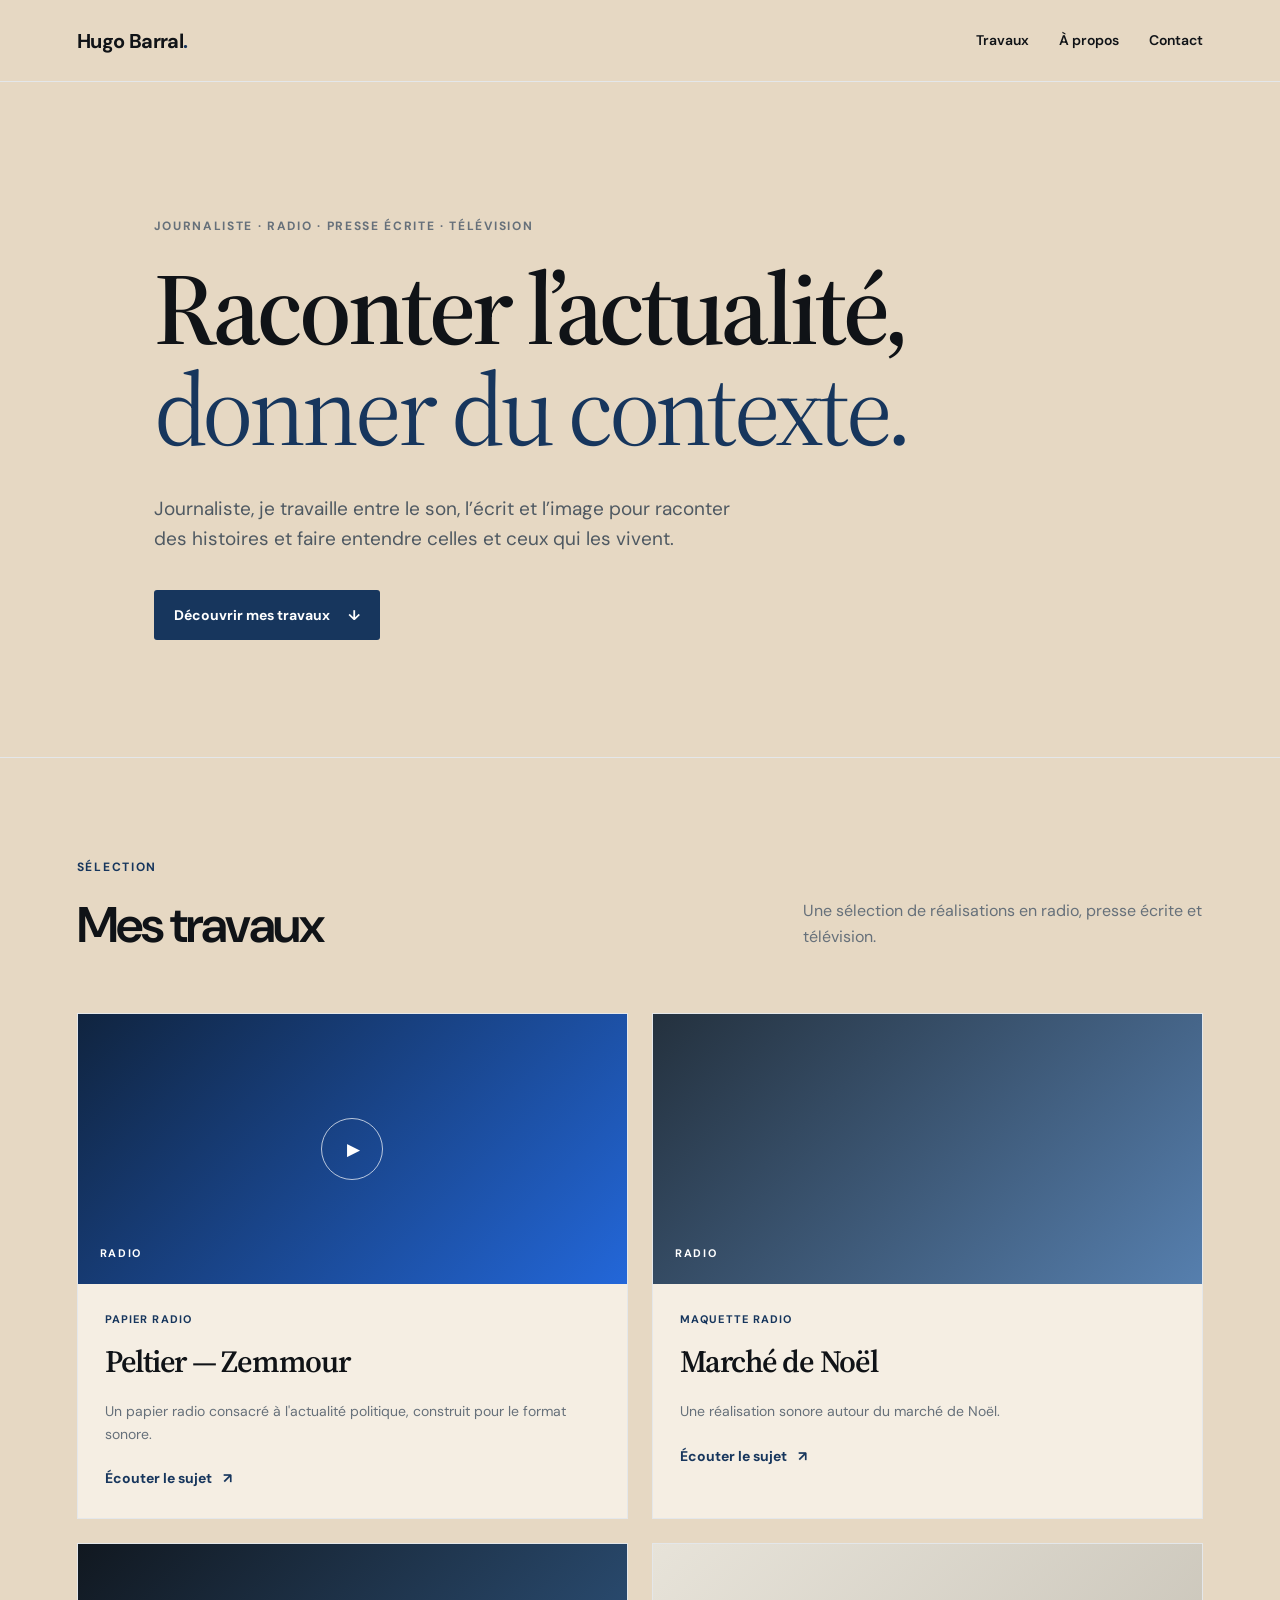
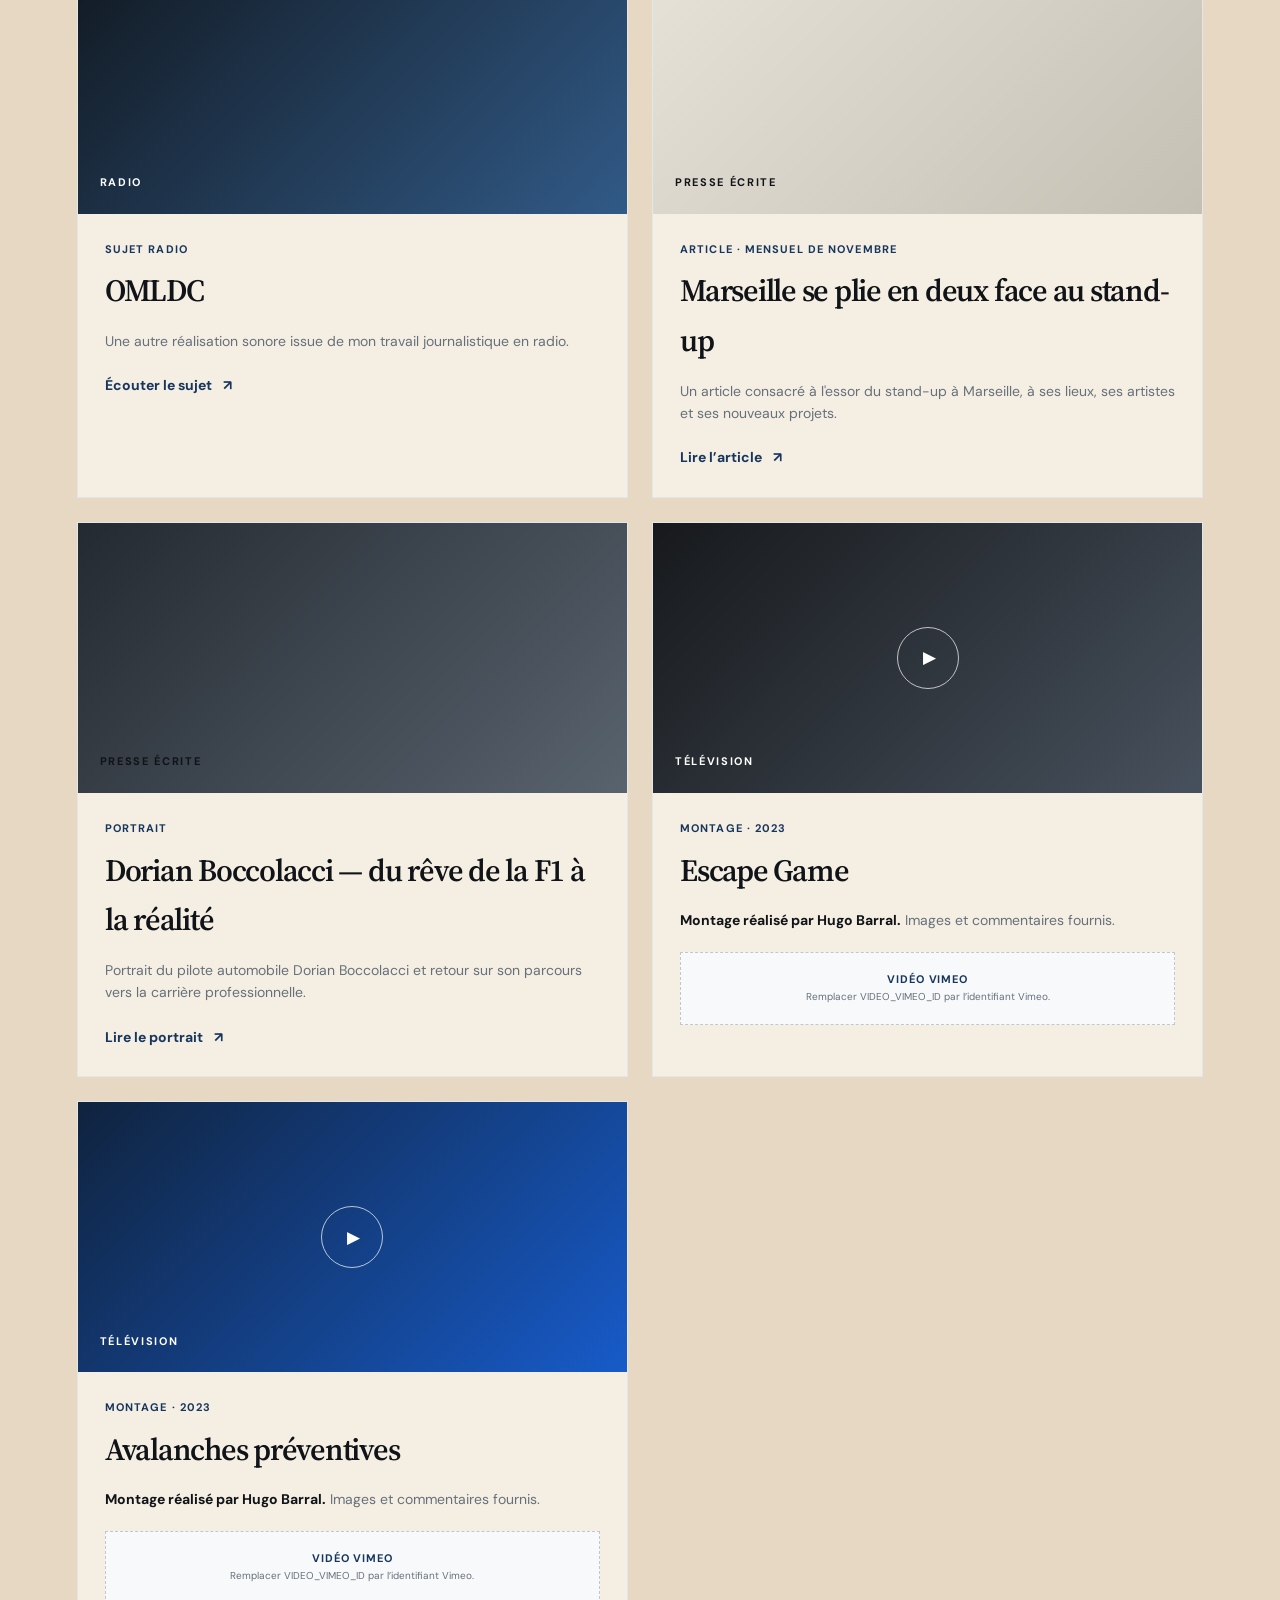
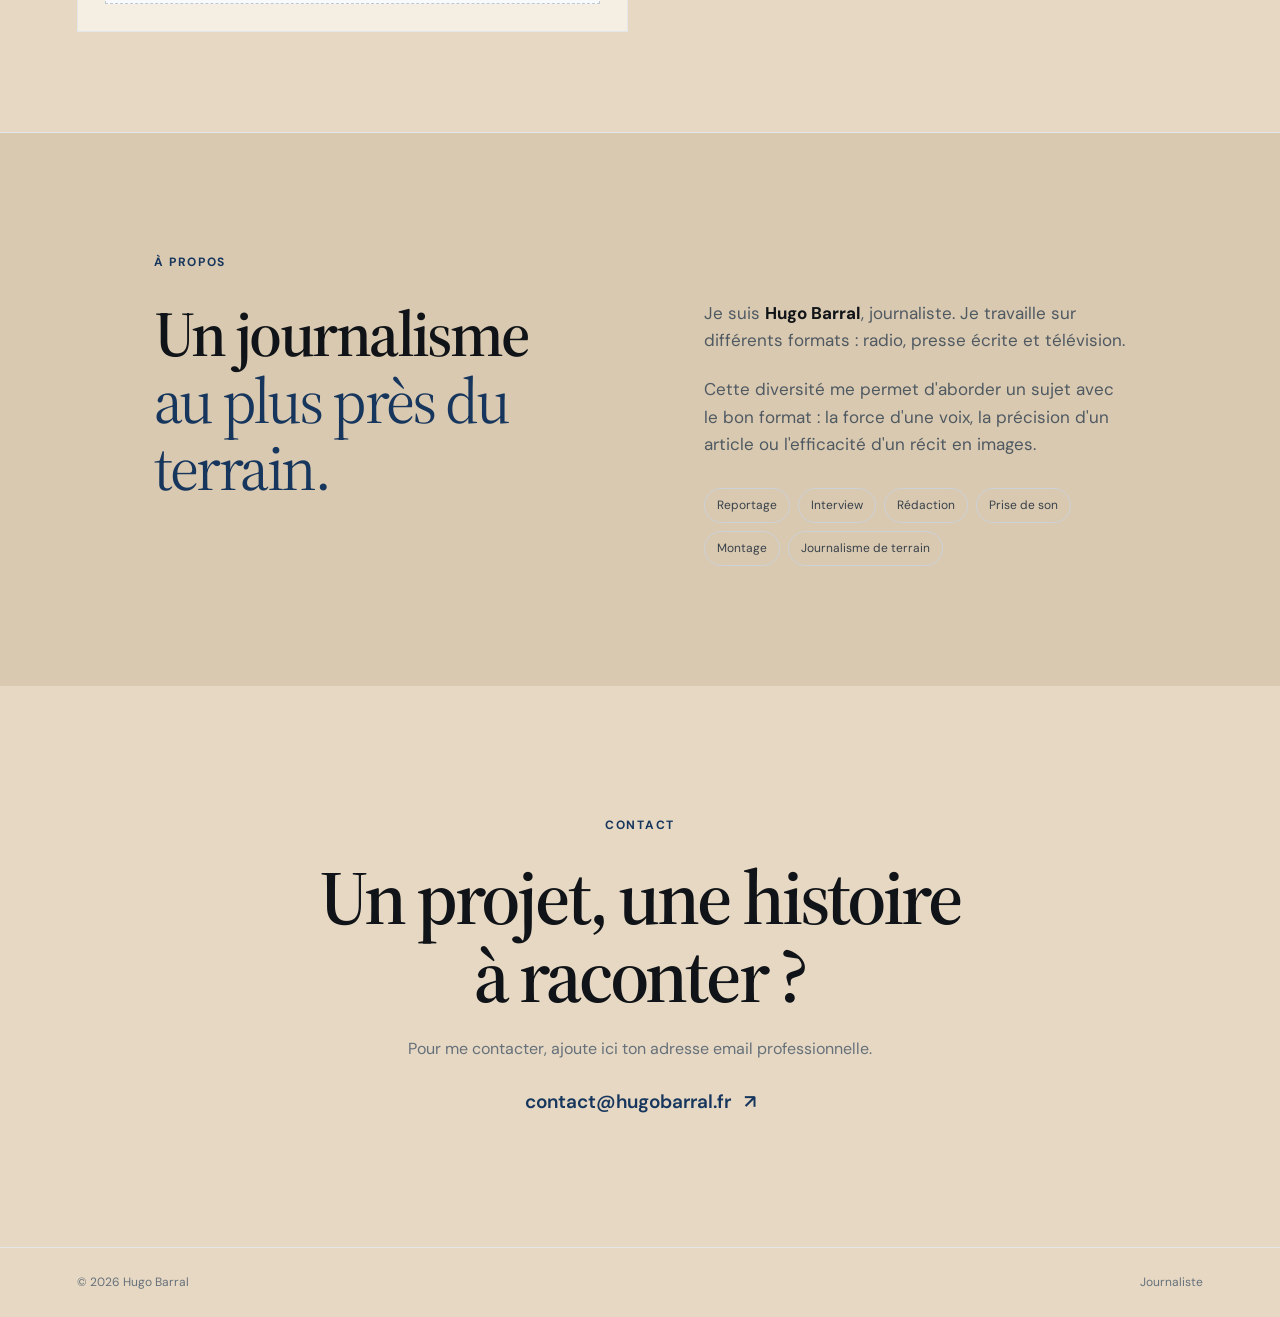
==== index.html @ 3537b08a "Add files via upload" ====
<!DOCTYPE html>
<html lang="fr">
<head>
<meta charset="UTF-8">
<meta name="viewport" content="width=device-width, initial-scale=1.0">
<meta name="description" content="Portfolio de Hugo Barral, journaliste — radio, presse écrite et télévision.">
<title>Hugo Barral — Journaliste</title>
<link rel="preconnect" href="https://fonts.googleapis.com">
<link rel="preconnect" href="https://fonts.gstatic.com" crossorigin>
<link href="https://fonts.googleapis.com/css2?family=DM+Sans:wght@400;500;600;700&family=Source+Serif+4:opsz,wght@8..60,400;8..60,600&display=swap" rel="stylesheet">
<link rel="stylesheet" href="style.css">
</head>
<body>
<header class="site-header">
  <a class="brand" href="#accueil">Hugo Barral<span>.</span></a>
  <nav><a href="#travaux">Travaux</a><a href="#apropos">À propos</a><a href="#contact">Contact</a></nav>
</header>
<main>
<section id="accueil" class="hero">
  <div class="eyebrow">Journaliste · Radio · Presse écrite · Télévision</div>
  <h1>Raconter l’actualité,<br><em>donner du contexte.</em></h1>
  <p class="intro">Journaliste, je travaille entre le son, l’écrit et l’image pour raconter des histoires et faire entendre celles et ceux qui les vivent.</p>
  <a class="button" href="#travaux">Découvrir mes travaux <span>↓</span></a>
</section>

<section id="travaux" class="work-section">
  <div class="section-heading">
    <div><div class="eyebrow blue">Sélection</div><h2>Mes travaux</h2></div>
    <p>Une sélection de réalisations en radio, presse écrite et télévision.</p>
  </div>
  <div class="work-grid">

    <article class="work-card">
      <div class="media-placeholder radio"><span class="media-label">RADIO</span><div class="play-circle">▶</div></div>
      <div class="card-content">
        <div class="meta">Papier radio</div>
        <h3>Peltier — Zemmour</h3>
        <p>Un papier radio consacré à l'actualité politique, construit pour le format sonore.</p>
        <!-- Remplacer AUDIO_URL par le lien de ton hébergeur audio -->
        <a class="text-link" href="#" onclick="return false;">Écouter le sujet <span>↗</span></a>
      </div>
    </article>

    <article class="work-card">
      <div class="media-placeholder radio alt"><span class="media-label">RADIO</span></div>
      <div class="card-content">
        <div class="meta">Maquette radio</div>
        <h3>Marché de Noël</h3>
        <p>Une réalisation sonore autour du marché de Noël.</p>
        <a class="text-link" href="#" onclick="return false;">Écouter le sujet <span>↗</span></a>
      </div>
    </article>

    <article class="work-card">
      <div class="media-placeholder radio dark"><span class="media-label">RADIO</span></div>
      <div class="card-content">
        <div class="meta">Sujet radio</div>
        <h3>OMLDC</h3>
        <p>Une autre réalisation sonore issue de mon travail journalistique en radio.</p>
        <a class="text-link" href="#" onclick="return false;">Écouter le sujet <span>↗</span></a>
      </div>
    </article>

    <article class="work-card">
      <div class="media-placeholder press"><span class="media-label">PRESSE ÉCRITE</span></div>
      <div class="card-content">
        <div class="meta">Article · Mensuel de novembre</div>
        <h3>Marseille se plie en deux face au stand-up</h3>
        <p>Un article consacré à l'essor du stand-up à Marseille, à ses lieux, ses artistes et ses nouveaux projets.</p>
        <a class="text-link" href="article-presse-ecrite.html">Lire l’article <span>↗</span></a>
      </div>
    </article>

    <article class="work-card">
      <div class="media-placeholder press dark"><span class="media-label">PRESSE ÉCRITE</span></div>
      <div class="card-content">
        <div class="meta">Portrait</div>
        <h3>Dorian Boccolacci — du rêve de la F1 à la réalité</h3>
        <p>Portrait du pilote automobile Dorian Boccolacci et retour sur son parcours vers la carrière professionnelle.</p>
        <a class="text-link" href="portrait-dorian-boccolacci.html">Lire le portrait <span>↗</span></a>
      </div>
    </article>

    <article class="work-card">
      <div class="media-placeholder tv"><span class="media-label">TÉLÉVISION</span><div class="play-circle">▶</div></div>
      <div class="card-content">
        <div class="meta">Montage · 2023</div>
        <h3>Escape Game</h3>
        <p><strong>Montage réalisé par Hugo Barral.</strong> Images et commentaires fournis.</p>
        <div class="embed-note">VIDÉO VIMEO<br><small>Remplacer VIDEO_VIMEO_ID par l’identifiant Vimeo.</small></div>
      </div>
    </article>

    <article class="work-card">
      <div class="media-placeholder tv blue-tv"><span class="media-label">TÉLÉVISION</span><div class="play-circle">▶</div></div>
      <div class="card-content">
        <div class="meta">Montage · 2023</div>
        <h3>Avalanches préventives</h3>
        <p><strong>Montage réalisé par Hugo Barral.</strong> Images et commentaires fournis.</p>
        <div class="embed-note">VIDÉO VIMEO<br><small>Remplacer VIDEO_VIMEO_ID par l’identifiant Vimeo.</small></div>
      </div>
    </article>

  </div>
</section>

<section id="apropos" class="about-section">
  <div class="eyebrow blue">À propos</div>
  <div class="about-grid">
    <h2>Un journalisme<br><em>au plus près du terrain.</em></h2>
    <div class="about-copy">
      <p>Je suis <strong>Hugo Barral</strong>, journaliste. Je travaille sur différents formats : radio, presse écrite et télévision.</p>
      <p>Cette diversité me permet d'aborder un sujet avec le bon format : la force d'une voix, la précision d'un article ou l'efficacité d'un récit en images.</p>
      <div class="skills"><span>Reportage</span><span>Interview</span><span>Rédaction</span><span>Prise de son</span><span>Montage</span><span>Journalisme de terrain</span></div>
    </div>
  </div>
</section>

<section id="contact" class="contact-section">
  <div class="eyebrow blue">Contact</div>
  <h2>Un projet, une histoire<br>à raconter ?</h2>
  <p>Pour me contacter, ajoute ici ton adresse email professionnelle.</p>
  <a class="contact-link" href="mailto:contact@hugobarral.fr">contact@hugobarral.fr <span>↗</span></a>
</section>
</main>
<footer><span>© 2026 Hugo Barral</span><span>Journaliste</span></footer>
</body>
</html>
---- style.css ----
*{box-sizing:border-box}:root{--ink:#101317;--muted:#66707a;--line:#e4e7ea;--paper:#e6d8c3;--blue:#17365d;--blue-dark:#0f2947}html{scroll-behavior:smooth}body{margin:0;background:var(--paper);color:var(--ink);font-family:"DM Sans",Arial,sans-serif;line-height:1.6}.site-header{height:82px;padding:0 6vw;display:flex;align-items:center;justify-content:space-between;border-bottom:1px solid var(--line);position:sticky;top:0;background:rgba(230,216,195,.94);backdrop-filter:blur(12px);z-index:10}.brand{font-weight:700;letter-spacing:-.03em;color:var(--ink);text-decoration:none;font-size:20px}.brand span{color:var(--blue)}nav{display:flex;gap:30px}nav a{color:var(--ink);text-decoration:none;font-size:14px;font-weight:600}nav a:hover{color:var(--blue)}.hero{padding:15vh 12vw 13vh;max-width:1200px}.eyebrow{font-size:12px;letter-spacing:.14em;text-transform:uppercase;font-weight:700;color:var(--muted)}.eyebrow.blue{color:var(--blue)}h1,h2,h3{margin:0;font-weight:600;letter-spacing:-.04em}h1{font-family:"Source Serif 4",Georgia,serif;font-size:clamp(56px,8vw,108px);line-height:.98;max-width:1000px;margin-top:22px}h1 em,h2 em{font-weight:400;color:var(--blue);font-style:normal}.intro{max-width:610px;color:#4f5962;font-size:19px;margin:35px 0}.button{display:inline-flex;gap:18px;align-items:center;background:var(--blue);color:#fff;text-decoration:none;padding:14px 20px;border-radius:3px;font-size:14px;font-weight:700;transition:.2s}.button:hover{background:var(--blue-dark);transform:translateY(-2px)}.work-section{padding:100px 6vw;border-top:1px solid var(--line)}.section-heading{display:flex;justify-content:space-between;gap:40px;align-items:end;margin-bottom:48px}.section-heading h2{font-size:50px;margin-top:8px}.section-heading p{max-width:400px;color:var(--muted)}.work-grid{display:grid;grid-template-columns:repeat(2,1fr);gap:24px;max-width:1200px;margin:auto}.work-card{background:#f5eee3;border:1px solid var(--line);overflow:hidden;transition:transform .25s,box-shadow .25s}.work-card:hover{transform:translateY(-4px);box-shadow:0 15px 35px rgba(16,19,23,.08)}.media-placeholder{height:270px;position:relative;display:flex;align-items:flex-end;padding:22px;background:#17202b}.media-placeholder.radio{background:linear-gradient(135deg,#10243f,#2367d9)}.media-placeholder.radio.alt{background:linear-gradient(135deg,#24313e,#567fae)}.media-placeholder.radio.dark{background:linear-gradient(135deg,#111820,#315a87)}.media-placeholder.press{background:linear-gradient(135deg,#e7e3d9,#c5c0b4)}.media-placeholder.press.dark{background:linear-gradient(135deg,#242a31,#59636e)}.media-placeholder.tv{background:linear-gradient(135deg,#17191c,#47515d)}.media-placeholder.blue-tv{background:linear-gradient(135deg,#10233e,#175bc9)}.media-label{font-size:11px;color:#fff;letter-spacing:.15em;font-weight:700}.press .media-label{color:#101317}.play-circle{position:absolute;top:50%;left:50%;transform:translate(-50%,-50%);width:62px;height:62px;border:1px solid rgba(255,255,255,.7);border-radius:50%;display:grid;place-items:center;color:#fff;font-size:17px;padding-left:3px}.card-content{padding:27px}.meta{font-size:11px;color:var(--blue);font-weight:700;text-transform:uppercase;letter-spacing:.1em}.card-content h3{font-family:"Source Serif 4",Georgia,serif;font-size:31px;margin:8px 0}.card-content p{color:var(--muted);font-size:14px;margin-bottom:20px}.card-content p strong{color:var(--ink)}.text-link{color:var(--blue);font-size:14px;font-weight:700;text-decoration:none}.text-link span,.contact-link span{margin-left:8px}.embed-note{border:1px dashed #bfc7d0;background:#f7f9fb;padding:18px;text-align:center;color:var(--blue);font-size:11px;font-weight:700;letter-spacing:.08em}.embed-note small{color:var(--muted);font-size:10px;font-weight:400;letter-spacing:0}.about-section{padding:120px 12vw;border-top:1px solid var(--line);background:#d9c9b0}.about-grid{display:grid;grid-template-columns:1fr 1fr;gap:10vw;margin-top:28px}.about-grid h2{font-family:"Source Serif 4",Georgia,serif;font-size:clamp(42px,5vw,70px);line-height:1.05}.about-copy{font-size:17px;color:#4f5962}.about-copy p{margin-top:0;margin-bottom:22px}.about-copy strong{color:var(--ink)}.skills{display:flex;flex-wrap:wrap;gap:8px;margin-top:30px}.skills span{border:1px solid #ccd2d8;border-radius:100px;padding:7px 12px;font-size:12px;color:#39414a}.contact-section{padding:130px 12vw;text-align:center}.contact-section h2{font-family:"Source Serif 4",Georgia,serif;font-size:clamp(48px,6vw,82px);line-height:1.02;margin:22px auto}.contact-section p{color:var(--muted);margin:0 auto 25px}.contact-link{font-size:19px;color:var(--blue);text-decoration:none;font-weight:600}footer{border-top:1px solid var(--line);padding:25px 6vw;display:flex;justify-content:space-between;color:var(--muted);font-size:12px}.article-page{max-width:900px;padding:110px 8vw}.article-page h1{font-size:clamp(48px,7vw,90px);max-width:900px;margin:24px 0}.article-lead{font-family:"Source Serif 4",Georgia,serif;font-size:24px;line-height:1.45;max-width:760px;color:#4f5962;margin:0 0 55px}.article-body{max-width:720px;font-family:"Source Serif 4",Georgia,serif;font-size:19px;line-height:1.8;margin-bottom:45px}.article-body p{margin:0 0 24px}@media(max-width:750px){.site-header{padding:0 5vw;height:70px}nav{gap:14px}nav a{font-size:12px}.hero{padding:100px 7vw 90px}h1{font-size:56px}.intro{font-size:17px}.work-section,.about-section,.contact-section{padding:80px 7vw}.section-heading,.about-grid{display:block}.section-heading p{margin-top:15px}.work-grid{grid-template-columns:1fr}.section-heading h2{font-size:42px}.about-grid h2{margin-bottom:40px}.media-placeholder{height:230px}footer{padding:22px 7vw}}
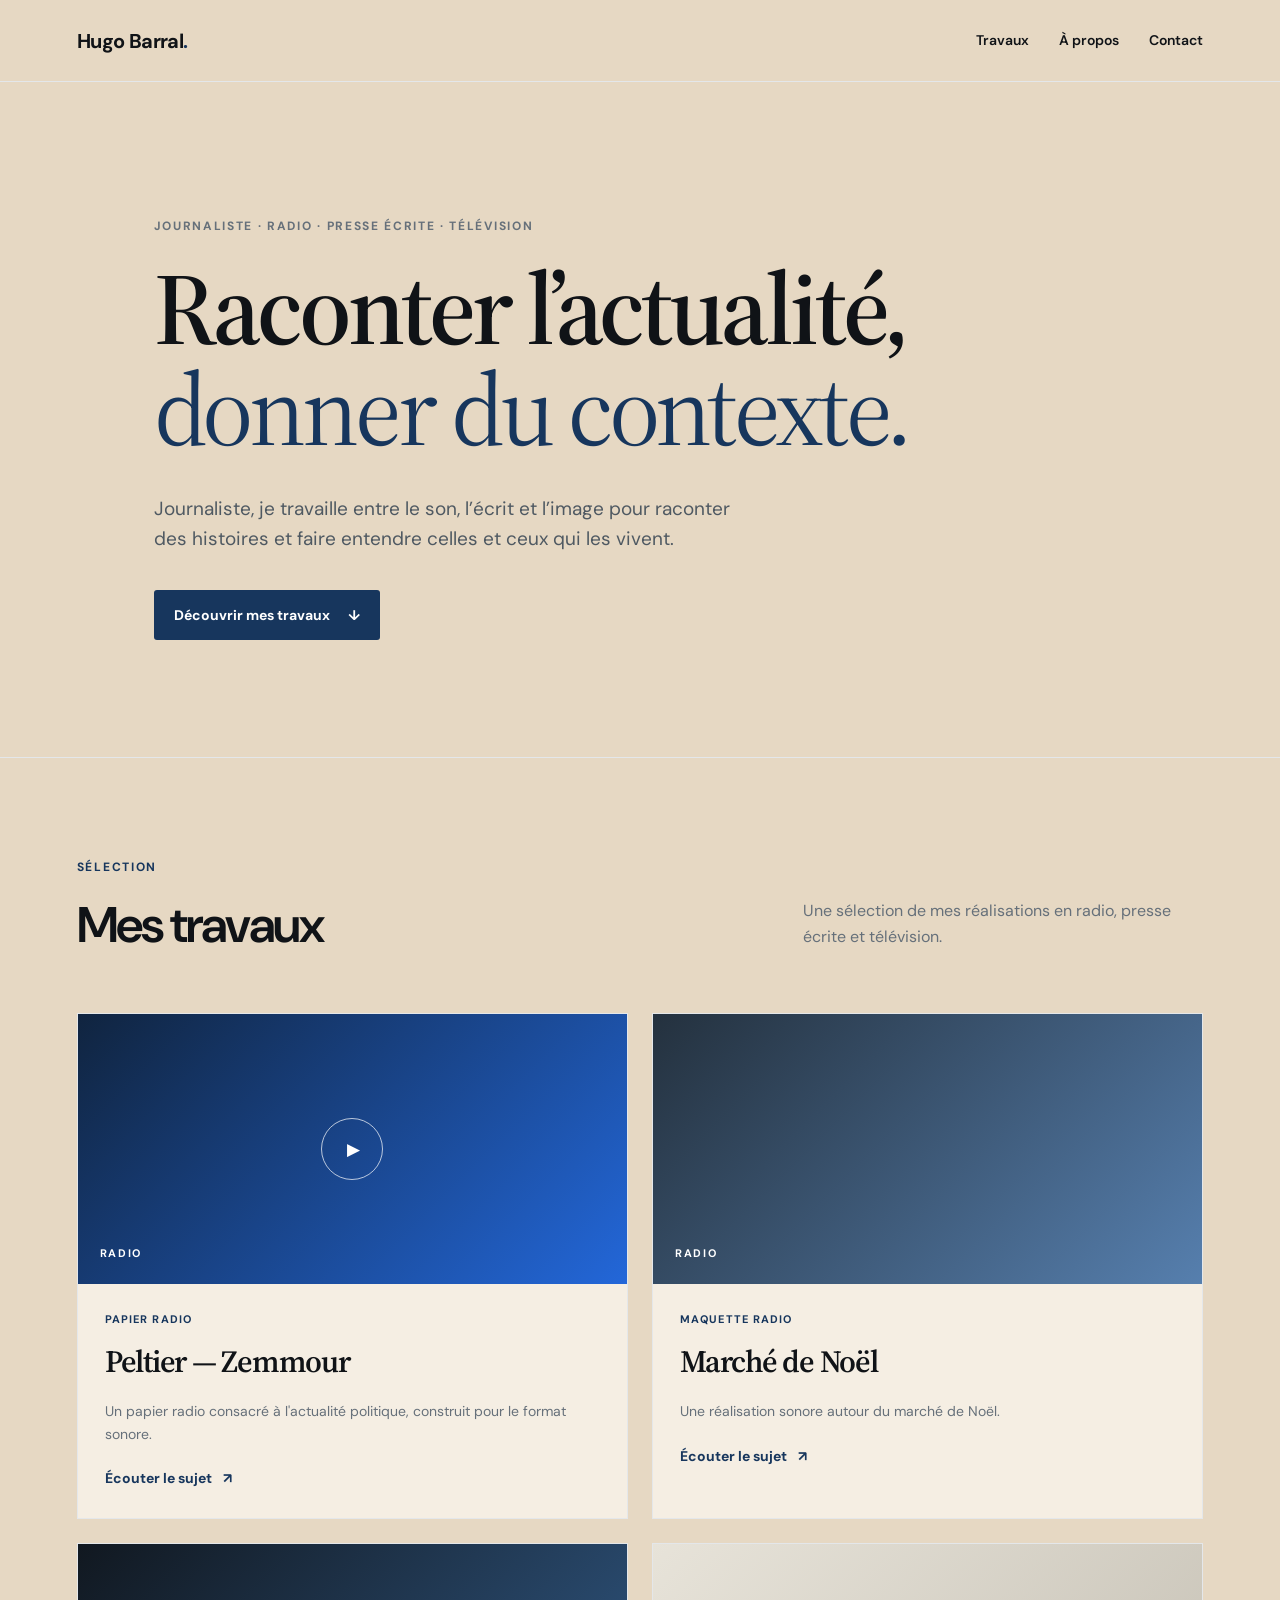
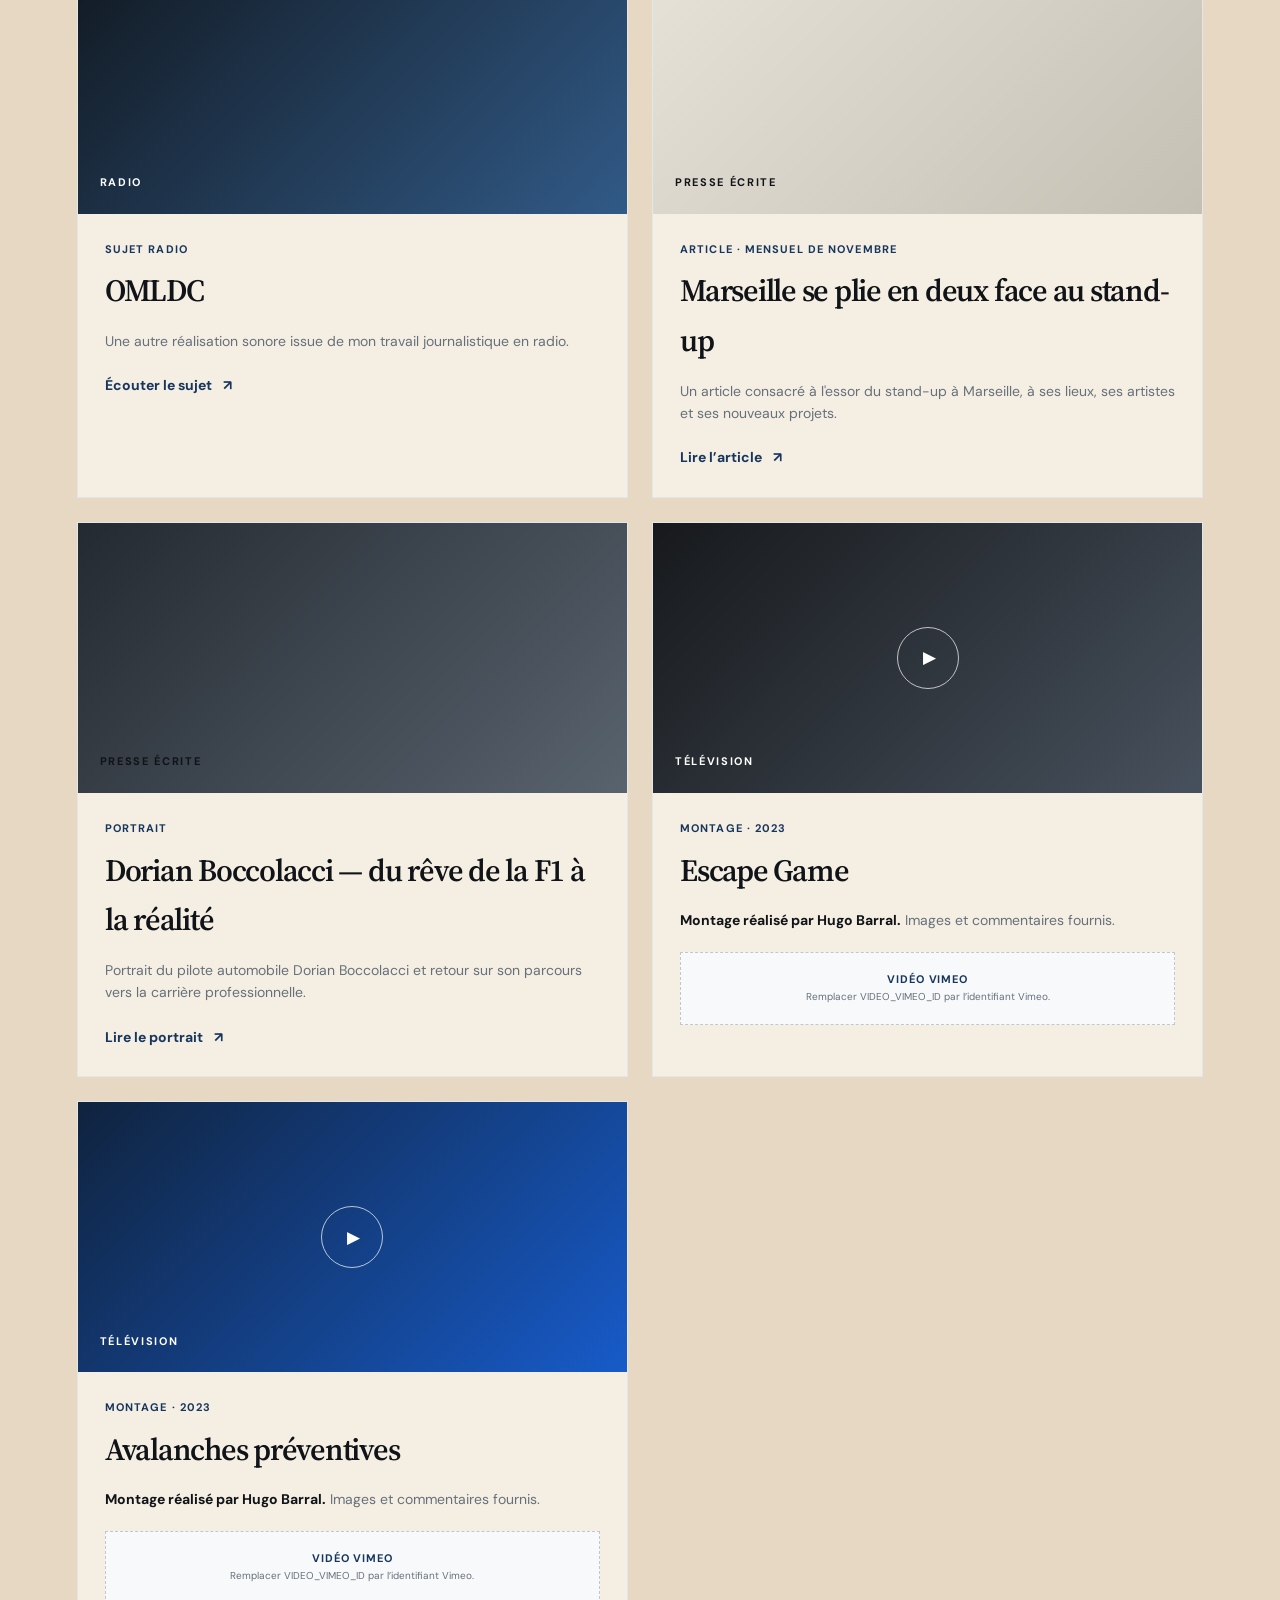
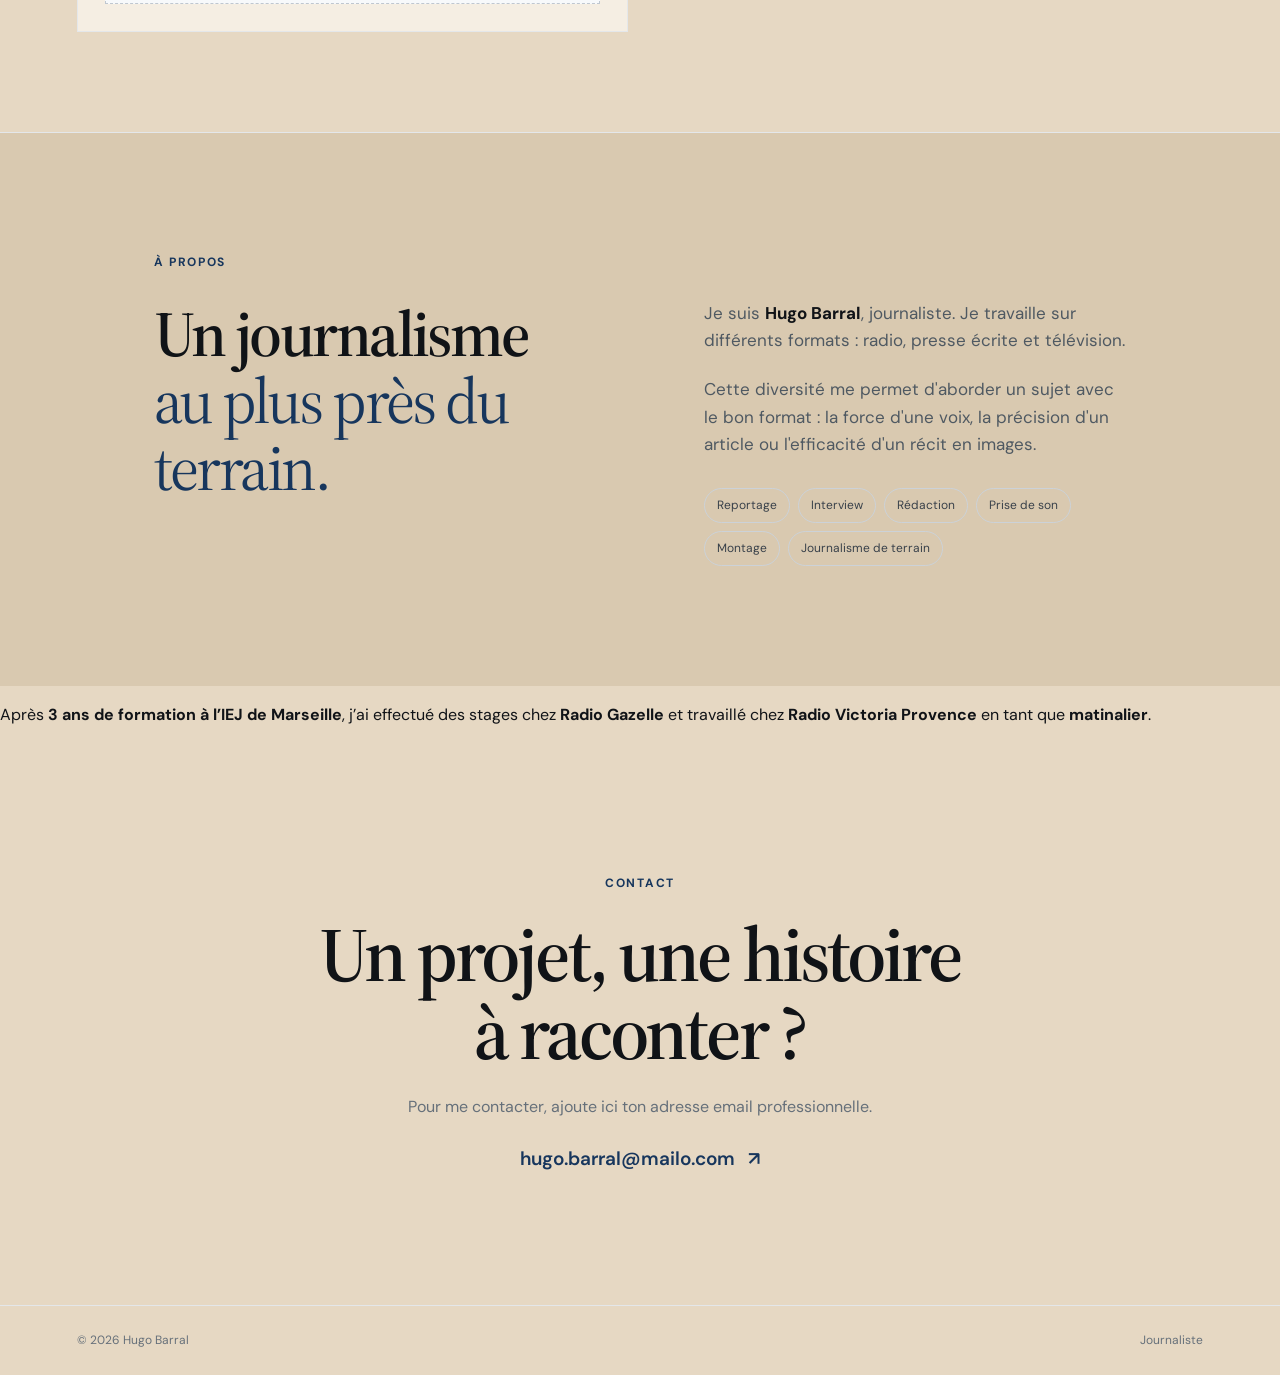
==== commit 796902a9: "Add files via upload" ====
--- a/index.html
+++ b/index.html
@@ -4,7 +4,7 @@
 <meta charset="UTF-8">
 <meta name="viewport" content="width=device-width, initial-scale=1.0">
 <meta name="description" content="Portfolio de Hugo Barral, journaliste — radio, presse écrite et télévision.">
-<title>Hugo Barral — Journaliste</title>
+<title>Hugo Barral — <strong>Journaliste</strong></title>
 <link rel="preconnect" href="https://fonts.googleapis.com">
 <link rel="preconnect" href="https://fonts.gstatic.com" crossorigin>
 <link href="https://fonts.googleapis.com/css2?family=DM+Sans:wght@400;500;600;700&family=Source+Serif+4:opsz,wght@8..60,400;8..60,600&display=swap" rel="stylesheet">
@@ -26,7 +26,7 @@
 <section id="travaux" class="work-section">
   <div class="section-heading">
     <div><div class="eyebrow blue">Sélection</div><h2>Mes travaux</h2></div>
-    <p>Une sélection de réalisations en radio, presse écrite et télévision.</p>
+    <p>Une sélection de mes réalisations en radio, presse écrite et télévision.</p>
   </div>
   <div class="work-grid">
 
@@ -116,11 +116,12 @@
   </div>
 </section>
 
+<p>Après <strong>3 ans de formation à l’IEJ de Marseille</strong>, j’ai effectué des stages chez <strong>Radio Gazelle</strong> et travaillé chez <strong>Radio Victoria Provence</strong> en tant que <strong>matinalier</strong>.</p>
 <section id="contact" class="contact-section">
   <div class="eyebrow blue">Contact</div>
   <h2>Un projet, une histoire<br>à raconter ?</h2>
   <p>Pour me contacter, ajoute ici ton adresse email professionnelle.</p>
-  <a class="contact-link" href="mailto:contact@hugobarral.fr">contact@hugobarral.fr <span>↗</span></a>
+  <a class="contact-link" href="mailto:hugo.barral@mailo.com">hugo.barral@mailo.com <span>↗</span></a>
 </section>
 </main>
 <footer><span>© 2026 Hugo Barral</span><span>Journaliste</span></footer>
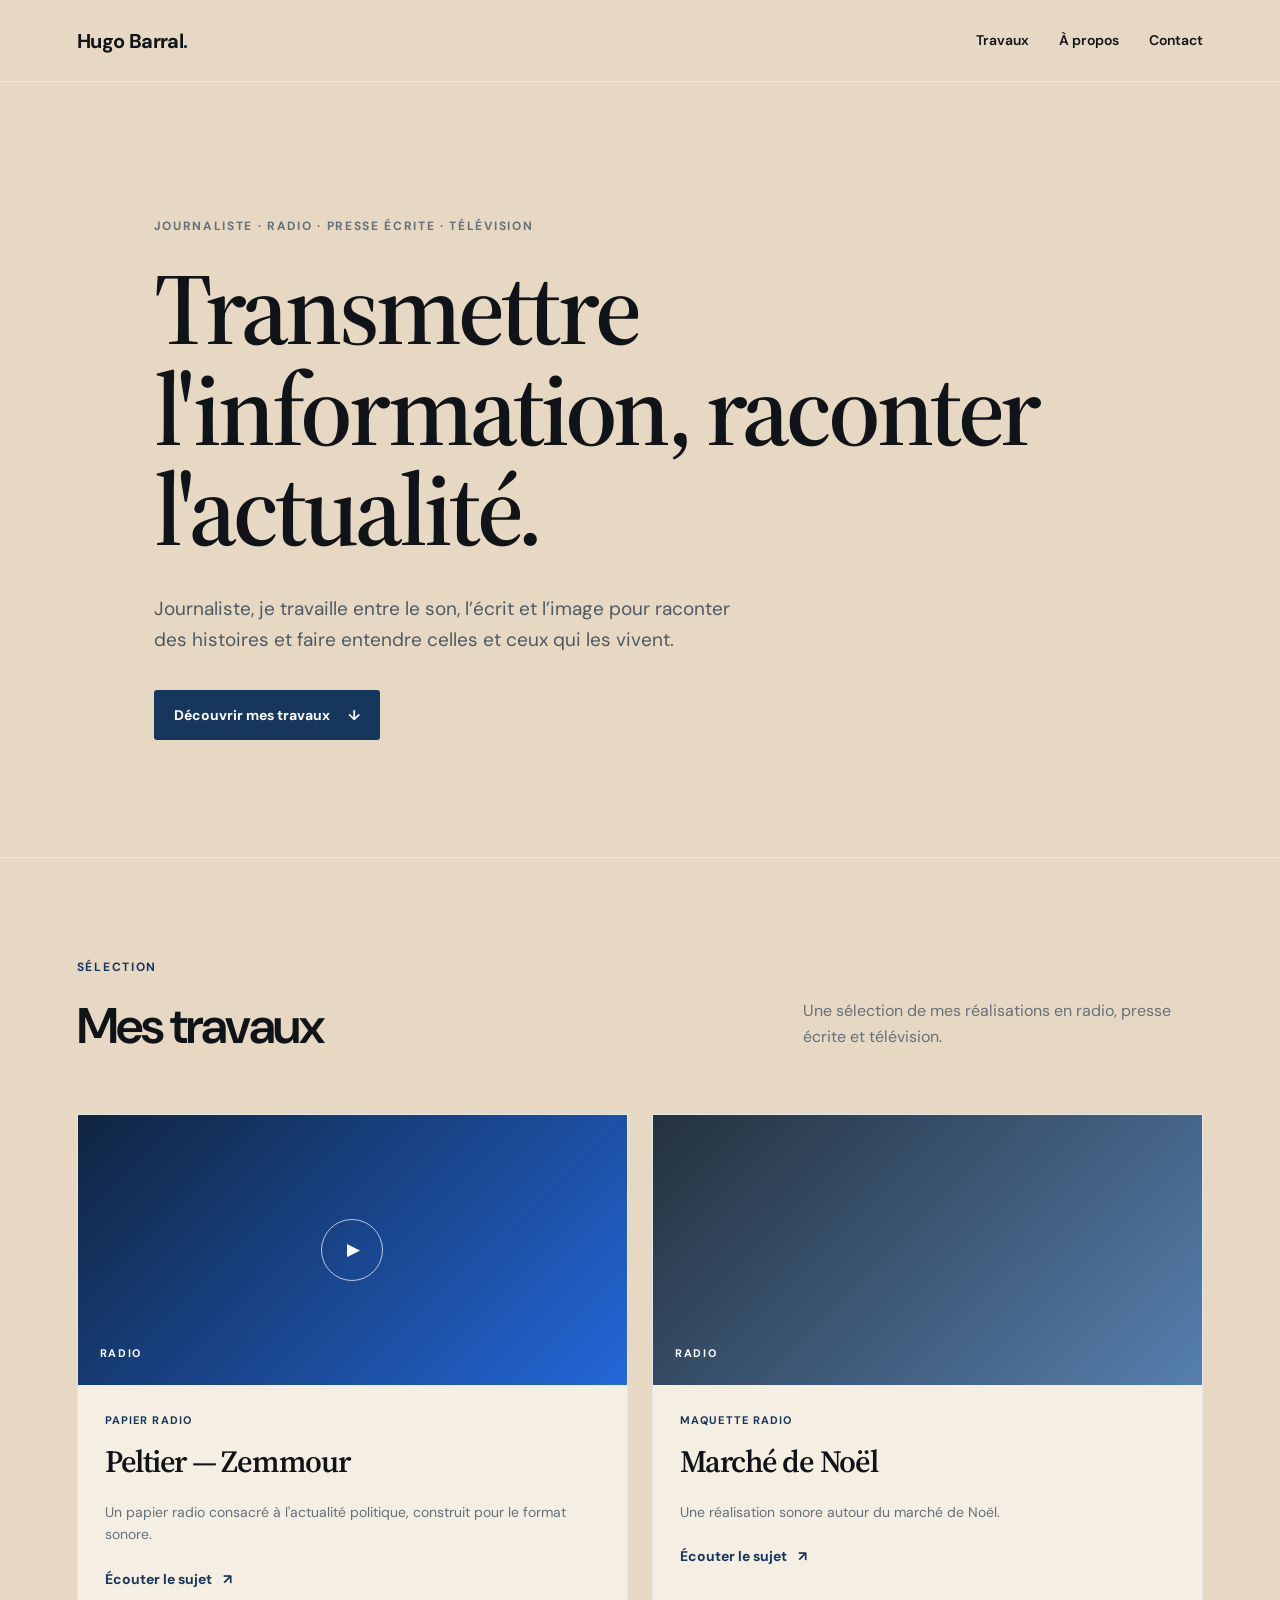
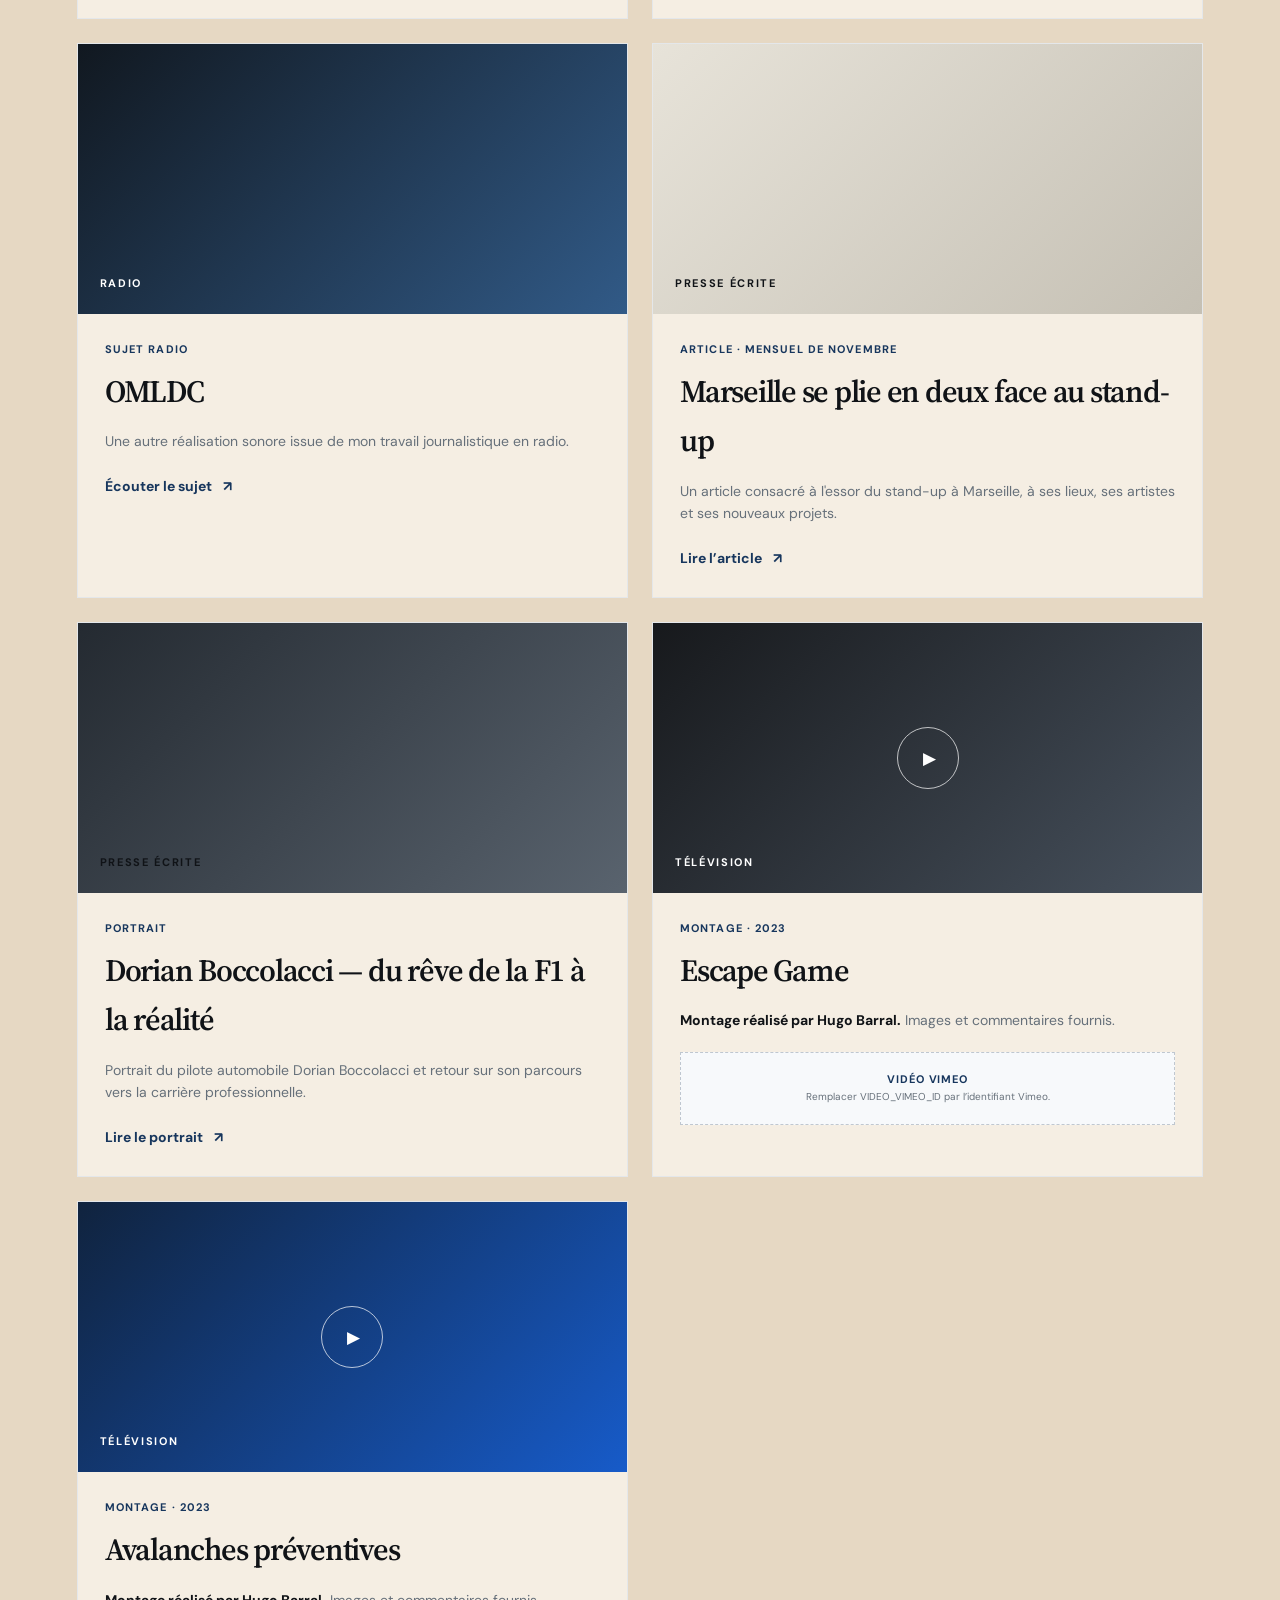
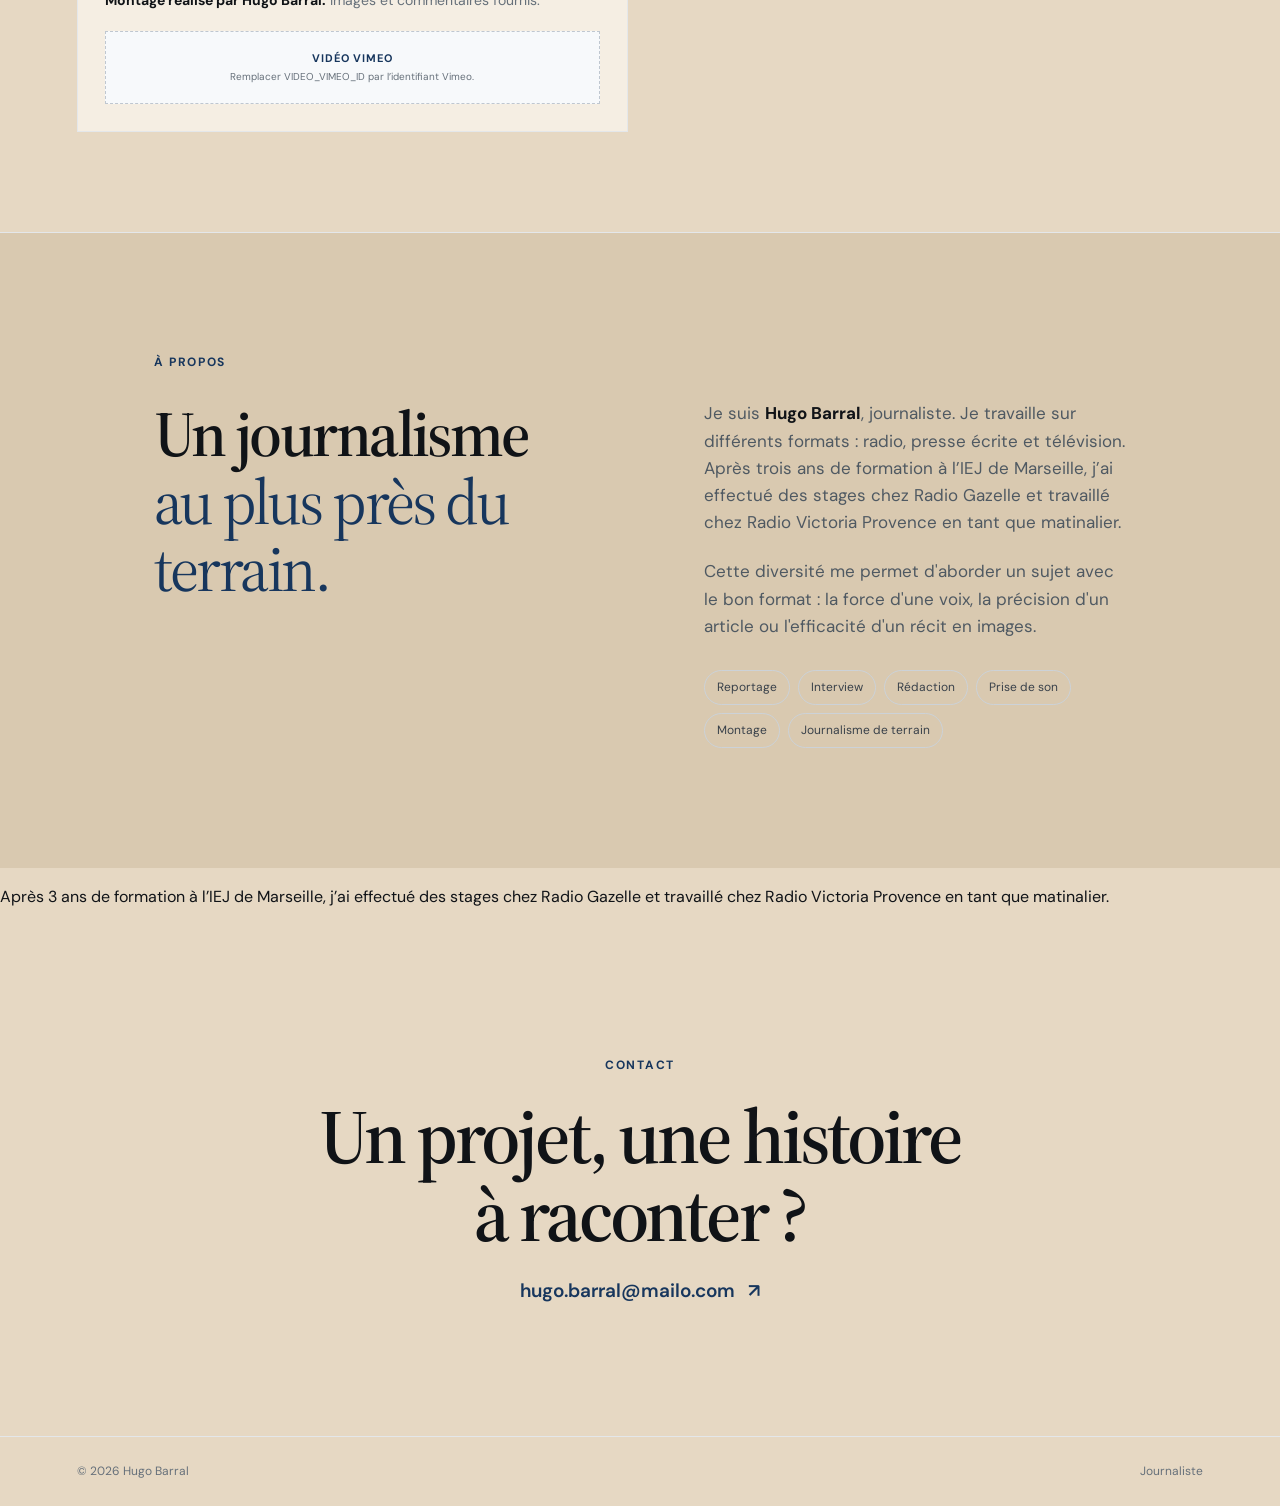
==== commit b83422f8: "Add files via upload" ====
--- a/index.html
+++ b/index.html
@@ -4,7 +4,7 @@
 <meta charset="UTF-8">
 <meta name="viewport" content="width=device-width, initial-scale=1.0">
 <meta name="description" content="Portfolio de Hugo Barral, journaliste — radio, presse écrite et télévision.">
-<title>Hugo Barral — <strong>Journaliste</strong></title>
+<title>Hugo Barral — Journaliste</title>
 <link rel="preconnect" href="https://fonts.googleapis.com">
 <link rel="preconnect" href="https://fonts.gstatic.com" crossorigin>
 <link href="https://fonts.googleapis.com/css2?family=DM+Sans:wght@400;500;600;700&family=Source+Serif+4:opsz,wght@8..60,400;8..60,600&display=swap" rel="stylesheet">
@@ -17,8 +17,8 @@
 </header>
 <main>
 <section id="accueil" class="hero">
-  <div class="eyebrow">Journaliste · Radio · Presse écrite · Télévision</div>
-  <h1>Raconter l’actualité,<br><em>donner du contexte.</em></h1>
+  <div class="eyebrow"><strong>Journaliste</strong> · Radio · Presse écrite · Télévision</div>
+  <h1>Transmettre l'information, raconter l'actualité.</h1>
   <p class="intro">Journaliste, je travaille entre le son, l’écrit et l’image pour raconter des histoires et faire entendre celles et ceux qui les vivent.</p>
   <a class="button" href="#travaux">Découvrir mes travaux <span>↓</span></a>
 </section>
@@ -109,18 +109,18 @@
   <div class="about-grid">
     <h2>Un journalisme<br><em>au plus près du terrain.</em></h2>
     <div class="about-copy">
-      <p>Je suis <strong>Hugo Barral</strong>, journaliste. Je travaille sur différents formats : radio, presse écrite et télévision.</p>
+      <p>Je suis <strong>Hugo Barral</strong>, journaliste. Je travaille sur différents formats : radio, presse écrite et télévision. Après trois ans de formation à l’IEJ de Marseille, j’ai effectué des stages chez Radio Gazelle et travaillé chez Radio Victoria Provence en tant que matinalier.</p>
       <p>Cette diversité me permet d'aborder un sujet avec le bon format : la force d'une voix, la précision d'un article ou l'efficacité d'un récit en images.</p>
       <div class="skills"><span>Reportage</span><span>Interview</span><span>Rédaction</span><span>Prise de son</span><span>Montage</span><span>Journalisme de terrain</span></div>
     </div>
   </div>
 </section>
 
-<p>Après <strong>3 ans de formation à l’IEJ de Marseille</strong>, j’ai effectué des stages chez <strong>Radio Gazelle</strong> et travaillé chez <strong>Radio Victoria Provence</strong> en tant que <strong>matinalier</strong>.</p>
+<section id="about-extra"><p>Après 3 ans de formation à l’IEJ de Marseille, j’ai effectué des stages chez Radio Gazelle et travaillé chez Radio Victoria Provence en tant que matinalier.</p></section>
 <section id="contact" class="contact-section">
   <div class="eyebrow blue">Contact</div>
   <h2>Un projet, une histoire<br>à raconter ?</h2>
-  <p>Pour me contacter, ajoute ici ton adresse email professionnelle.</p>
+  
   <a class="contact-link" href="mailto:hugo.barral@mailo.com">hugo.barral@mailo.com <span>↗</span></a>
 </section>
 </main>
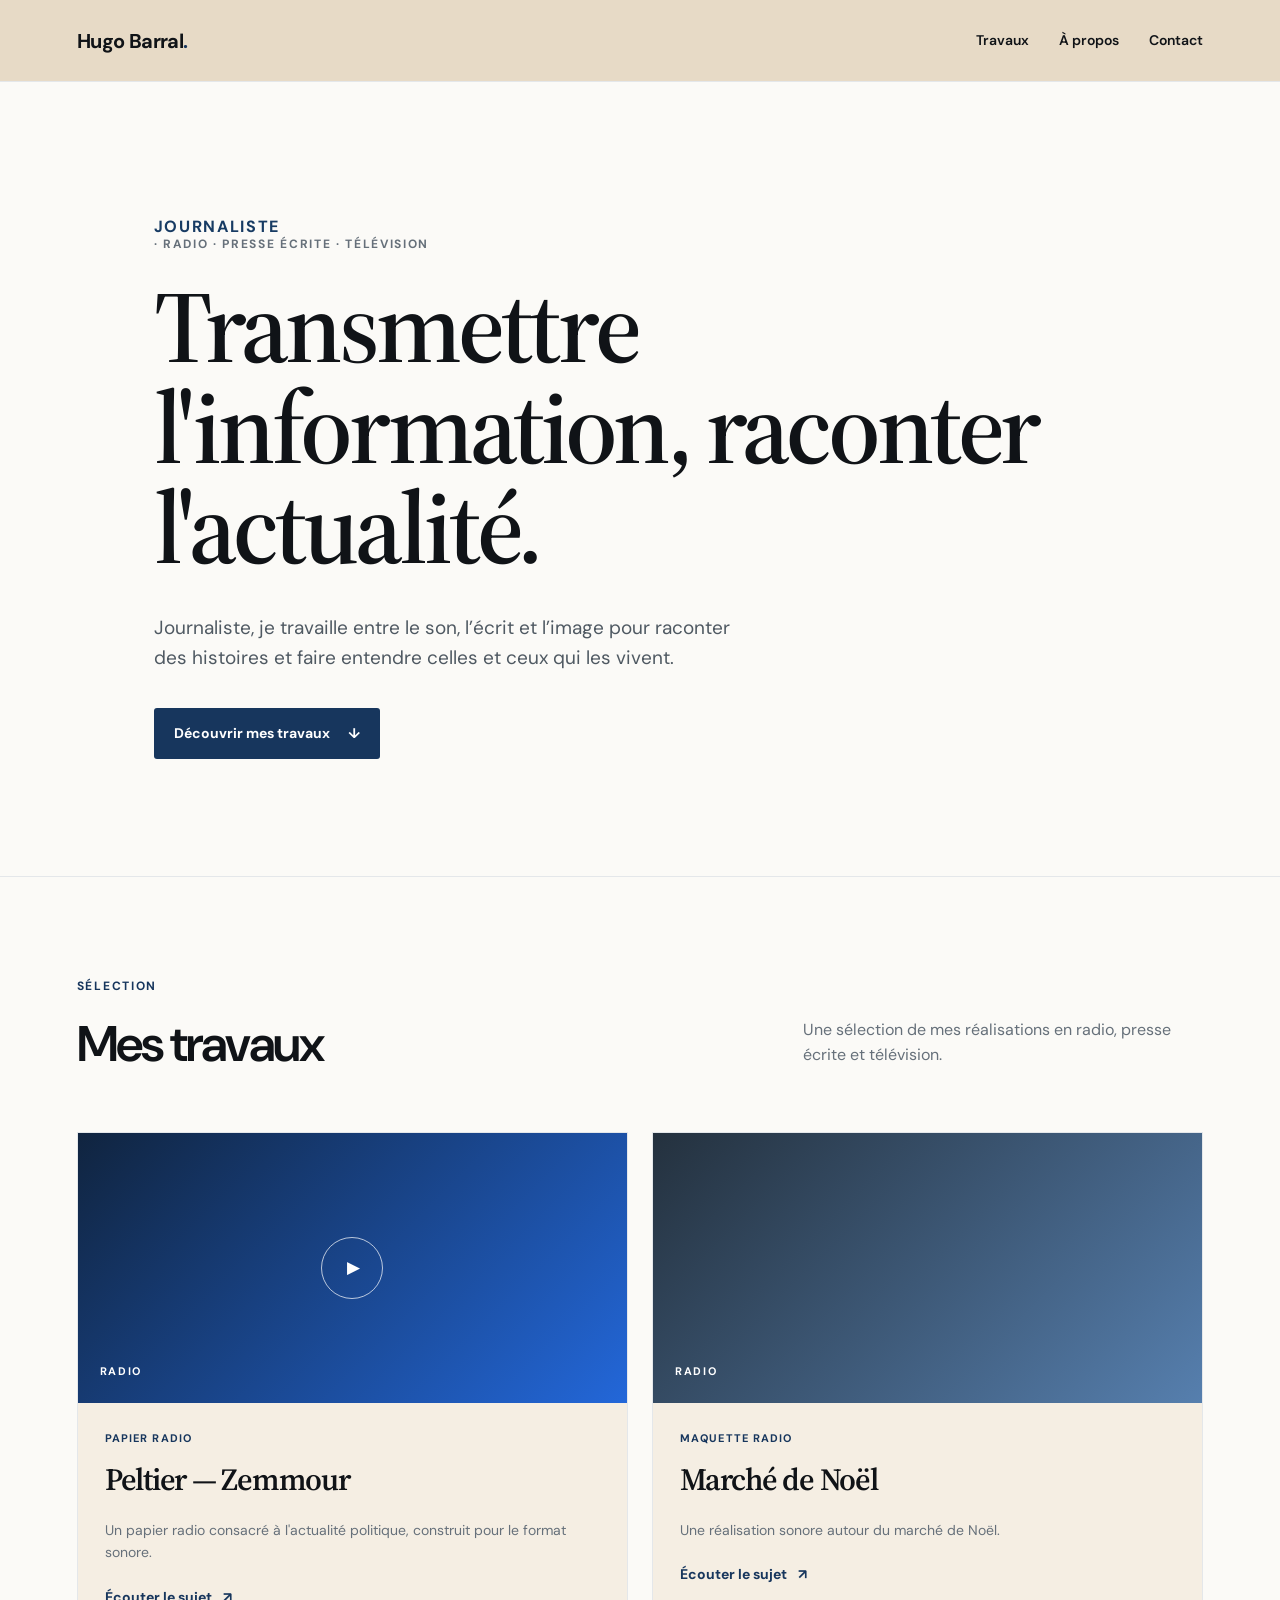
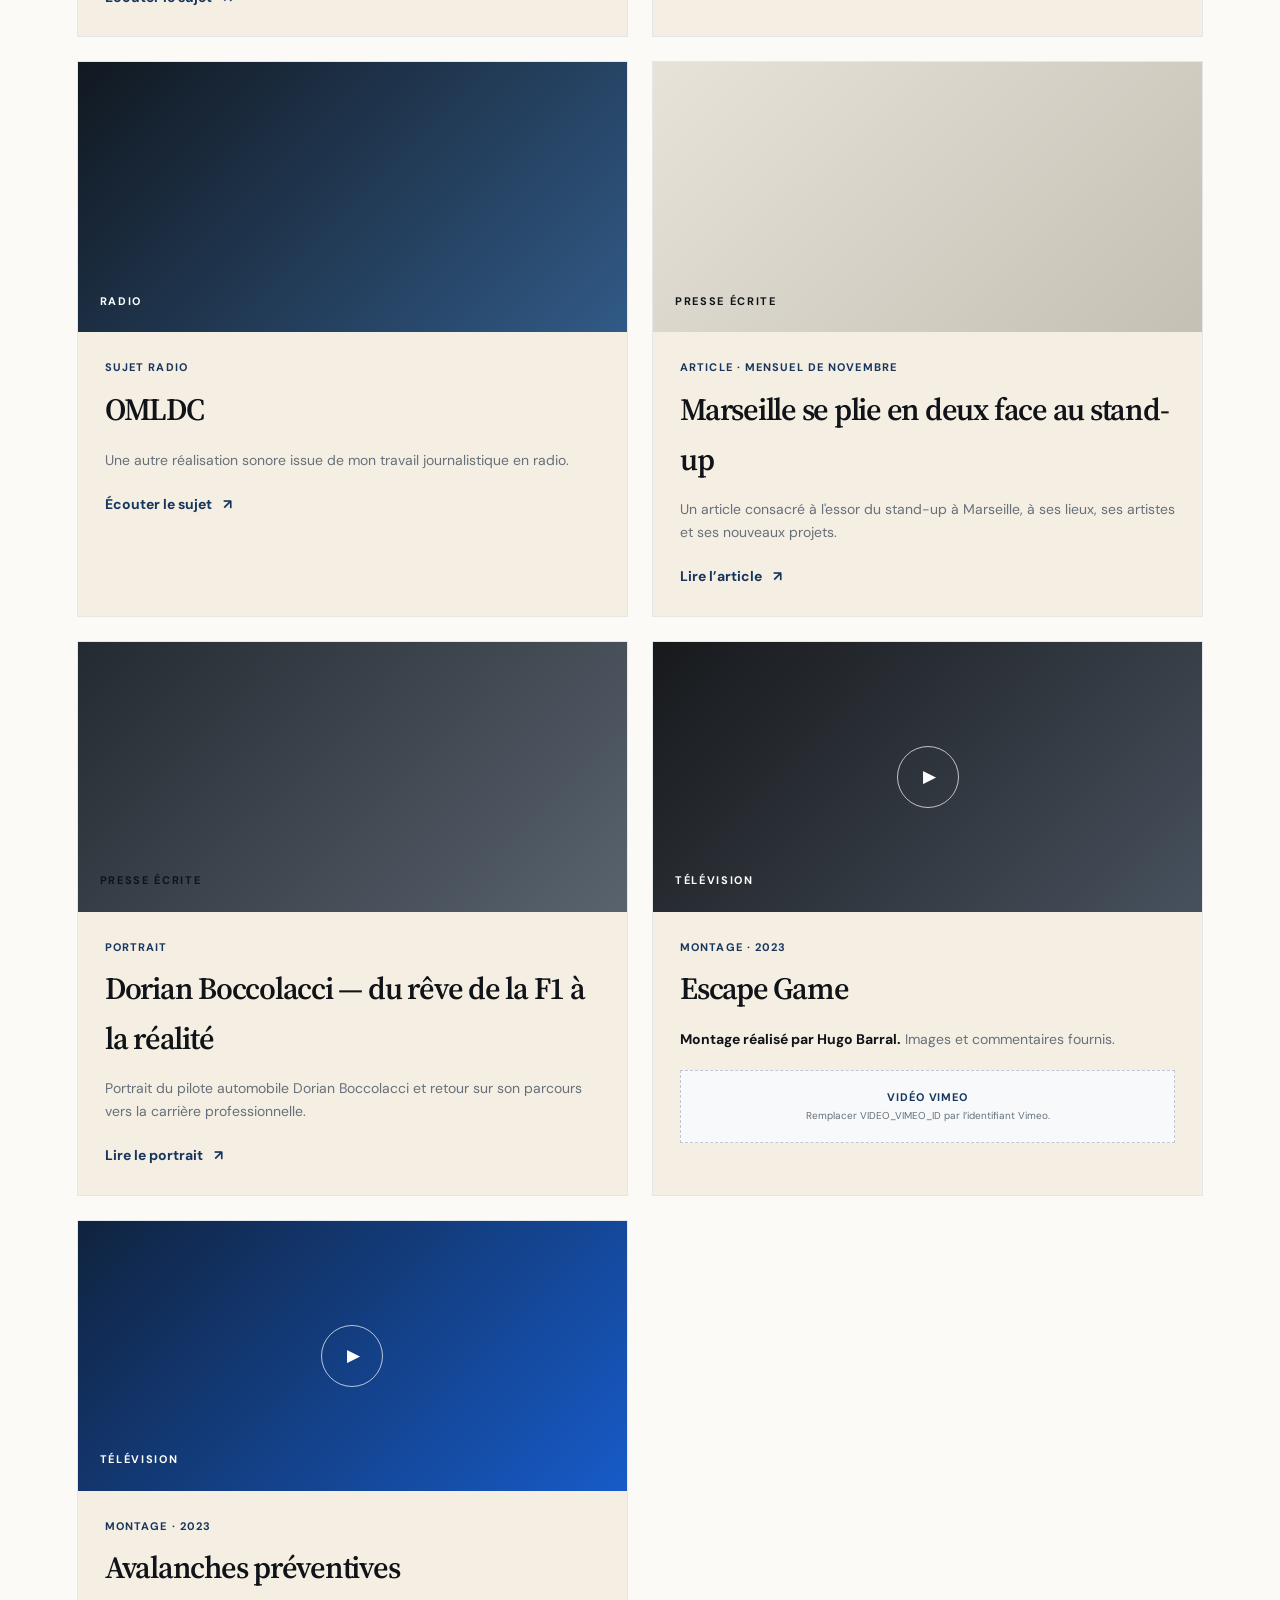
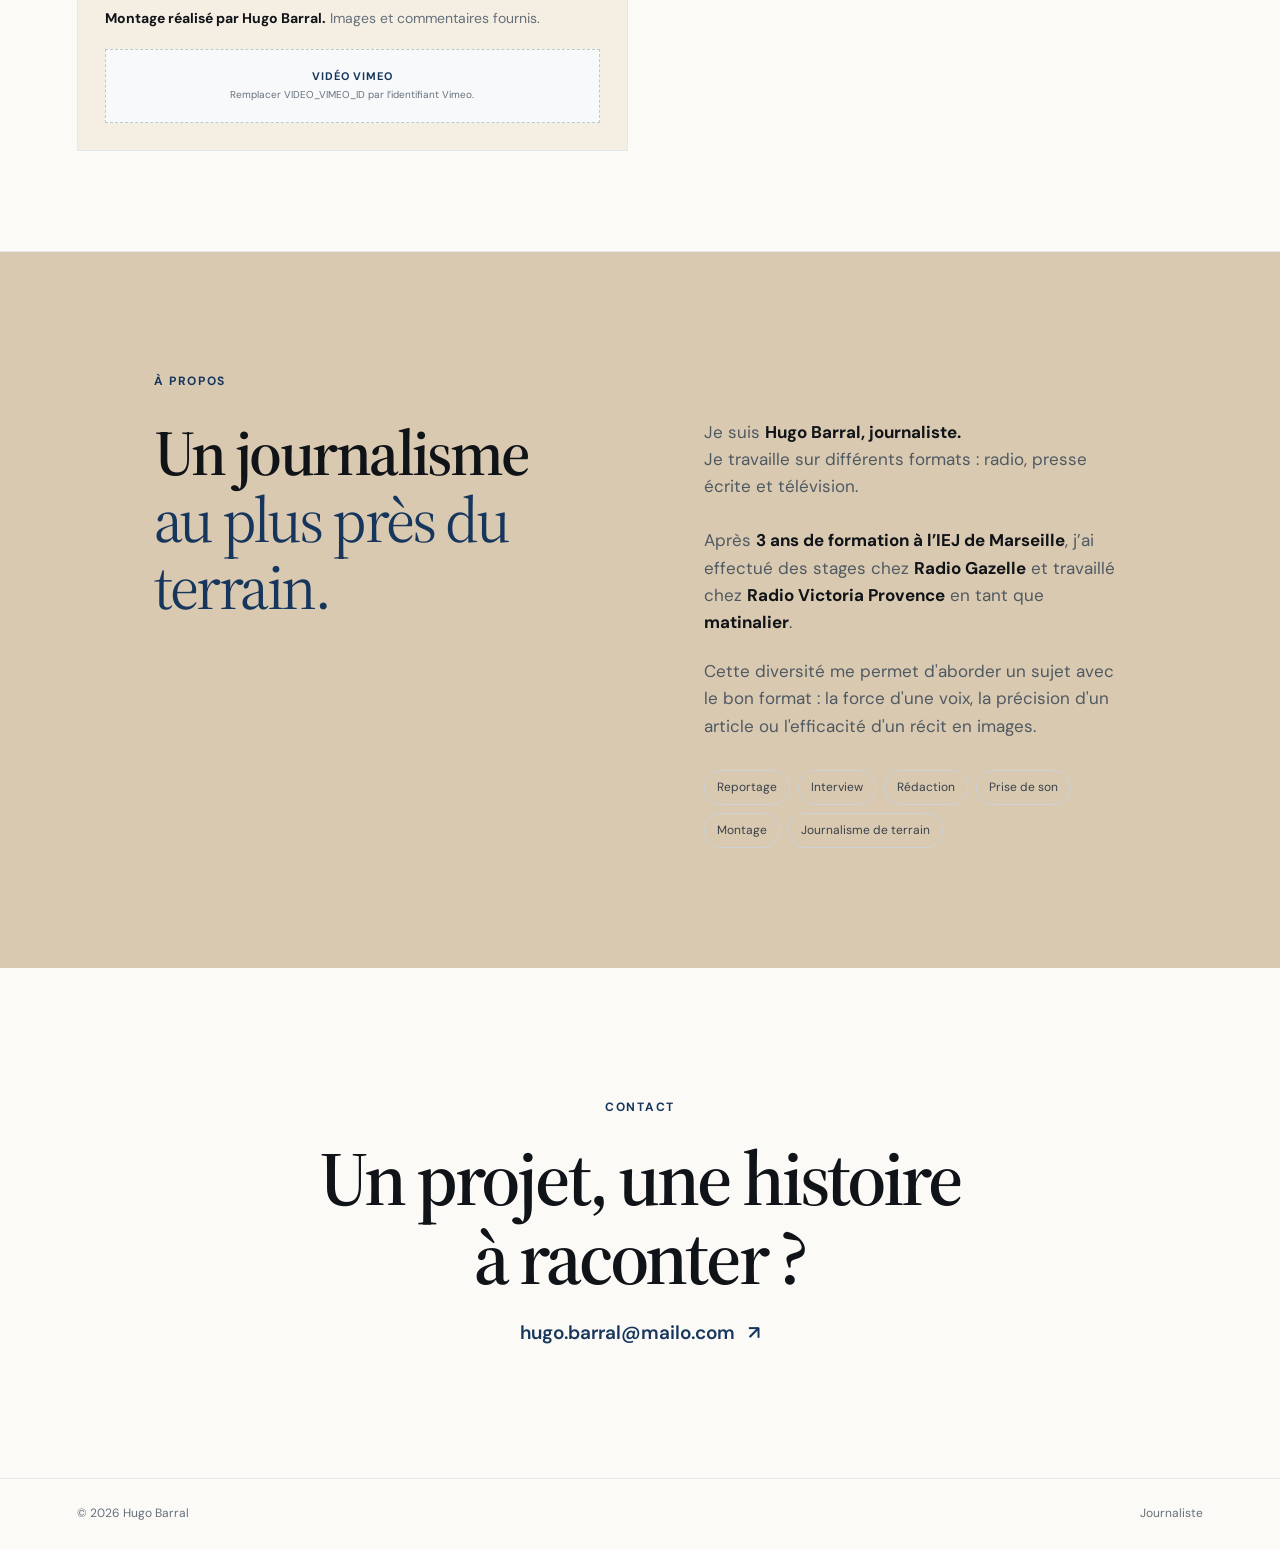
==== commit 0b63d4e9: "Add files via upload" ====
--- a/index.html
+++ b/index.html
@@ -17,7 +17,7 @@
 </header>
 <main>
 <section id="accueil" class="hero">
-  <div class="eyebrow"><strong>Journaliste</strong> · Radio · Presse écrite · Télévision</div>
+  <div class="eyebrow"><strong class="hero-journaliste">Journaliste</strong> · Radio · Presse écrite · Télévision</div>
   <h1>Transmettre l'information, raconter l'actualité.</h1>
   <p class="intro">Journaliste, je travaille entre le son, l’écrit et l’image pour raconter des histoires et faire entendre celles et ceux qui les vivent.</p>
   <a class="button" href="#travaux">Découvrir mes travaux <span>↓</span></a>
@@ -109,14 +109,18 @@
   <div class="about-grid">
     <h2>Un journalisme<br><em>au plus près du terrain.</em></h2>
     <div class="about-copy">
-      <p>Je suis <strong>Hugo Barral</strong>, journaliste. Je travaille sur différents formats : radio, presse écrite et télévision. Après trois ans de formation à l’IEJ de Marseille, j’ai effectué des stages chez Radio Gazelle et travaillé chez Radio Victoria Provence en tant que matinalier.</p>
+      <p class="about-intro">
+Je suis <strong>Hugo Barral, journaliste.</strong><br>
+Je travaille sur différents formats : radio, presse écrite et télévision.<br><br>
+Après <strong>3 ans de formation à l’IEJ de Marseille</strong>, j’ai effectué des stages chez <strong>Radio Gazelle</strong> et travaillé chez <strong>Radio Victoria Provence</strong> en tant que <strong>matinalier</strong>.
+</p>
       <p>Cette diversité me permet d'aborder un sujet avec le bon format : la force d'une voix, la précision d'un article ou l'efficacité d'un récit en images.</p>
       <div class="skills"><span>Reportage</span><span>Interview</span><span>Rédaction</span><span>Prise de son</span><span>Montage</span><span>Journalisme de terrain</span></div>
     </div>
   </div>
 </section>
 
-<section id="about-extra"><p>Après 3 ans de formation à l’IEJ de Marseille, j’ai effectué des stages chez Radio Gazelle et travaillé chez Radio Victoria Provence en tant que matinalier.</p></section>
+<section id="about-extra"></section>
 <section id="contact" class="contact-section">
   <div class="eyebrow blue">Contact</div>
   <h2>Un projet, une histoire<br>à raconter ?</h2>
--- a/style.css
+++ b/style.css
@@ -1 +1,18 @@
-*{box-sizing:border-box}:root{--ink:#101317;--muted:#66707a;--line:#e4e7ea;--paper:#e6d8c3;--blue:#17365d;--blue-dark:#0f2947}html{scroll-behavior:smooth}body{margin:0;background:var(--paper);color:var(--ink);font-family:"DM Sans",Arial,sans-serif;line-height:1.6}.site-header{height:82px;padding:0 6vw;display:flex;align-items:center;justify-content:space-between;border-bottom:1px solid var(--line);position:sticky;top:0;background:rgba(230,216,195,.94);backdrop-filter:blur(12px);z-index:10}.brand{font-weight:700;letter-spacing:-.03em;color:var(--ink);text-decoration:none;font-size:20px}.brand span{color:var(--blue)}nav{display:flex;gap:30px}nav a{color:var(--ink);text-decoration:none;font-size:14px;font-weight:600}nav a:hover{color:var(--blue)}.hero{padding:15vh 12vw 13vh;max-width:1200px}.eyebrow{font-size:12px;letter-spacing:.14em;text-transform:uppercase;font-weight:700;color:var(--muted)}.eyebrow.blue{color:var(--blue)}h1,h2,h3{margin:0;font-weight:600;letter-spacing:-.04em}h1{font-family:"Source Serif 4",Georgia,serif;font-size:clamp(56px,8vw,108px);line-height:.98;max-width:1000px;margin-top:22px}h1 em,h2 em{font-weight:400;color:var(--blue);font-style:normal}.intro{max-width:610px;color:#4f5962;font-size:19px;margin:35px 0}.button{display:inline-flex;gap:18px;align-items:center;background:var(--blue);color:#fff;text-decoration:none;padding:14px 20px;border-radius:3px;font-size:14px;font-weight:700;transition:.2s}.button:hover{background:var(--blue-dark);transform:translateY(-2px)}.work-section{padding:100px 6vw;border-top:1px solid var(--line)}.section-heading{display:flex;justify-content:space-between;gap:40px;align-items:end;margin-bottom:48px}.section-heading h2{font-size:50px;margin-top:8px}.section-heading p{max-width:400px;color:var(--muted)}.work-grid{display:grid;grid-template-columns:repeat(2,1fr);gap:24px;max-width:1200px;margin:auto}.work-card{background:#f5eee3;border:1px solid var(--line);overflow:hidden;transition:transform .25s,box-shadow .25s}.work-card:hover{transform:translateY(-4px);box-shadow:0 15px 35px rgba(16,19,23,.08)}.media-placeholder{height:270px;position:relative;display:flex;align-items:flex-end;padding:22px;background:#17202b}.media-placeholder.radio{background:linear-gradient(135deg,#10243f,#2367d9)}.media-placeholder.radio.alt{background:linear-gradient(135deg,#24313e,#567fae)}.media-placeholder.radio.dark{background:linear-gradient(135deg,#111820,#315a87)}.media-placeholder.press{background:linear-gradient(135deg,#e7e3d9,#c5c0b4)}.media-placeholder.press.dark{background:linear-gradient(135deg,#242a31,#59636e)}.media-placeholder.tv{background:linear-gradient(135deg,#17191c,#47515d)}.media-placeholder.blue-tv{background:linear-gradient(135deg,#10233e,#175bc9)}.media-label{font-size:11px;color:#fff;letter-spacing:.15em;font-weight:700}.press .media-label{color:#101317}.play-circle{position:absolute;top:50%;left:50%;transform:translate(-50%,-50%);width:62px;height:62px;border:1px solid rgba(255,255,255,.7);border-radius:50%;display:grid;place-items:center;color:#fff;font-size:17px;padding-left:3px}.card-content{padding:27px}.meta{font-size:11px;color:var(--blue);font-weight:700;text-transform:uppercase;letter-spacing:.1em}.card-content h3{font-family:"Source Serif 4",Georgia,serif;font-size:31px;margin:8px 0}.card-content p{color:var(--muted);font-size:14px;margin-bottom:20px}.card-content p strong{color:var(--ink)}.text-link{color:var(--blue);font-size:14px;font-weight:700;text-decoration:none}.text-link span,.contact-link span{margin-left:8px}.embed-note{border:1px dashed #bfc7d0;background:#f7f9fb;padding:18px;text-align:center;color:var(--blue);font-size:11px;font-weight:700;letter-spacing:.08em}.embed-note small{color:var(--muted);font-size:10px;font-weight:400;letter-spacing:0}.about-section{padding:120px 12vw;border-top:1px solid var(--line);background:#d9c9b0}.about-grid{display:grid;grid-template-columns:1fr 1fr;gap:10vw;margin-top:28px}.about-grid h2{font-family:"Source Serif 4",Georgia,serif;font-size:clamp(42px,5vw,70px);line-height:1.05}.about-copy{font-size:17px;color:#4f5962}.about-copy p{margin-top:0;margin-bottom:22px}.about-copy strong{color:var(--ink)}.skills{display:flex;flex-wrap:wrap;gap:8px;margin-top:30px}.skills span{border:1px solid #ccd2d8;border-radius:100px;padding:7px 12px;font-size:12px;color:#39414a}.contact-section{padding:130px 12vw;text-align:center}.contact-section h2{font-family:"Source Serif 4",Georgia,serif;font-size:clamp(48px,6vw,82px);line-height:1.02;margin:22px auto}.contact-section p{color:var(--muted);margin:0 auto 25px}.contact-link{font-size:19px;color:var(--blue);text-decoration:none;font-weight:600}footer{border-top:1px solid var(--line);padding:25px 6vw;display:flex;justify-content:space-between;color:var(--muted);font-size:12px}.article-page{max-width:900px;padding:110px 8vw}.article-page h1{font-size:clamp(48px,7vw,90px);max-width:900px;margin:24px 0}.article-lead{font-family:"Source Serif 4",Georgia,serif;font-size:24px;line-height:1.45;max-width:760px;color:#4f5962;margin:0 0 55px}.article-body{max-width:720px;font-family:"Source Serif 4",Georgia,serif;font-size:19px;line-height:1.8;margin-bottom:45px}.article-body p{margin:0 0 24px}@media(max-width:750px){.site-header{padding:0 5vw;height:70px}nav{gap:14px}nav a{font-size:12px}.hero{padding:100px 7vw 90px}h1{font-size:56px}.intro{font-size:17px}.work-section,.about-section,.contact-section{padding:80px 7vw}.section-heading,.about-grid{display:block}.section-heading p{margin-top:15px}.work-grid{grid-template-columns:1fr}.section-heading h2{font-size:42px}.about-grid h2{margin-bottom:40px}.media-placeholder{height:230px}footer{padding:22px 7vw}}+*{box-sizing:border-box}:root{--ink:#101317;--muted:#66707a;--line:#e4e7ea;--paper:#e6d8c3;--blue:#17365d;--blue-dark:#0f2947}html{scroll-behavior:smooth}body{margin:0;background:var(--paper);color:var(--ink);font-family:"DM Sans",Arial,sans-serif;line-height:1.6}.site-header{height:82px;padding:0 6vw;display:flex;align-items:center;justify-content:space-between;border-bottom:1px solid var(--line);position:sticky;top:0;background:rgba(230,216,195,.94);backdrop-filter:blur(12px);z-index:10}.brand{font-weight:700;letter-spacing:-.03em;color:var(--ink);text-decoration:none;font-size:20px}.brand span{color:var(--blue)}nav{display:flex;gap:30px}nav a{color:var(--ink);text-decoration:none;font-size:14px;font-weight:600}nav a:hover{color:var(--blue)}.hero{padding:15vh 12vw 13vh;max-width:1200px}.eyebrow{font-size:12px;letter-spacing:.14em;text-transform:uppercase;font-weight:700;color:var(--muted)}.eyebrow.blue{color:var(--blue)}h1,h2,h3{margin:0;font-weight:600;letter-spacing:-.04em}h1{font-family:"Source Serif 4",Georgia,serif;font-size:clamp(56px,8vw,108px);line-height:.98;max-width:1000px;margin-top:22px}h1 em,h2 em{font-weight:400;color:var(--blue);font-style:normal}.intro{max-width:610px;color:#4f5962;font-size:19px;margin:35px 0}.button{display:inline-flex;gap:18px;align-items:center;background:var(--blue);color:#fff;text-decoration:none;padding:14px 20px;border-radius:3px;font-size:14px;font-weight:700;transition:.2s}.button:hover{background:var(--blue-dark);transform:translateY(-2px)}.work-section{padding:100px 6vw;border-top:1px solid var(--line)}.section-heading{display:flex;justify-content:space-between;gap:40px;align-items:end;margin-bottom:48px}.section-heading h2{font-size:50px;margin-top:8px}.section-heading p{max-width:400px;color:var(--muted)}.work-grid{display:grid;grid-template-columns:repeat(2,1fr);gap:24px;max-width:1200px;margin:auto}.work-card{background:#f5eee3;border:1px solid var(--line);overflow:hidden;transition:transform .25s,box-shadow .25s}.work-card:hover{transform:translateY(-4px);box-shadow:0 15px 35px rgba(16,19,23,.08)}.media-placeholder{height:270px;position:relative;display:flex;align-items:flex-end;padding:22px;background:#17202b}.media-placeholder.radio{background:linear-gradient(135deg,#10243f,#2367d9)}.media-placeholder.radio.alt{background:linear-gradient(135deg,#24313e,#567fae)}.media-placeholder.radio.dark{background:linear-gradient(135deg,#111820,#315a87)}.media-placeholder.press{background:linear-gradient(135deg,#e7e3d9,#c5c0b4)}.media-placeholder.press.dark{background:linear-gradient(135deg,#242a31,#59636e)}.media-placeholder.tv{background:linear-gradient(135deg,#17191c,#47515d)}.media-placeholder.blue-tv{background:linear-gradient(135deg,#10233e,#175bc9)}.media-label{font-size:11px;color:#fff;letter-spacing:.15em;font-weight:700}.press .media-label{color:#101317}.play-circle{position:absolute;top:50%;left:50%;transform:translate(-50%,-50%);width:62px;height:62px;border:1px solid rgba(255,255,255,.7);border-radius:50%;display:grid;place-items:center;color:#fff;font-size:17px;padding-left:3px}.card-content{padding:27px}.meta{font-size:11px;color:var(--blue);font-weight:700;text-transform:uppercase;letter-spacing:.1em}.card-content h3{font-family:"Source Serif 4",Georgia,serif;font-size:31px;margin:8px 0}.card-content p{color:var(--muted);font-size:14px;margin-bottom:20px}.card-content p strong{color:var(--ink)}.text-link{color:var(--blue);font-size:14px;font-weight:700;text-decoration:none}.text-link span,.contact-link span{margin-left:8px}.embed-note{border:1px dashed #bfc7d0;background:#f7f9fb;padding:18px;text-align:center;color:var(--blue);font-size:11px;font-weight:700;letter-spacing:.08em}.embed-note small{color:var(--muted);font-size:10px;font-weight:400;letter-spacing:0}.about-section{padding:120px 12vw;border-top:1px solid var(--line);background:#d9c9b0}.about-grid{display:grid;grid-template-columns:1fr 1fr;gap:10vw;margin-top:28px}.about-grid h2{font-family:"Source Serif 4",Georgia,serif;font-size:clamp(42px,5vw,70px);line-height:1.05}.about-copy{font-size:17px;color:#4f5962}.about-copy p{margin-top:0;margin-bottom:22px}.about-copy strong{color:var(--ink)}.skills{display:flex;flex-wrap:wrap;gap:8px;margin-top:30px}.skills span{border:1px solid #ccd2d8;border-radius:100px;padding:7px 12px;font-size:12px;color:#39414a}.contact-section{padding:130px 12vw;text-align:center}.contact-section h2{font-family:"Source Serif 4",Georgia,serif;font-size:clamp(48px,6vw,82px);line-height:1.02;margin:22px auto}.contact-section p{color:var(--muted);margin:0 auto 25px}.contact-link{font-size:19px;color:var(--blue);text-decoration:none;font-weight:600}footer{border-top:1px solid var(--line);padding:25px 6vw;display:flex;justify-content:space-between;color:var(--muted);font-size:12px}.article-page{max-width:900px;padding:110px 8vw}.article-page h1{font-size:clamp(48px,7vw,90px);max-width:900px;margin:24px 0}.article-lead{font-family:"Source Serif 4",Georgia,serif;font-size:24px;line-height:1.45;max-width:760px;color:#4f5962;margin:0 0 55px}.article-body{max-width:720px;font-family:"Source Serif 4",Georgia,serif;font-size:19px;line-height:1.8;margin-bottom:45px}.article-body p{margin:0 0 24px}@media(max-width:750px){.site-header{padding:0 5vw;height:70px}nav{gap:14px}nav a{font-size:12px}.hero{padding:100px 7vw 90px}h1{font-size:56px}.intro{font-size:17px}.work-section,.about-section,.contact-section{padding:80px 7vw}.section-heading,.about-grid{display:block}.section-heading p{margin-top:15px}.work-grid{grid-template-columns:1fr}.section-heading h2{font-size:42px}.about-grid h2{margin-bottom:40px}.media-placeholder{height:230px}footer{padding:22px 7vw}}
+/* Hugo Barral — palette finale : crème très léger, presque blanc */
+:root {
+  --bg: #fbfaf7;
+  --cream: #fbfaf7;
+  --beige: #fbfaf7;
+  --navy: #173b63;
+}
+body {
+  background: #fbfaf7;
+}
+.hero-journaliste {
+  display: block;
+  color: #173b63;
+  font-size: 1.35em;
+  line-height: 1.05;
+  margin-top: 0.08em;
+}
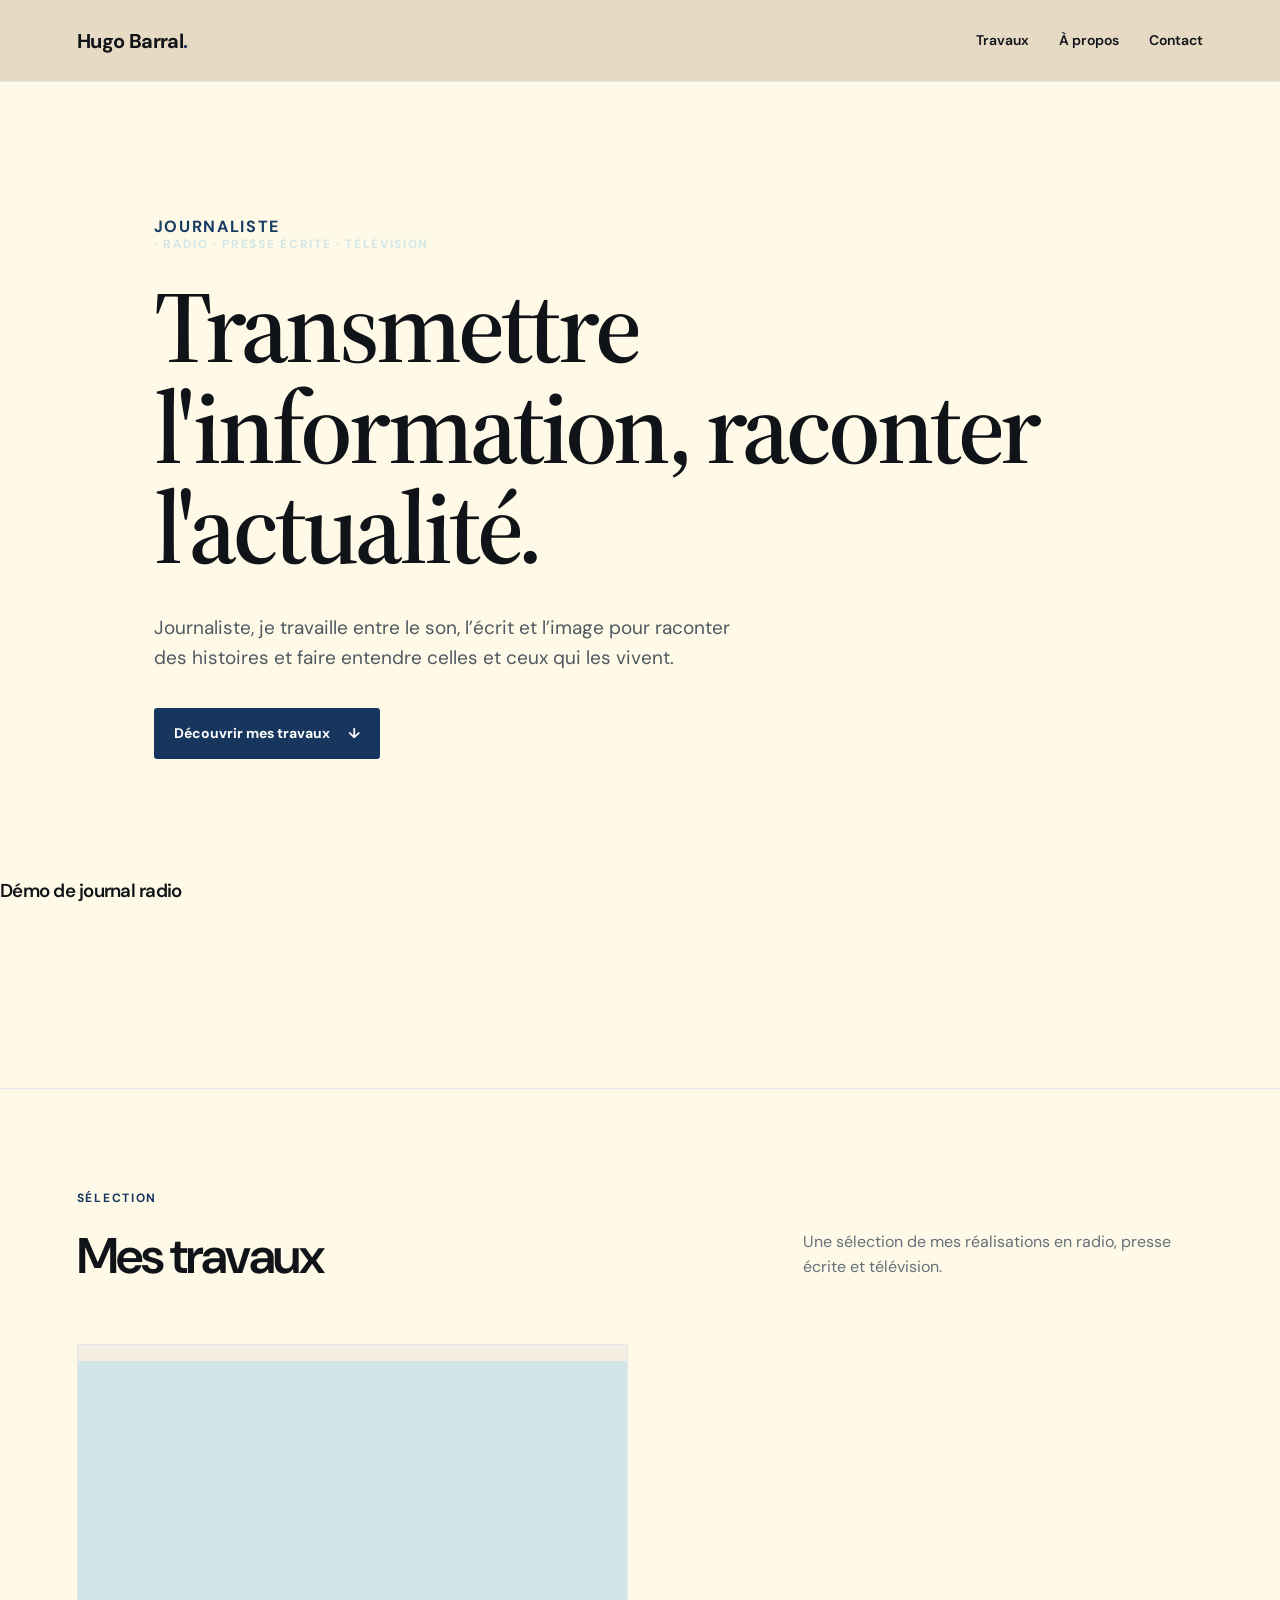
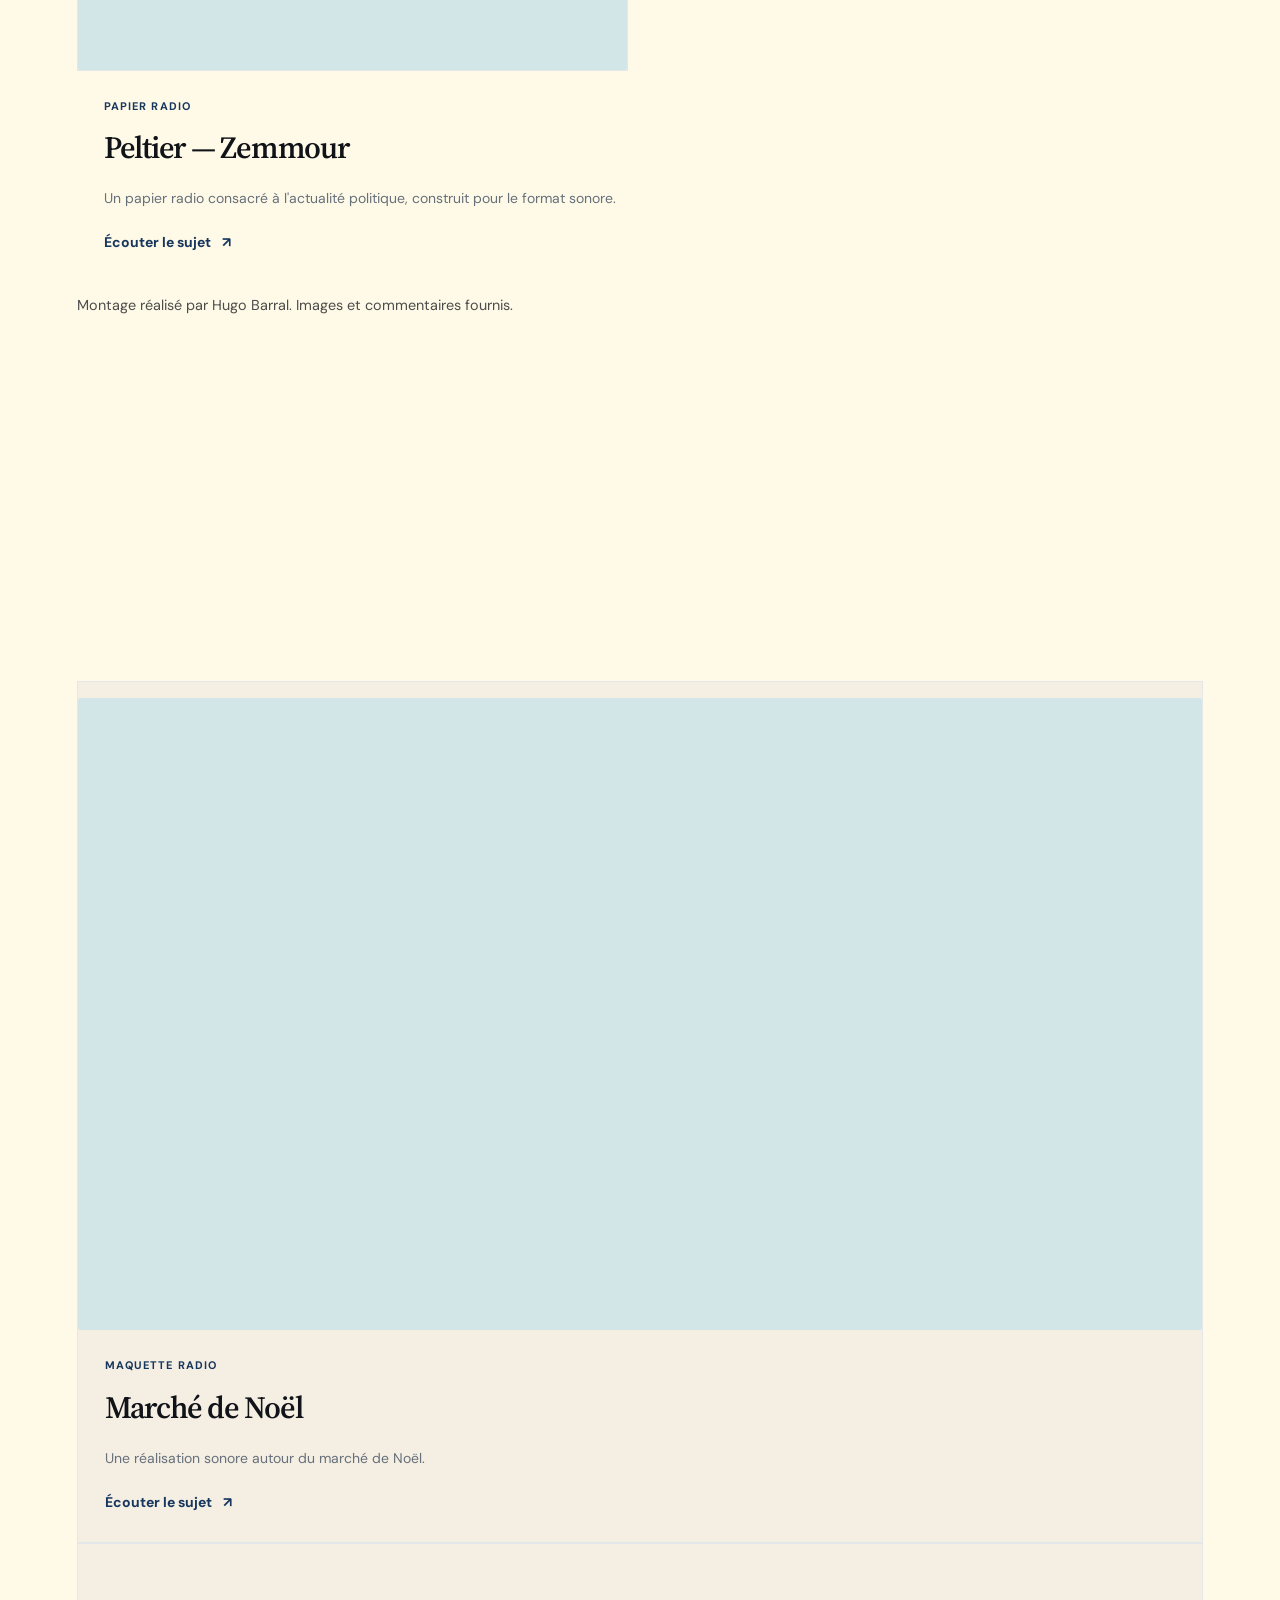
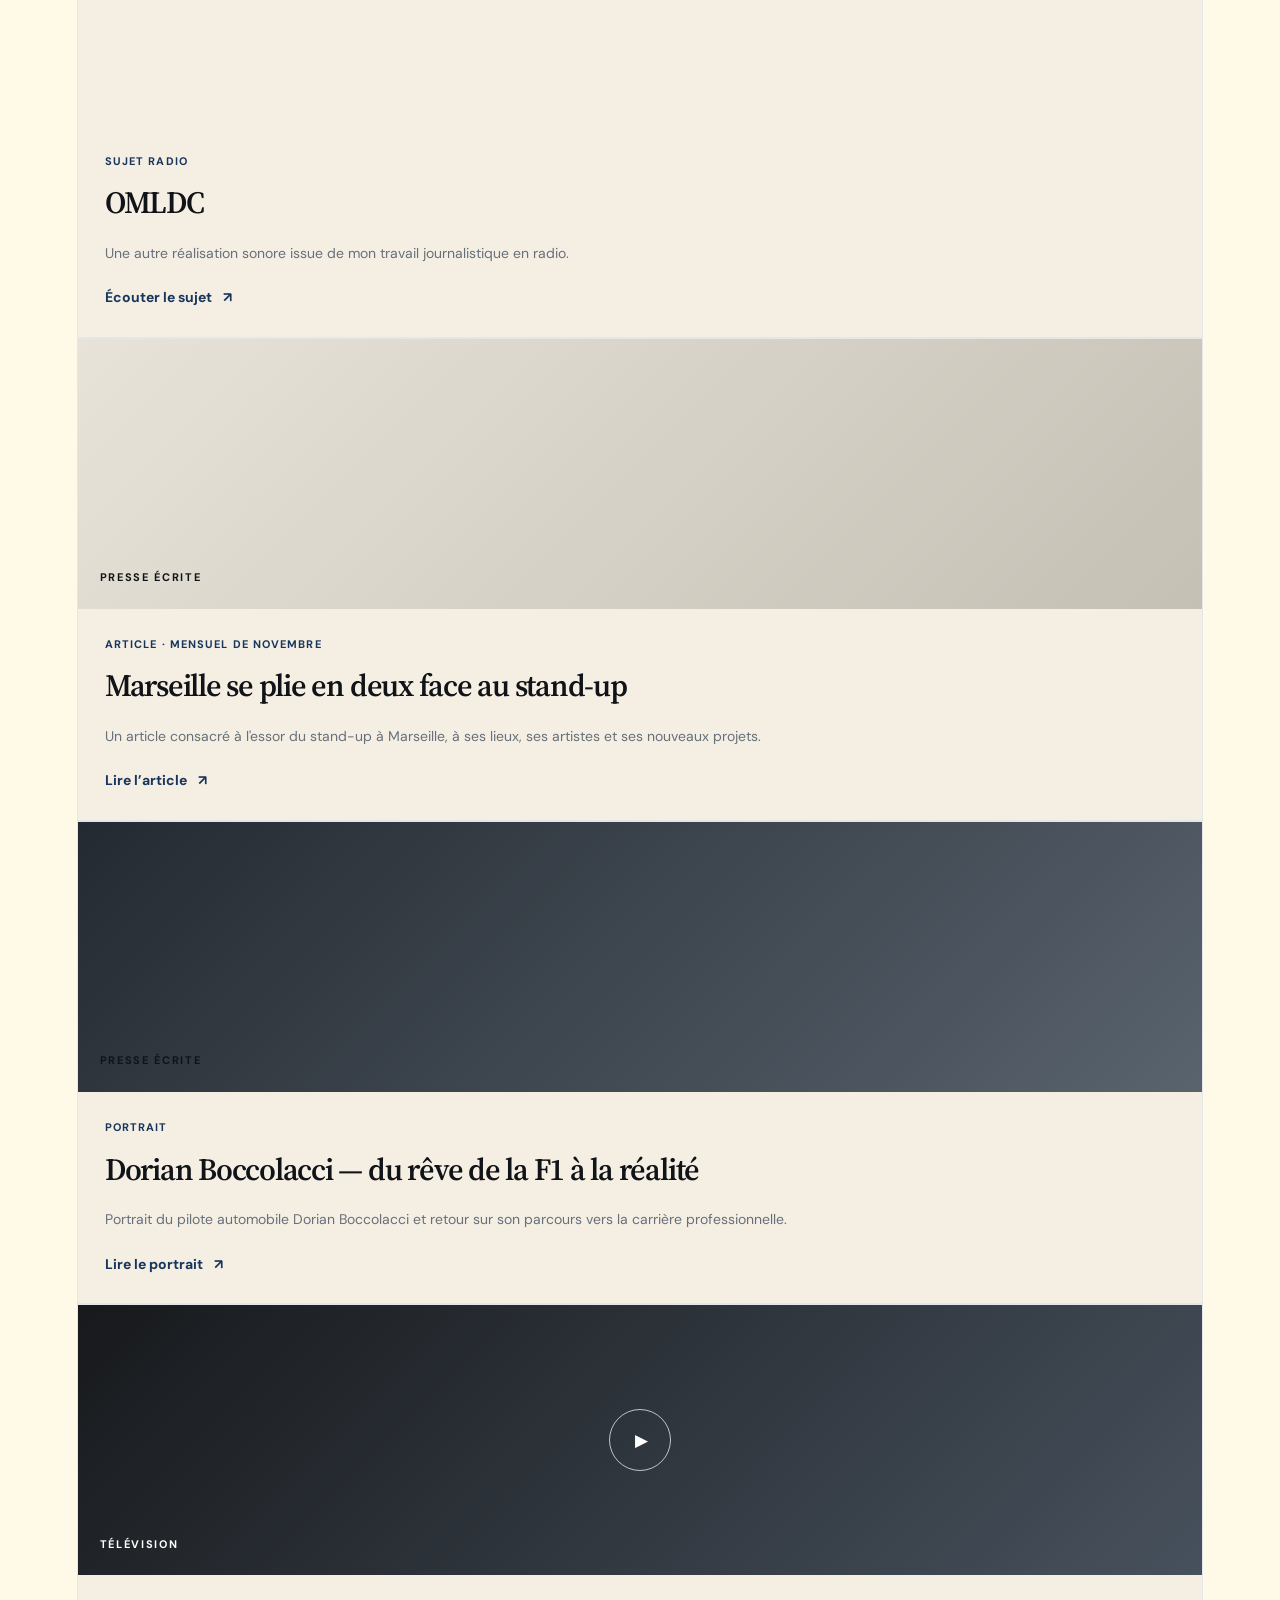
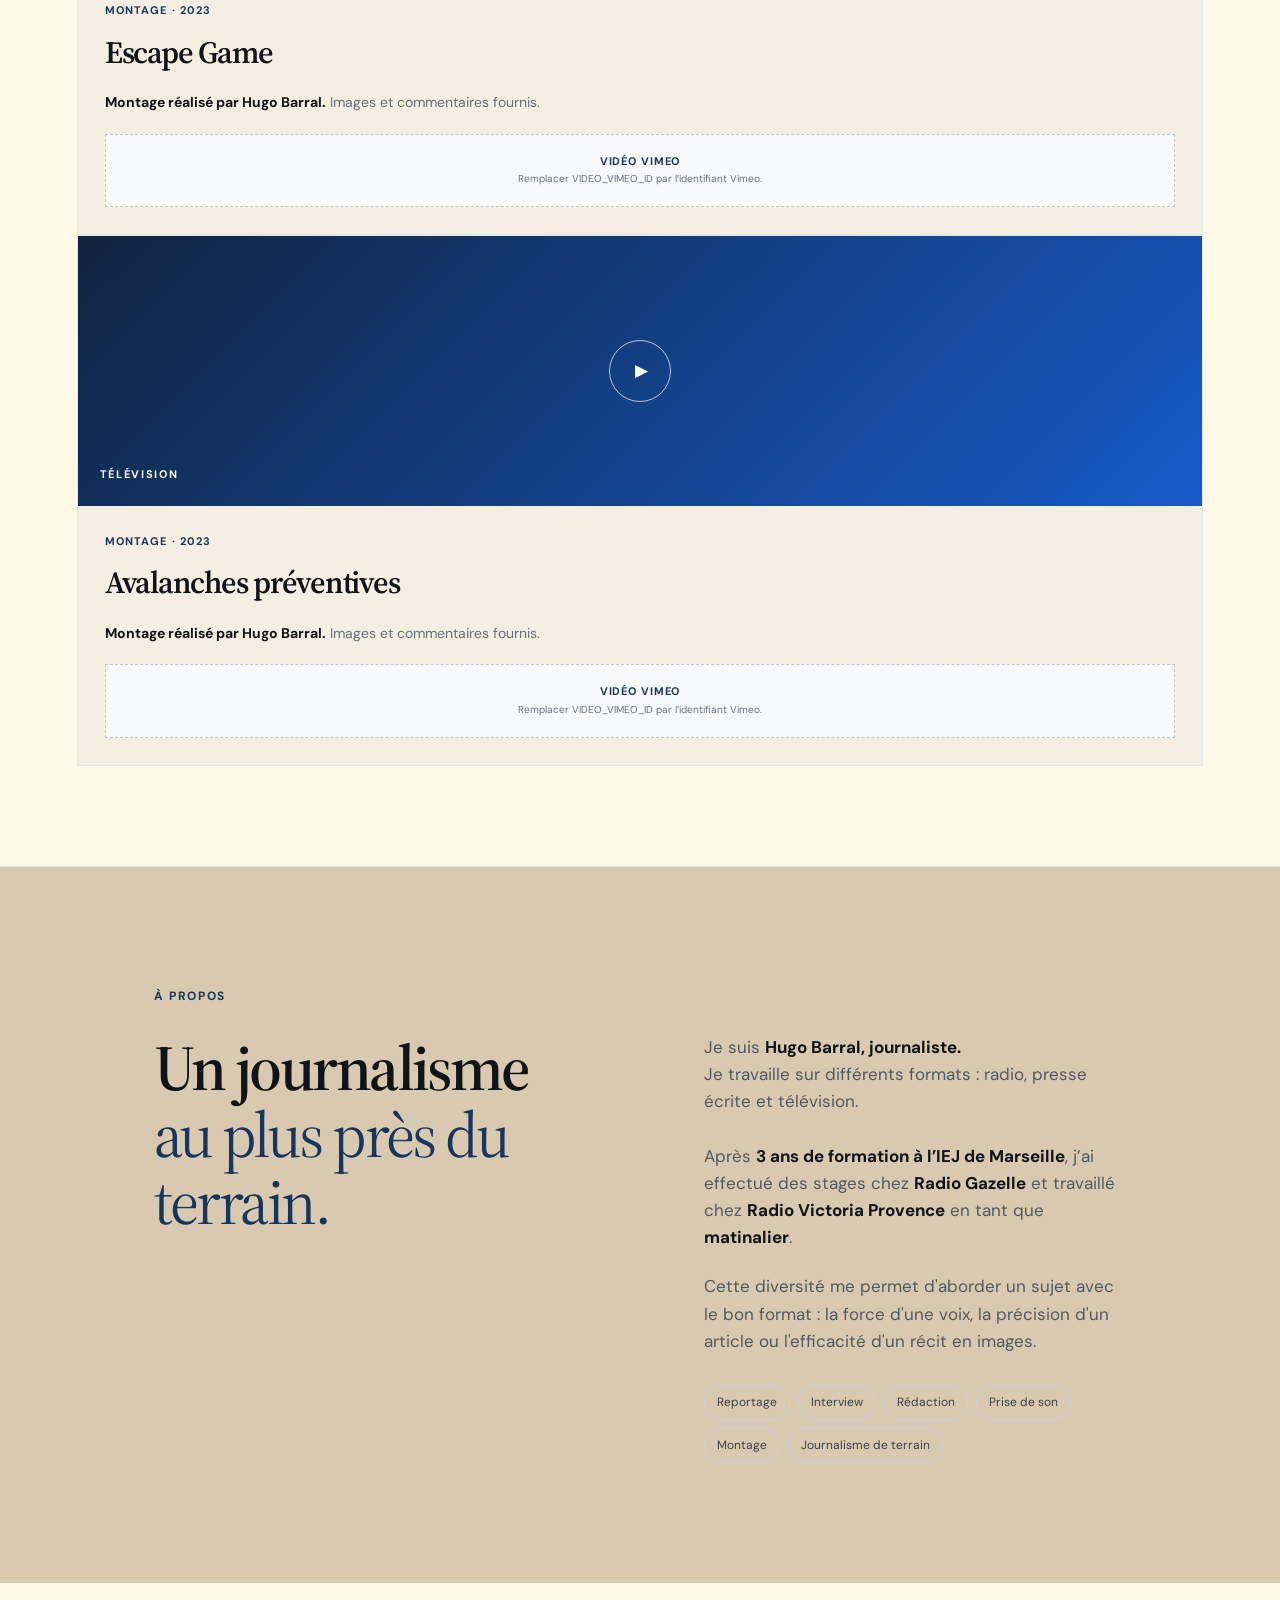
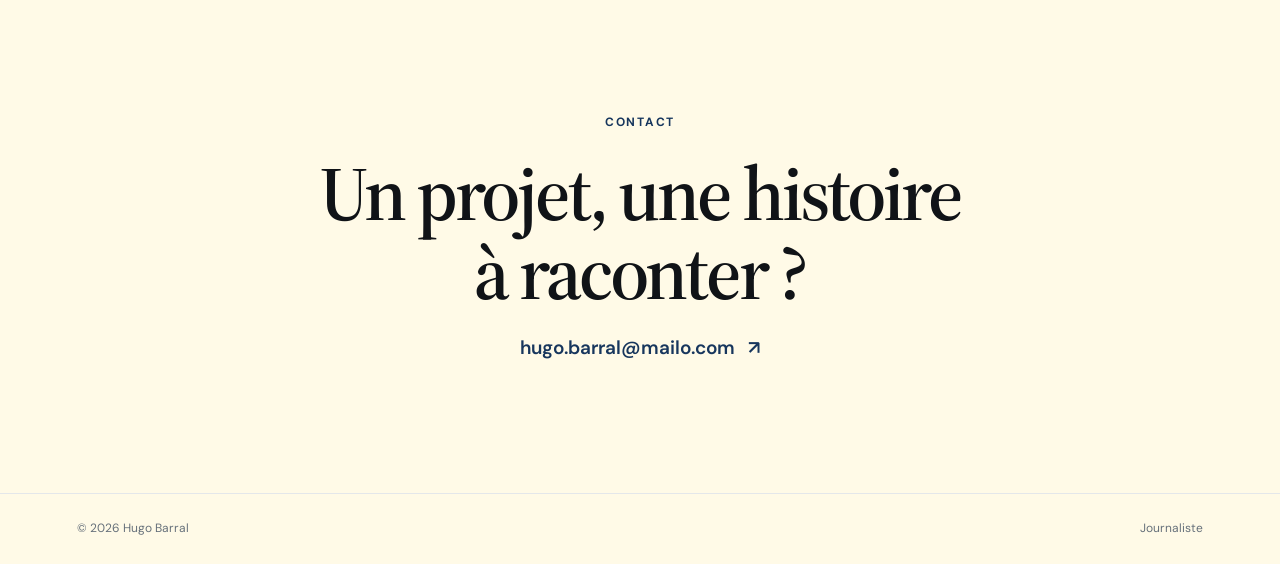
==== commit 8c704213: "Add files via upload" ====
--- a/index.html
+++ b/index.html
@@ -22,6 +22,10 @@
   <p class="intro">Journaliste, je travaille entre le son, l’écrit et l’image pour raconter des histoires et faire entendre celles et ceux qui les vivent.</p>
   <a class="button" href="#travaux">Découvrir mes travaux <span>↓</span></a>
 </section>
+<article class="card">
+<h3>Démo de journal radio</h3>
+<div class="audio-embed"><iframe scrolling="no" frameborder="no" src="https://w.soundcloud.com/player/?url=https%3A%2F%2Fon.soundcloud.com%2Fn8T79oQrHvoscv240h&color=%23D2E6E8&auto_play=false&hide_related=false&show_comments=false&show_user=true&show_reposts=false&show_teaser=false" title="Démo de journal radio"></iframe></div>
+</article>
 
 <section id="travaux" class="work-section">
   <div class="section-heading">
@@ -31,7 +35,7 @@
   <div class="work-grid">
 
     <article class="work-card">
-      <div class="media-placeholder radio"><span class="media-label">RADIO</span><div class="play-circle">▶</div></div>
+      <div class="video-embed"><iframe src="https://player.vimeo.com/video/1231293612" title="Escape Game" frameborder="0" allow="autoplay; fullscreen; picture-in-picture" allowfullscreen></iframe></div></div>
       <div class="card-content">
         <div class="meta">Papier radio</div>
         <h3>Peltier — Zemmour</h3>
@@ -39,10 +43,13 @@
         <!-- Remplacer AUDIO_URL par le lien de ton hébergeur audio -->
         <a class="text-link" href="#" onclick="return false;">Écouter le sujet <span>↗</span></a>
       </div>
-    </article>
+    <p class="video-credit">Montage réalisé par Hugo Barral. Images et commentaires fournis.</p>
+<div class="audio-embed"><iframe scrolling="no" frameborder="no" allow="autoplay" src="https://w.soundcloud.com/player/?url=https%3A%2F%2Fon.soundcloud.com%2FBKNICDaA8IsJ4Rg3s9&color=%23D2E6E8&auto_play=false&hide_related=false&show_comments=false&show_user=true&show_reposts=false&show_teaser=false" title="Peltier — Zemmour"></iframe></div>
+<div class="audio-embed"><iframe scrolling="no" frameborder="no" allow="autoplay" src="https://w.soundcloud.com/player/?url=https%3A%2F%2Fon.soundcloud.com%2FGw4JwghnjWzUwTCSkI&color=%23D2E6E8&auto_play=false&hide_related=false&show_comments=false&show_user=true&show_reposts=false&show_teaser=false" title="Marché de Noël"></iframe></div>
+</article>
 
     <article class="work-card">
-      <div class="media-placeholder radio alt"><span class="media-label">RADIO</span></div>
+      <div class="video-embed"><iframe src="https://player.vimeo.com/video/1231293613" title="Avalanches préventives" frameborder="0" allow="autoplay; fullscreen; picture-in-picture" allowfullscreen></iframe></div>
       <div class="card-content">
         <div class="meta">Maquette radio</div>
         <h3>Marché de Noël</h3>
@@ -52,7 +59,7 @@
     </article>
 
     <article class="work-card">
-      <div class="media-placeholder radio dark"><span class="media-label">RADIO</span></div>
+      <div class="audio-embed"><iframe scrolling="no" frameborder="no" allow="autoplay" src="https://w.soundcloud.com/player/?url=https%3A%2F%2Fon.soundcloud.com%2FQoge60m1usPHPExrCV&color=%23D2E6E8&auto_play=false&hide_related=false&show_comments=false&show_user=true&show_reposts=false&show_teaser=false" title="OMLDC"></iframe></div>
       <div class="card-content">
         <div class="meta">Sujet radio</div>
         <h3>OMLDC</h3>
--- a/style.css
+++ b/style.css
@@ -16,3 +16,60 @@
   line-height: 1.05;
   margin-top: 0.08em;
 }
+
+/* Palette finale Hugo Barral */
+:root {
+  --bg: #FFFAE7;
+  --cream: #FFFAE7;
+  --beige: #FFFAE7;
+  --accent: #D2E6E8;
+}
+html, body {
+  background-color: #FFFAE7 !important;
+}
+a, .accent, .eyebrow, .tag, .section-label {
+  color: #D2E6E8;
+}
+button, .btn, .pill, .badge {
+  background-color: #D2E6E8;
+  border-color: #D2E6E8;
+}
+.hero-journaliste {
+  color: #173b63;
+}
+
+/* Intégration Vimeo */
+.video-embed {
+  position: relative;
+  width: 100%;
+  aspect-ratio: 16 / 9;
+  overflow: hidden;
+  margin-top: 1rem;
+  border-radius: 2px;
+  background: #D2E6E8;
+}
+.video-embed iframe {
+  width: 100%;
+  height: 100%;
+  display: block;
+  border: 0;
+}
+.video-credit {
+  margin-top: .75rem;
+  font-size: .9rem;
+  opacity: .75;
+}
+
+/* Intégration SoundCloud */
+.audio-embed {
+  width: 100%;
+  margin-top: 1rem;
+  overflow: hidden;
+  border-radius: 2px;
+}
+.audio-embed iframe {
+  width: 100%;
+  height: 166px;
+  display: block;
+  border: 0;
+}
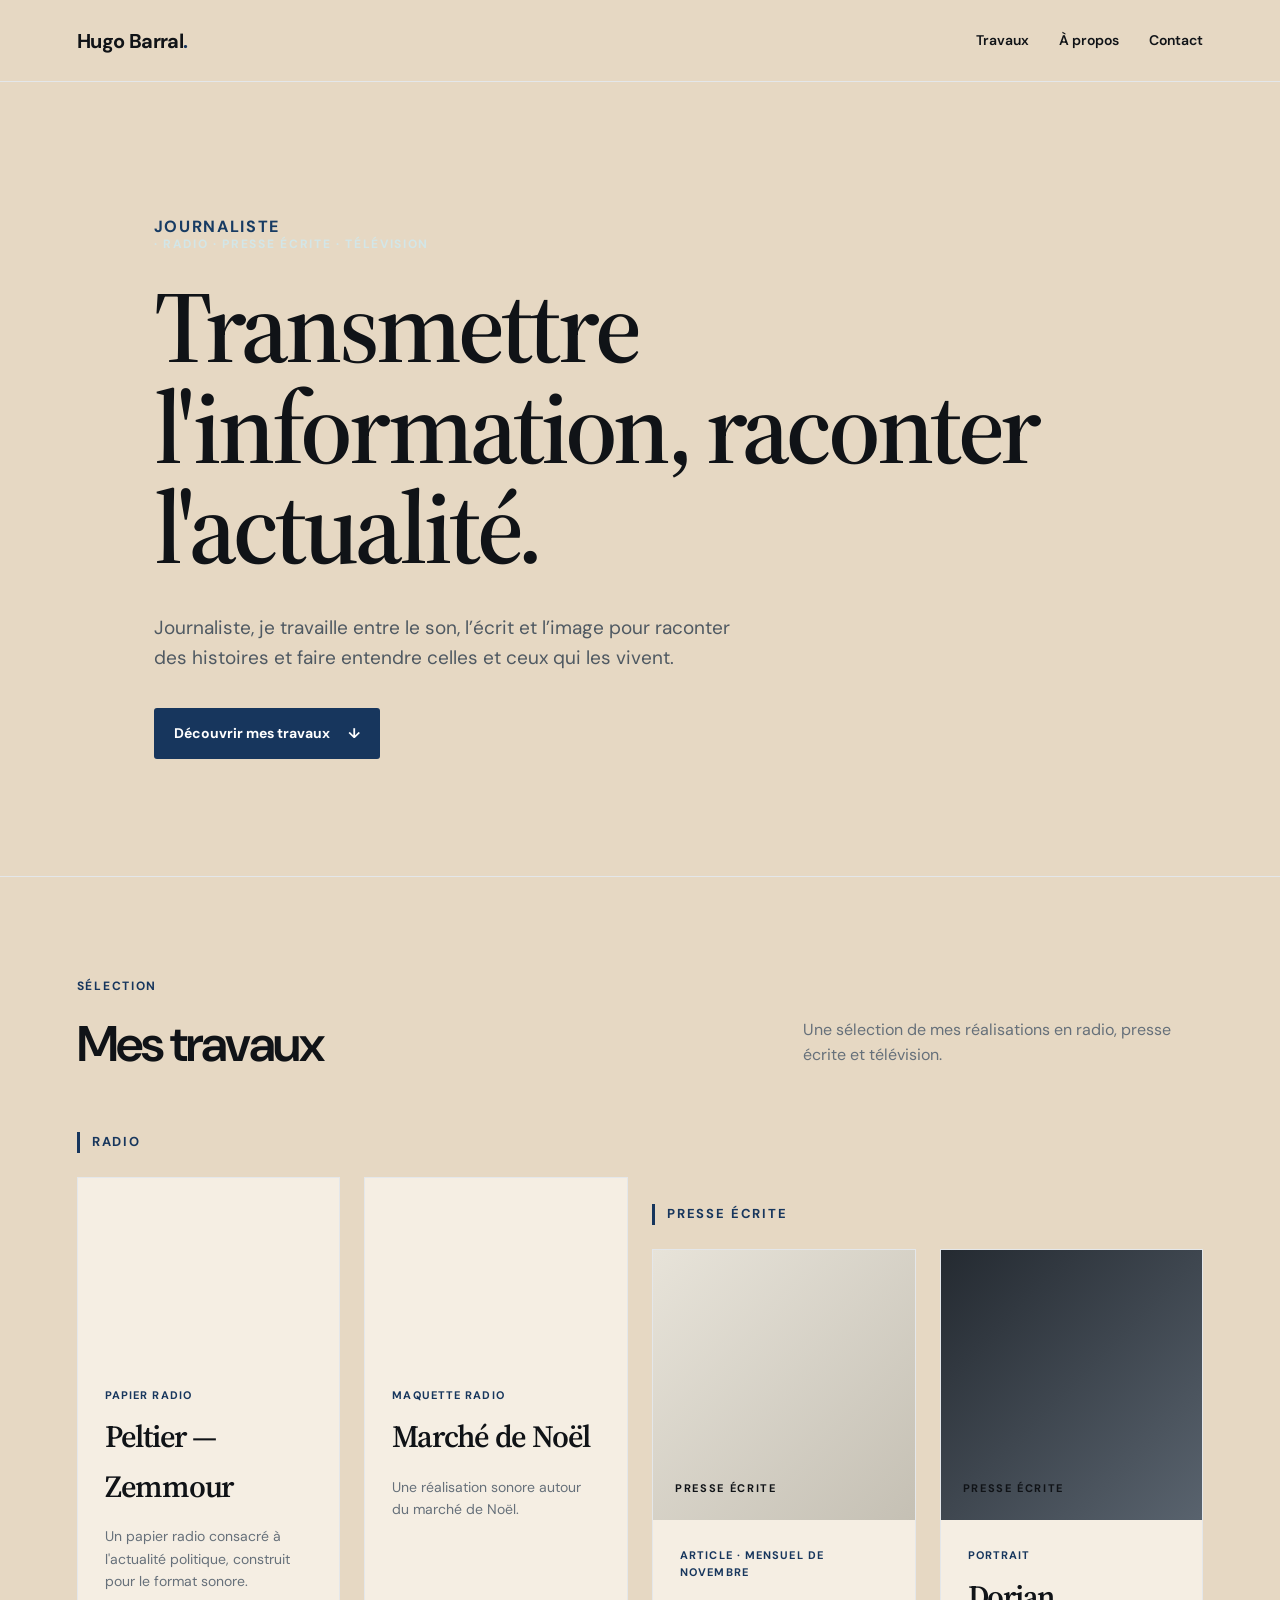
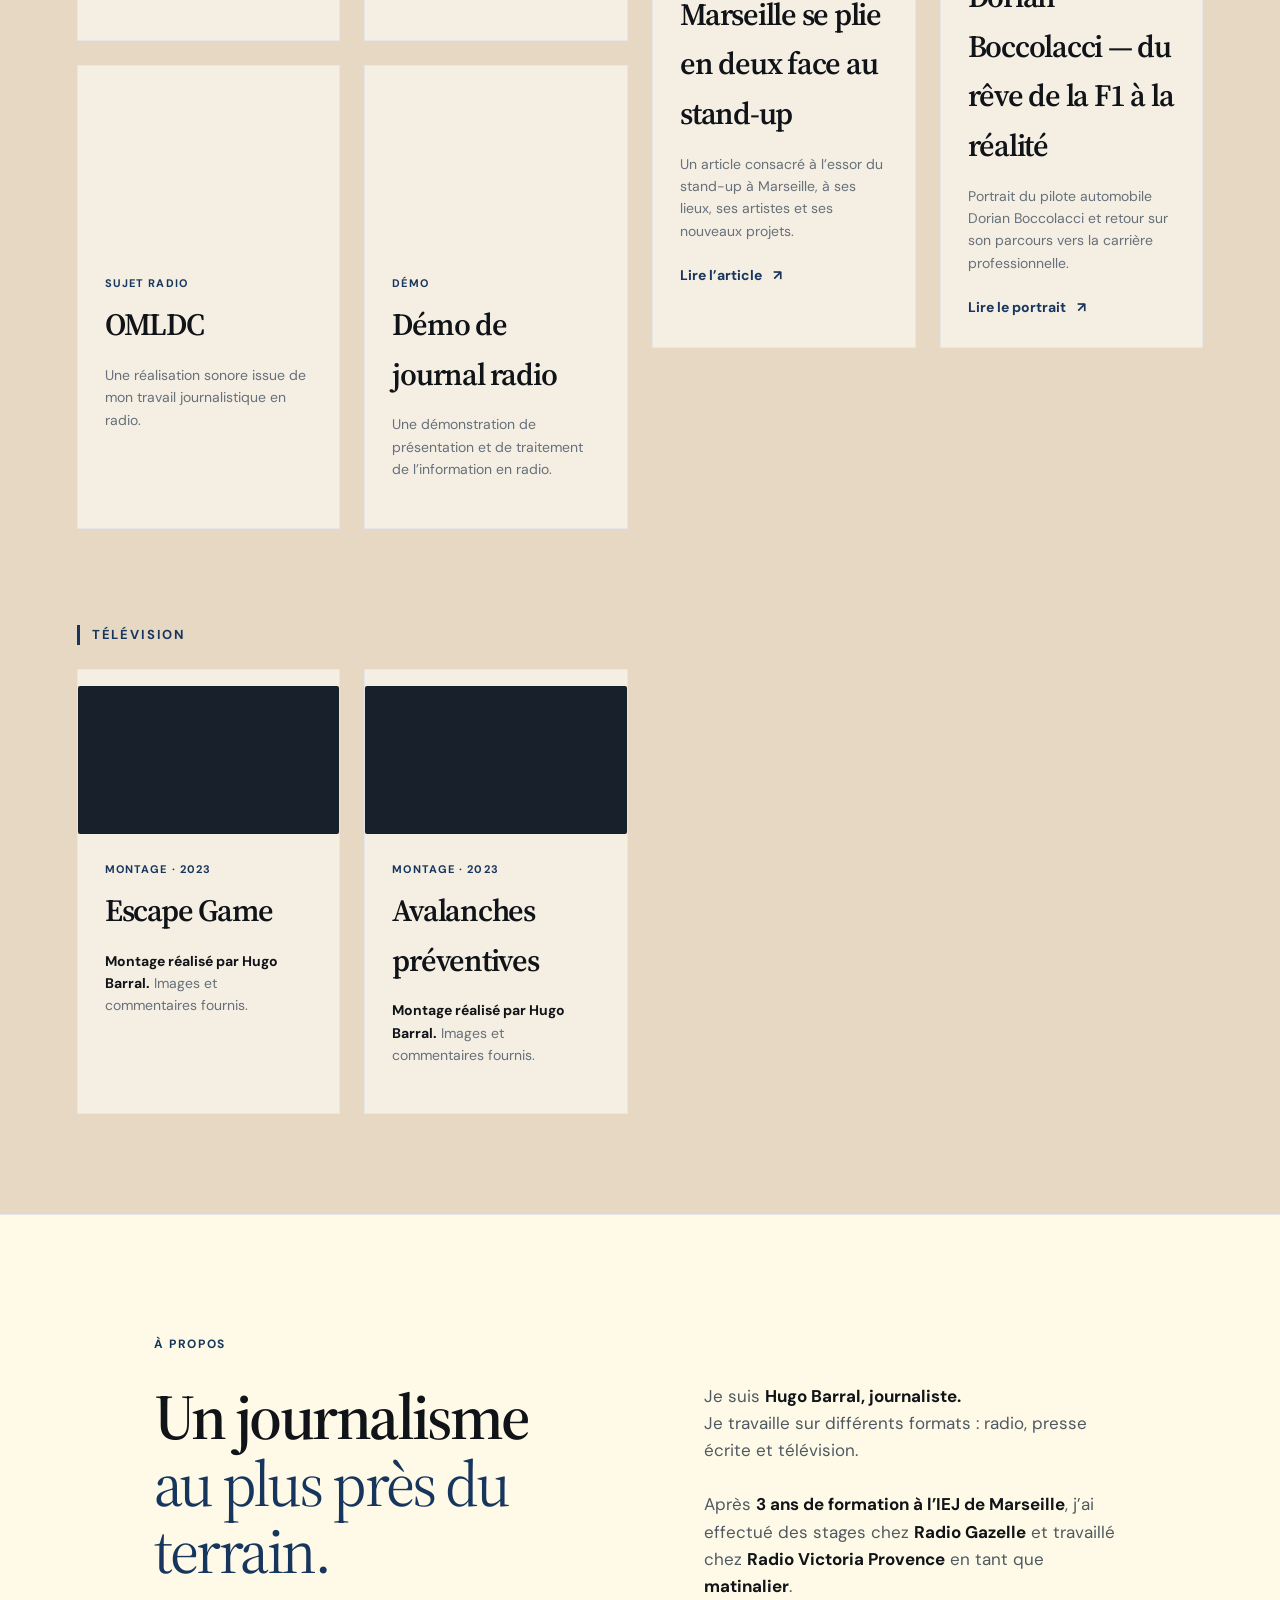
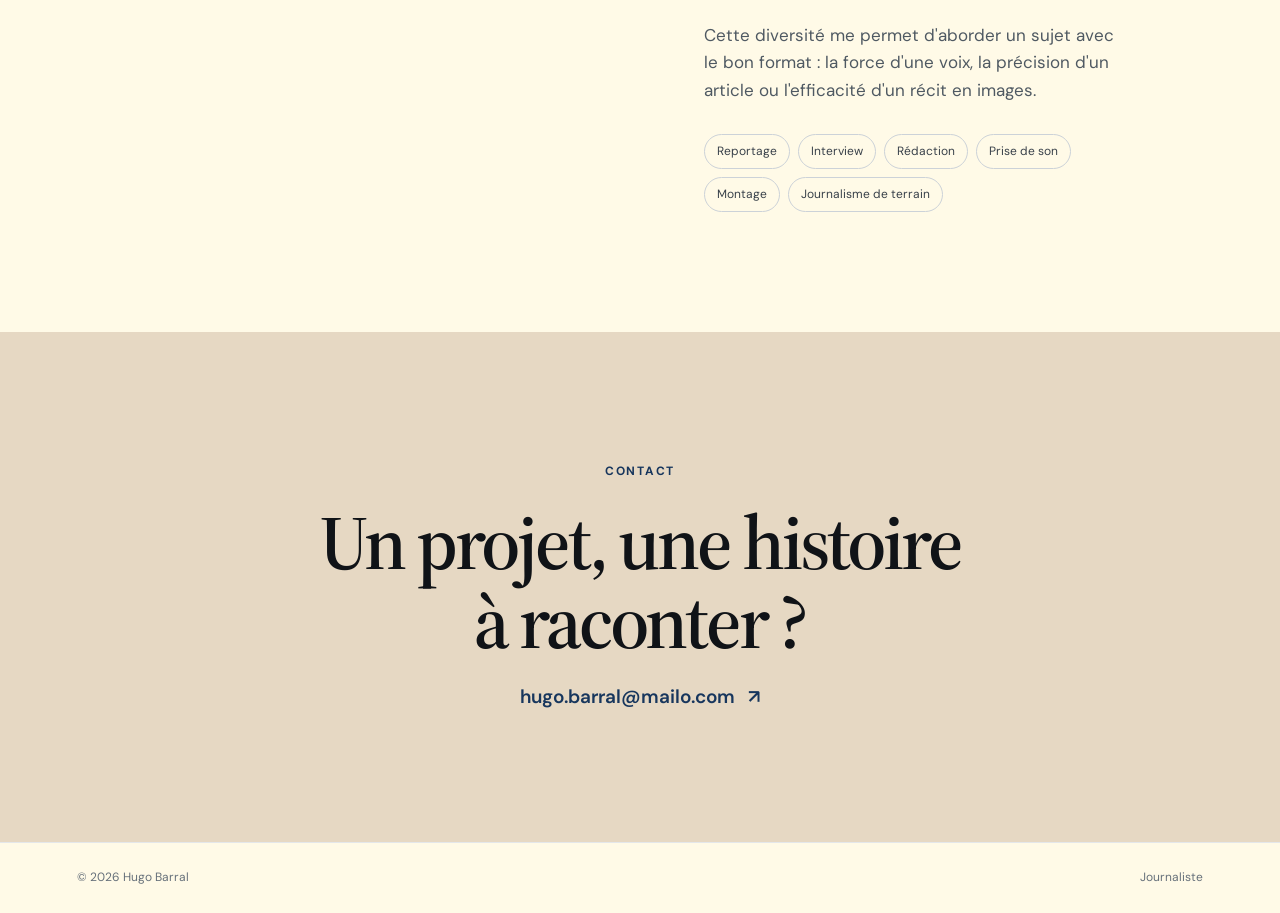
==== commit f8236653: "Add files via upload" ====
--- a/index.html
+++ b/index.html
@@ -22,11 +22,6 @@
   <p class="intro">Journaliste, je travaille entre le son, l’écrit et l’image pour raconter des histoires et faire entendre celles et ceux qui les vivent.</p>
   <a class="button" href="#travaux">Découvrir mes travaux <span>↓</span></a>
 </section>
-<article class="card">
-<h3>Démo de journal radio</h3>
-<div class="audio-embed"><iframe scrolling="no" frameborder="no" src="https://w.soundcloud.com/player/?url=https%3A%2F%2Fon.soundcloud.com%2Fn8T79oQrHvoscv240h&color=%23D2E6E8&auto_play=false&hide_related=false&show_comments=false&show_user=true&show_reposts=false&show_teaser=false" title="Démo de journal radio"></iframe></div>
-</article>
-
 <section id="travaux" class="work-section">
   <div class="section-heading">
     <div><div class="eyebrow blue">Sélection</div><h2>Mes travaux</h2></div>
@@ -34,83 +29,26 @@
   </div>
   <div class="work-grid">
 
-    <article class="work-card">
-      <div class="video-embed"><iframe src="https://player.vimeo.com/video/1231293612" title="Escape Game" frameborder="0" allow="autoplay; fullscreen; picture-in-picture" allowfullscreen></iframe></div></div>
-      <div class="card-content">
-        <div class="meta">Papier radio</div>
-        <h3>Peltier — Zemmour</h3>
-        <p>Un papier radio consacré à l'actualité politique, construit pour le format sonore.</p>
-        <!-- Remplacer AUDIO_URL par le lien de ton hébergeur audio -->
-        <a class="text-link" href="#" onclick="return false;">Écouter le sujet <span>↗</span></a>
+    <div class="work-category">
+      <div class="category-heading"><span>Radio</span></div>
+      <div class="work-grid">
+        <article class="work-card"><div class="audio-embed"><iframe scrolling="no" frameborder="no" allow="autoplay" src="https://w.soundcloud.com/player/?url=https%3A%2F%2Fsoundcloud.com%2Fflorent-fenestraz%2Fpeltier-zemmour-hugo-barral&color=%23D2E6E8&auto_play=false&hide_related=false&show_comments=false&show_user=true&show_reposts=false&show_teaser=false" title="Peltier — Zemmour"></iframe></div><div class="card-content"><div class="meta">Papier radio</div><h3>Peltier — Zemmour</h3><p>Un papier radio consacré à l'actualité politique, construit pour le format sonore.</p></div></article><article class="work-card"><div class="audio-embed"><iframe scrolling="no" frameborder="no" allow="autoplay" src="https://w.soundcloud.com/player/?url=https%3A%2F%2Fsoundcloud.com%2Fflorent-fenestraz%2Fmarche-de-noel-marseille-hugo&color=%23D2E6E8&auto_play=false&hide_related=false&show_comments=false&show_user=true&show_reposts=false&show_teaser=false" title="Marché de Noël"></iframe></div><div class="card-content"><div class="meta">Maquette radio</div><h3>Marché de Noël</h3><p>Une réalisation sonore autour du marché de Noël.</p></div></article><article class="work-card"><div class="audio-embed"><iframe scrolling="no" frameborder="no" allow="autoplay" src="https://w.soundcloud.com/player/?url=https%3A%2F%2Fsoundcloud.com%2Fflorent-fenestraz%2Folympique-de-marseille-ligue&color=%23D2E6E8&auto_play=false&hide_related=false&show_comments=false&show_user=true&show_reposts=false&show_teaser=false" title="OMLDC"></iframe></div><div class="card-content"><div class="meta">Sujet radio</div><h3>OMLDC</h3><p>Une réalisation sonore issue de mon travail journalistique en radio.</p></div></article><article class="work-card"><div class="audio-embed"><iframe scrolling="no" frameborder="no" allow="autoplay" src="https://w.soundcloud.com/player/?url=https%3A%2F%2Fsoundcloud.com%2Fflorent-fenestraz%2Fjournal-radio-demo-hugo-barral&color=%23D2E6E8&auto_play=false&hide_related=false&show_comments=false&show_user=true&show_reposts=false&show_teaser=false" title="Démo de journal radio"></iframe></div><div class="card-content"><div class="meta">Démo</div><h3>Démo de journal radio</h3><p>Une démonstration de présentation et de traitement de l’information en radio.</p></div></article>
       </div>
-    <p class="video-credit">Montage réalisé par Hugo Barral. Images et commentaires fournis.</p>
-<div class="audio-embed"><iframe scrolling="no" frameborder="no" allow="autoplay" src="https://w.soundcloud.com/player/?url=https%3A%2F%2Fon.soundcloud.com%2FBKNICDaA8IsJ4Rg3s9&color=%23D2E6E8&auto_play=false&hide_related=false&show_comments=false&show_user=true&show_reposts=false&show_teaser=false" title="Peltier — Zemmour"></iframe></div>
-<div class="audio-embed"><iframe scrolling="no" frameborder="no" allow="autoplay" src="https://w.soundcloud.com/player/?url=https%3A%2F%2Fon.soundcloud.com%2FGw4JwghnjWzUwTCSkI&color=%23D2E6E8&auto_play=false&hide_related=false&show_comments=false&show_user=true&show_reposts=false&show_teaser=false" title="Marché de Noël"></iframe></div>
-</article>
-
-    <article class="work-card">
-      <div class="video-embed"><iframe src="https://player.vimeo.com/video/1231293613" title="Avalanches préventives" frameborder="0" allow="autoplay; fullscreen; picture-in-picture" allowfullscreen></iframe></div>
-      <div class="card-content">
-        <div class="meta">Maquette radio</div>
-        <h3>Marché de Noël</h3>
-        <p>Une réalisation sonore autour du marché de Noël.</p>
-        <a class="text-link" href="#" onclick="return false;">Écouter le sujet <span>↗</span></a>
+    </div>
+    <div class="work-category">
+      <div class="category-heading"><span>Presse écrite</span></div>
+      <div class="work-grid">
+        <article class="work-card"><div class="media-placeholder press"><span class="media-label">PRESSE ÉCRITE</span></div><div class="card-content"><div class="meta">Article · Mensuel de novembre</div><h3>Marseille se plie en deux face au stand-up</h3><p>Un article consacré à l’essor du stand-up à Marseille, à ses lieux, ses artistes et ses nouveaux projets.</p><a class="text-link" href="article-presse-ecrite.html">Lire l’article <span>↗</span></a></div></article><article class="work-card"><div class="media-placeholder press dark"><span class="media-label">PRESSE ÉCRITE</span></div><div class="card-content"><div class="meta">Portrait</div><h3>Dorian Boccolacci — du rêve de la F1 à la réalité</h3><p>Portrait du pilote automobile Dorian Boccolacci et retour sur son parcours vers la carrière professionnelle.</p><a class="text-link" href="portrait-dorian-boccolacci.html">Lire le portrait <span>↗</span></a></div></article>
       </div>
-    </article>
-
-    <article class="work-card">
-      <div class="audio-embed"><iframe scrolling="no" frameborder="no" allow="autoplay" src="https://w.soundcloud.com/player/?url=https%3A%2F%2Fon.soundcloud.com%2FQoge60m1usPHPExrCV&color=%23D2E6E8&auto_play=false&hide_related=false&show_comments=false&show_user=true&show_reposts=false&show_teaser=false" title="OMLDC"></iframe></div>
-      <div class="card-content">
-        <div class="meta">Sujet radio</div>
-        <h3>OMLDC</h3>
-        <p>Une autre réalisation sonore issue de mon travail journalistique en radio.</p>
-        <a class="text-link" href="#" onclick="return false;">Écouter le sujet <span>↗</span></a>
+    </div>
+    <div class="work-category">
+      <div class="category-heading"><span>Télévision</span></div>
+      <div class="work-grid">
+        <article class="work-card"><div class="video-embed"><iframe src="https://player.vimeo.com/video/1231293612" title="Escape Game" frameborder="0" allow="autoplay; fullscreen; picture-in-picture" allowfullscreen></iframe></div><div class="card-content"><div class="meta">Montage · 2023</div><h3>Escape Game</h3><p><strong>Montage réalisé par Hugo Barral.</strong> Images et commentaires fournis.</p></div></article><article class="work-card"><div class="video-embed"><iframe src="https://player.vimeo.com/video/1231293613" title="Avalanches préventives" frameborder="0" allow="autoplay; fullscreen; picture-in-picture" allowfullscreen></iframe></div><div class="card-content"><div class="meta">Montage · 2023</div><h3>Avalanches préventives</h3><p><strong>Montage réalisé par Hugo Barral.</strong> Images et commentaires fournis.</p></div></article>
       </div>
-    </article>
-
-    <article class="work-card">
-      <div class="media-placeholder press"><span class="media-label">PRESSE ÉCRITE</span></div>
-      <div class="card-content">
-        <div class="meta">Article · Mensuel de novembre</div>
-        <h3>Marseille se plie en deux face au stand-up</h3>
-        <p>Un article consacré à l'essor du stand-up à Marseille, à ses lieux, ses artistes et ses nouveaux projets.</p>
-        <a class="text-link" href="article-presse-ecrite.html">Lire l’article <span>↗</span></a>
-      </div>
-    </article>
-
-    <article class="work-card">
-      <div class="media-placeholder press dark"><span class="media-label">PRESSE ÉCRITE</span></div>
-      <div class="card-content">
-        <div class="meta">Portrait</div>
-        <h3>Dorian Boccolacci — du rêve de la F1 à la réalité</h3>
-        <p>Portrait du pilote automobile Dorian Boccolacci et retour sur son parcours vers la carrière professionnelle.</p>
-        <a class="text-link" href="portrait-dorian-boccolacci.html">Lire le portrait <span>↗</span></a>
-      </div>
-    </article>
-
-    <article class="work-card">
-      <div class="media-placeholder tv"><span class="media-label">TÉLÉVISION</span><div class="play-circle">▶</div></div>
-      <div class="card-content">
-        <div class="meta">Montage · 2023</div>
-        <h3>Escape Game</h3>
-        <p><strong>Montage réalisé par Hugo Barral.</strong> Images et commentaires fournis.</p>
-        <div class="embed-note">VIDÉO VIMEO<br><small>Remplacer VIDEO_VIMEO_ID par l’identifiant Vimeo.</small></div>
-      </div>
-    </article>
-
-    <article class="work-card">
-      <div class="media-placeholder tv blue-tv"><span class="media-label">TÉLÉVISION</span><div class="play-circle">▶</div></div>
-      <div class="card-content">
-        <div class="meta">Montage · 2023</div>
-        <h3>Avalanches préventives</h3>
-        <p><strong>Montage réalisé par Hugo Barral.</strong> Images et commentaires fournis.</p>
-        <div class="embed-note">VIDÉO VIMEO<br><small>Remplacer VIDEO_VIMEO_ID par l’identifiant Vimeo.</small></div>
-      </div>
-    </article>
-
+    </div>
   </div>
 </section>
-
 <section id="apropos" class="about-section">
   <div class="eyebrow blue">À propos</div>
   <div class="about-grid">
--- a/style.css
+++ b/style.css
@@ -1,4 +1,4 @@
-*{box-sizing:border-box}:root{--ink:#101317;--muted:#66707a;--line:#e4e7ea;--paper:#e6d8c3;--blue:#17365d;--blue-dark:#0f2947}html{scroll-behavior:smooth}body{margin:0;background:var(--paper);color:var(--ink);font-family:"DM Sans",Arial,sans-serif;line-height:1.6}.site-header{height:82px;padding:0 6vw;display:flex;align-items:center;justify-content:space-between;border-bottom:1px solid var(--line);position:sticky;top:0;background:rgba(230,216,195,.94);backdrop-filter:blur(12px);z-index:10}.brand{font-weight:700;letter-spacing:-.03em;color:var(--ink);text-decoration:none;font-size:20px}.brand span{color:var(--blue)}nav{display:flex;gap:30px}nav a{color:var(--ink);text-decoration:none;font-size:14px;font-weight:600}nav a:hover{color:var(--blue)}.hero{padding:15vh 12vw 13vh;max-width:1200px}.eyebrow{font-size:12px;letter-spacing:.14em;text-transform:uppercase;font-weight:700;color:var(--muted)}.eyebrow.blue{color:var(--blue)}h1,h2,h3{margin:0;font-weight:600;letter-spacing:-.04em}h1{font-family:"Source Serif 4",Georgia,serif;font-size:clamp(56px,8vw,108px);line-height:.98;max-width:1000px;margin-top:22px}h1 em,h2 em{font-weight:400;color:var(--blue);font-style:normal}.intro{max-width:610px;color:#4f5962;font-size:19px;margin:35px 0}.button{display:inline-flex;gap:18px;align-items:center;background:var(--blue);color:#fff;text-decoration:none;padding:14px 20px;border-radius:3px;font-size:14px;font-weight:700;transition:.2s}.button:hover{background:var(--blue-dark);transform:translateY(-2px)}.work-section{padding:100px 6vw;border-top:1px solid var(--line)}.section-heading{display:flex;justify-content:space-between;gap:40px;align-items:end;margin-bottom:48px}.section-heading h2{font-size:50px;margin-top:8px}.section-heading p{max-width:400px;color:var(--muted)}.work-grid{display:grid;grid-template-columns:repeat(2,1fr);gap:24px;max-width:1200px;margin:auto}.work-card{background:#f5eee3;border:1px solid var(--line);overflow:hidden;transition:transform .25s,box-shadow .25s}.work-card:hover{transform:translateY(-4px);box-shadow:0 15px 35px rgba(16,19,23,.08)}.media-placeholder{height:270px;position:relative;display:flex;align-items:flex-end;padding:22px;background:#17202b}.media-placeholder.radio{background:linear-gradient(135deg,#10243f,#2367d9)}.media-placeholder.radio.alt{background:linear-gradient(135deg,#24313e,#567fae)}.media-placeholder.radio.dark{background:linear-gradient(135deg,#111820,#315a87)}.media-placeholder.press{background:linear-gradient(135deg,#e7e3d9,#c5c0b4)}.media-placeholder.press.dark{background:linear-gradient(135deg,#242a31,#59636e)}.media-placeholder.tv{background:linear-gradient(135deg,#17191c,#47515d)}.media-placeholder.blue-tv{background:linear-gradient(135deg,#10233e,#175bc9)}.media-label{font-size:11px;color:#fff;letter-spacing:.15em;font-weight:700}.press .media-label{color:#101317}.play-circle{position:absolute;top:50%;left:50%;transform:translate(-50%,-50%);width:62px;height:62px;border:1px solid rgba(255,255,255,.7);border-radius:50%;display:grid;place-items:center;color:#fff;font-size:17px;padding-left:3px}.card-content{padding:27px}.meta{font-size:11px;color:var(--blue);font-weight:700;text-transform:uppercase;letter-spacing:.1em}.card-content h3{font-family:"Source Serif 4",Georgia,serif;font-size:31px;margin:8px 0}.card-content p{color:var(--muted);font-size:14px;margin-bottom:20px}.card-content p strong{color:var(--ink)}.text-link{color:var(--blue);font-size:14px;font-weight:700;text-decoration:none}.text-link span,.contact-link span{margin-left:8px}.embed-note{border:1px dashed #bfc7d0;background:#f7f9fb;padding:18px;text-align:center;color:var(--blue);font-size:11px;font-weight:700;letter-spacing:.08em}.embed-note small{color:var(--muted);font-size:10px;font-weight:400;letter-spacing:0}.about-section{padding:120px 12vw;border-top:1px solid var(--line);background:#d9c9b0}.about-grid{display:grid;grid-template-columns:1fr 1fr;gap:10vw;margin-top:28px}.about-grid h2{font-family:"Source Serif 4",Georgia,serif;font-size:clamp(42px,5vw,70px);line-height:1.05}.about-copy{font-size:17px;color:#4f5962}.about-copy p{margin-top:0;margin-bottom:22px}.about-copy strong{color:var(--ink)}.skills{display:flex;flex-wrap:wrap;gap:8px;margin-top:30px}.skills span{border:1px solid #ccd2d8;border-radius:100px;padding:7px 12px;font-size:12px;color:#39414a}.contact-section{padding:130px 12vw;text-align:center}.contact-section h2{font-family:"Source Serif 4",Georgia,serif;font-size:clamp(48px,6vw,82px);line-height:1.02;margin:22px auto}.contact-section p{color:var(--muted);margin:0 auto 25px}.contact-link{font-size:19px;color:var(--blue);text-decoration:none;font-weight:600}footer{border-top:1px solid var(--line);padding:25px 6vw;display:flex;justify-content:space-between;color:var(--muted);font-size:12px}.article-page{max-width:900px;padding:110px 8vw}.article-page h1{font-size:clamp(48px,7vw,90px);max-width:900px;margin:24px 0}.article-lead{font-family:"Source Serif 4",Georgia,serif;font-size:24px;line-height:1.45;max-width:760px;color:#4f5962;margin:0 0 55px}.article-body{max-width:720px;font-family:"Source Serif 4",Georgia,serif;font-size:19px;line-height:1.8;margin-bottom:45px}.article-body p{margin:0 0 24px}@media(max-width:750px){.site-header{padding:0 5vw;height:70px}nav{gap:14px}nav a{font-size:12px}.hero{padding:100px 7vw 90px}h1{font-size:56px}.intro{font-size:17px}.work-section,.about-section,.contact-section{padding:80px 7vw}.section-heading,.about-grid{display:block}.section-heading p{margin-top:15px}.work-grid{grid-template-columns:1fr}.section-heading h2{font-size:42px}.about-grid h2{margin-bottom:40px}.media-placeholder{height:230px}footer{padding:22px 7vw}}
+*{box-sizing:border-box}:root{--ink:#101317;--muted:#66707a;--line:#e4e7ea;--paper:#FFFAE7;--blue:#17365d;--blue-dark:#0f2947}html{scroll-behavior:smooth}body{margin:0;background:var(--paper);color:var(--ink);font-family:"DM Sans",Arial,sans-serif;line-height:1.6}.site-header{height:82px;padding:0 6vw;display:flex;align-items:center;justify-content:space-between;border-bottom:1px solid var(--line);position:sticky;top:0;background:#F2F5F8;backdrop-filter:blur(12px);z-index:10}.brand{font-weight:700;letter-spacing:-.03em;color:var(--ink);text-decoration:none;font-size:20px}.brand span{color:var(--blue)}nav{display:flex;gap:30px}nav a{color:var(--ink);text-decoration:none;font-size:14px;font-weight:600}nav a:hover{color:var(--blue)}.hero{padding:15vh 12vw 13vh;max-width:1200px}.eyebrow{font-size:12px;letter-spacing:.14em;text-transform:uppercase;font-weight:700;color:var(--muted)}.eyebrow.blue{color:var(--blue)}h1,h2,h3{margin:0;font-weight:600;letter-spacing:-.04em}h1{font-family:"Source Serif 4",Georgia,serif;font-size:clamp(56px,8vw,108px);line-height:.98;max-width:1000px;margin-top:22px}h1 em,h2 em{font-weight:400;color:var(--blue);font-style:normal}.intro{max-width:610px;color:#4f5962;font-size:19px;margin:35px 0}.button{display:inline-flex;gap:18px;align-items:center;background:var(--blue);color:#fff;text-decoration:none;padding:14px 20px;border-radius:3px;font-size:14px;font-weight:700;transition:.2s}.button:hover{background:var(--blue-dark);transform:translateY(-2px)}.work-section{padding:100px 6vw;border-top:1px solid var(--line)}.section-heading{display:flex;justify-content:space-between;gap:40px;align-items:end;margin-bottom:48px}.section-heading h2{font-size:50px;margin-top:8px}.section-heading p{max-width:400px;color:var(--muted)}.work-grid{display:grid;grid-template-columns:repeat(2,1fr);gap:24px;max-width:1200px;margin:auto}.work-card{background:#f5eee3;border:1px solid var(--line);overflow:hidden;transition:transform .25s,box-shadow .25s}.work-card:hover{transform:translateY(-4px);box-shadow:0 15px 35px rgba(16,19,23,.08)}.media-placeholder{height:270px;position:relative;display:flex;align-items:flex-end;padding:22px;background:#17202b}.media-placeholder.radio{background:linear-gradient(135deg,#10243f,#2367d9)}.media-placeholder.radio.alt{background:linear-gradient(135deg,#24313e,#567fae)}.media-placeholder.radio.dark{background:linear-gradient(135deg,#111820,#315a87)}.media-placeholder.press{background:linear-gradient(135deg,#e7e3d9,#c5c0b4)}.media-placeholder.press.dark{background:linear-gradient(135deg,#242a31,#59636e)}.media-placeholder.tv{background:linear-gradient(135deg,#17191c,#47515d)}.media-placeholder.blue-tv{background:linear-gradient(135deg,#10233e,#175bc9)}.media-label{font-size:11px;color:#fff;letter-spacing:.15em;font-weight:700}.press .media-label{color:#101317}.play-circle{position:absolute;top:50%;left:50%;transform:translate(-50%,-50%);width:62px;height:62px;border:1px solid rgba(255,255,255,.7);border-radius:50%;display:grid;place-items:center;color:#fff;font-size:17px;padding-left:3px}.card-content{padding:27px}.meta{font-size:11px;color:var(--blue);font-weight:700;text-transform:uppercase;letter-spacing:.1em}.card-content h3{font-family:"Source Serif 4",Georgia,serif;font-size:31px;margin:8px 0}.card-content p{color:var(--muted);font-size:14px;margin-bottom:20px}.card-content p strong{color:var(--ink)}.text-link{color:var(--blue);font-size:14px;font-weight:700;text-decoration:none}.text-link span,.contact-link span{margin-left:8px}.embed-note{border:1px dashed #bfc7d0;background:#f7f9fb;padding:18px;text-align:center;color:var(--blue);font-size:11px;font-weight:700;letter-spacing:.08em}.embed-note small{color:var(--muted);font-size:10px;font-weight:400;letter-spacing:0}.about-section{padding:120px 12vw;border-top:1px solid var(--line);background:#d9c9b0}.about-grid{display:grid;grid-template-columns:1fr 1fr;gap:10vw;margin-top:28px}.about-grid h2{font-family:"Source Serif 4",Georgia,serif;font-size:clamp(42px,5vw,70px);line-height:1.05}.about-copy{font-size:17px;color:#4f5962}.about-copy p{margin-top:0;margin-bottom:22px}.about-copy strong{color:var(--ink)}.skills{display:flex;flex-wrap:wrap;gap:8px;margin-top:30px}.skills span{border:1px solid #ccd2d8;border-radius:100px;padding:7px 12px;font-size:12px;color:#39414a}.contact-section{padding:130px 12vw;text-align:center}.contact-section h2{font-family:"Source Serif 4",Georgia,serif;font-size:clamp(48px,6vw,82px);line-height:1.02;margin:22px auto}.contact-section p{color:var(--muted);margin:0 auto 25px}.contact-link{font-size:19px;color:var(--blue);text-decoration:none;font-weight:600}footer{background:#F2F5F8;border-top:1px solid var(--line);padding:25px 6vw;display:flex;justify-content:space-between;color:var(--muted);font-size:12px}.article-page{max-width:900px;padding:110px 8vw}.article-page h1{font-size:clamp(48px,7vw,90px);max-width:900px;margin:24px 0}.article-lead{font-family:"Source Serif 4",Georgia,serif;font-size:24px;line-height:1.45;max-width:760px;color:#4f5962;margin:0 0 55px}.article-body{max-width:720px;font-family:"Source Serif 4",Georgia,serif;font-size:19px;line-height:1.8;margin-bottom:45px}.article-body p{margin:0 0 24px}@media(max-width:750px){.site-header{padding:0 5vw;height:70px}nav{gap:14px}nav a{font-size:12px}.hero{padding:100px 7vw 90px}h1{font-size:56px}.intro{font-size:17px}.work-section,.about-section,.contact-section{padding:80px 7vw}.section-heading,.about-grid{display:block}.section-heading p{margin-top:15px}.work-grid{grid-template-columns:1fr}.section-heading h2{font-size:42px}.about-grid h2{margin-bottom:40px}.media-placeholder{height:230px}footer{padding:22px 7vw}}
 /* Hugo Barral — palette finale : crème très léger, presque blanc */
 :root {
   --bg: #fbfaf7;
@@ -73,3 +73,112 @@
   display: block;
   border: 0;
 }
+
+/* Palette éditoriale finale */
+:root {
+  --paper: #FFFAE7;
+  --accent: #D2E6E8;
+  --navy: #173b63;
+}
+
+/* Header, footer, À propos et blocs de travaux */
+header, footer, .about, .about-section, .work, .works, .project,
+.work-card, .card, .portfolio-card, .project-card {
+  background-color: #FFFAE7 !important;
+}
+
+/* Conserver le fond général très clair */
+body {
+  background-color: #FFFAE7 !important;
+}
+
+/* Accent bleu-vert clair */
+.accent, .tag, .eyebrow {
+  color: #D2E6E8;
+}
+
+.audio-embed { width:100%; margin-top:1rem; overflow:hidden; border-radius:2px; }
+.audio-embed iframe { width:100%; height:166px; display:block; border:0; }
+.video-embed { position:relative; width:100%; aspect-ratio:16/9; overflow:hidden; background:#D2E6E8; }
+.video-embed iframe { width:100%; height:100%; display:block; border:0; }
+
+/* Palette éditoriale d'origine */
+:root {
+  --ink: #101317;
+  --muted: #66707a;
+  --line: #e4e7ea;
+  --paper: #e6d8c3;
+  --blue: #17365d;
+  --blue-dark: #0f2947;
+}
+body {
+  background: #e6d8c3 !important;
+  color: #101317;
+}
+.site-header {
+  background: rgba(230,216,195,.94) !important;
+}
+.work-card {
+  background: #f5eee3 !important;
+}
+.button {
+  background: #17365d !important;
+}
+.button:hover {
+  background: #0f2947 !important;
+}
+h1 em, h2 em, .eyebrow.blue, nav a:hover, .brand span {
+  color: #17365d !important;
+}
+.work-category {
+  margin-top: 72px;
+}
+.work-category:first-child {
+  margin-top: 0;
+}
+.category-heading {
+  margin: 0 0 24px;
+  color: #17365d;
+  font-size: 13px;
+  font-weight: 700;
+  letter-spacing: .14em;
+  text-transform: uppercase;
+}
+.category-heading span {
+  display: inline-block;
+  border-left: 3px solid #17365d;
+  padding-left: 12px;
+}
+.work-grid {
+  grid-template-columns: repeat(2, minmax(0, 1fr));
+}
+.video-embed {
+  position: relative;
+  width: 100%;
+  aspect-ratio: 16 / 9 !important;
+  height: auto !important;
+  overflow: hidden;
+  background: #17202b;
+}
+.video-embed iframe {
+  position: absolute;
+  inset: 0;
+  width: 100% !important;
+  height: 100% !important;
+  display: block;
+  border: 0;
+}
+.audio-embed {
+  width: 100%;
+  margin-top: 1rem;
+  overflow: hidden;
+}
+.audio-embed iframe {
+  width: 100%;
+  height: 166px;
+  display: block;
+  border: 0;
+}
+@media (max-width: 760px) {
+  .work-grid { grid-template-columns: 1fr; }
+}
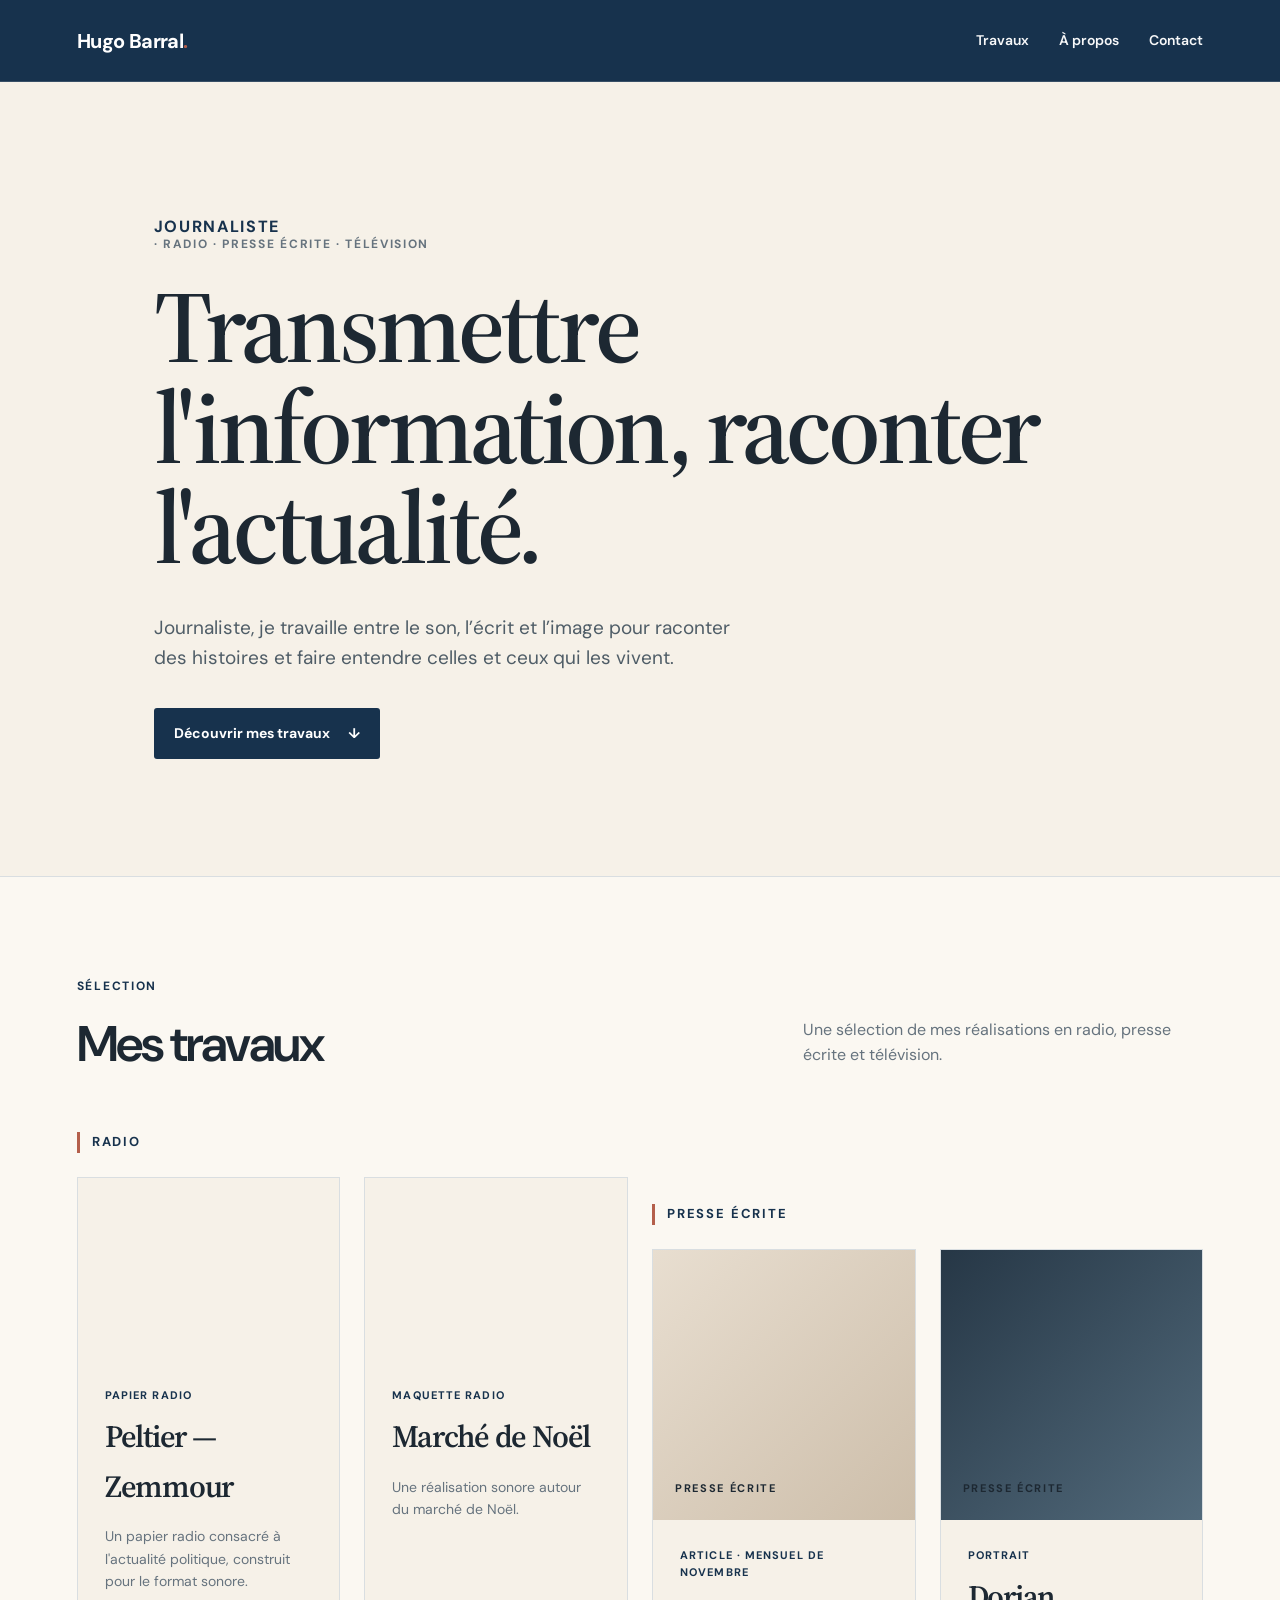
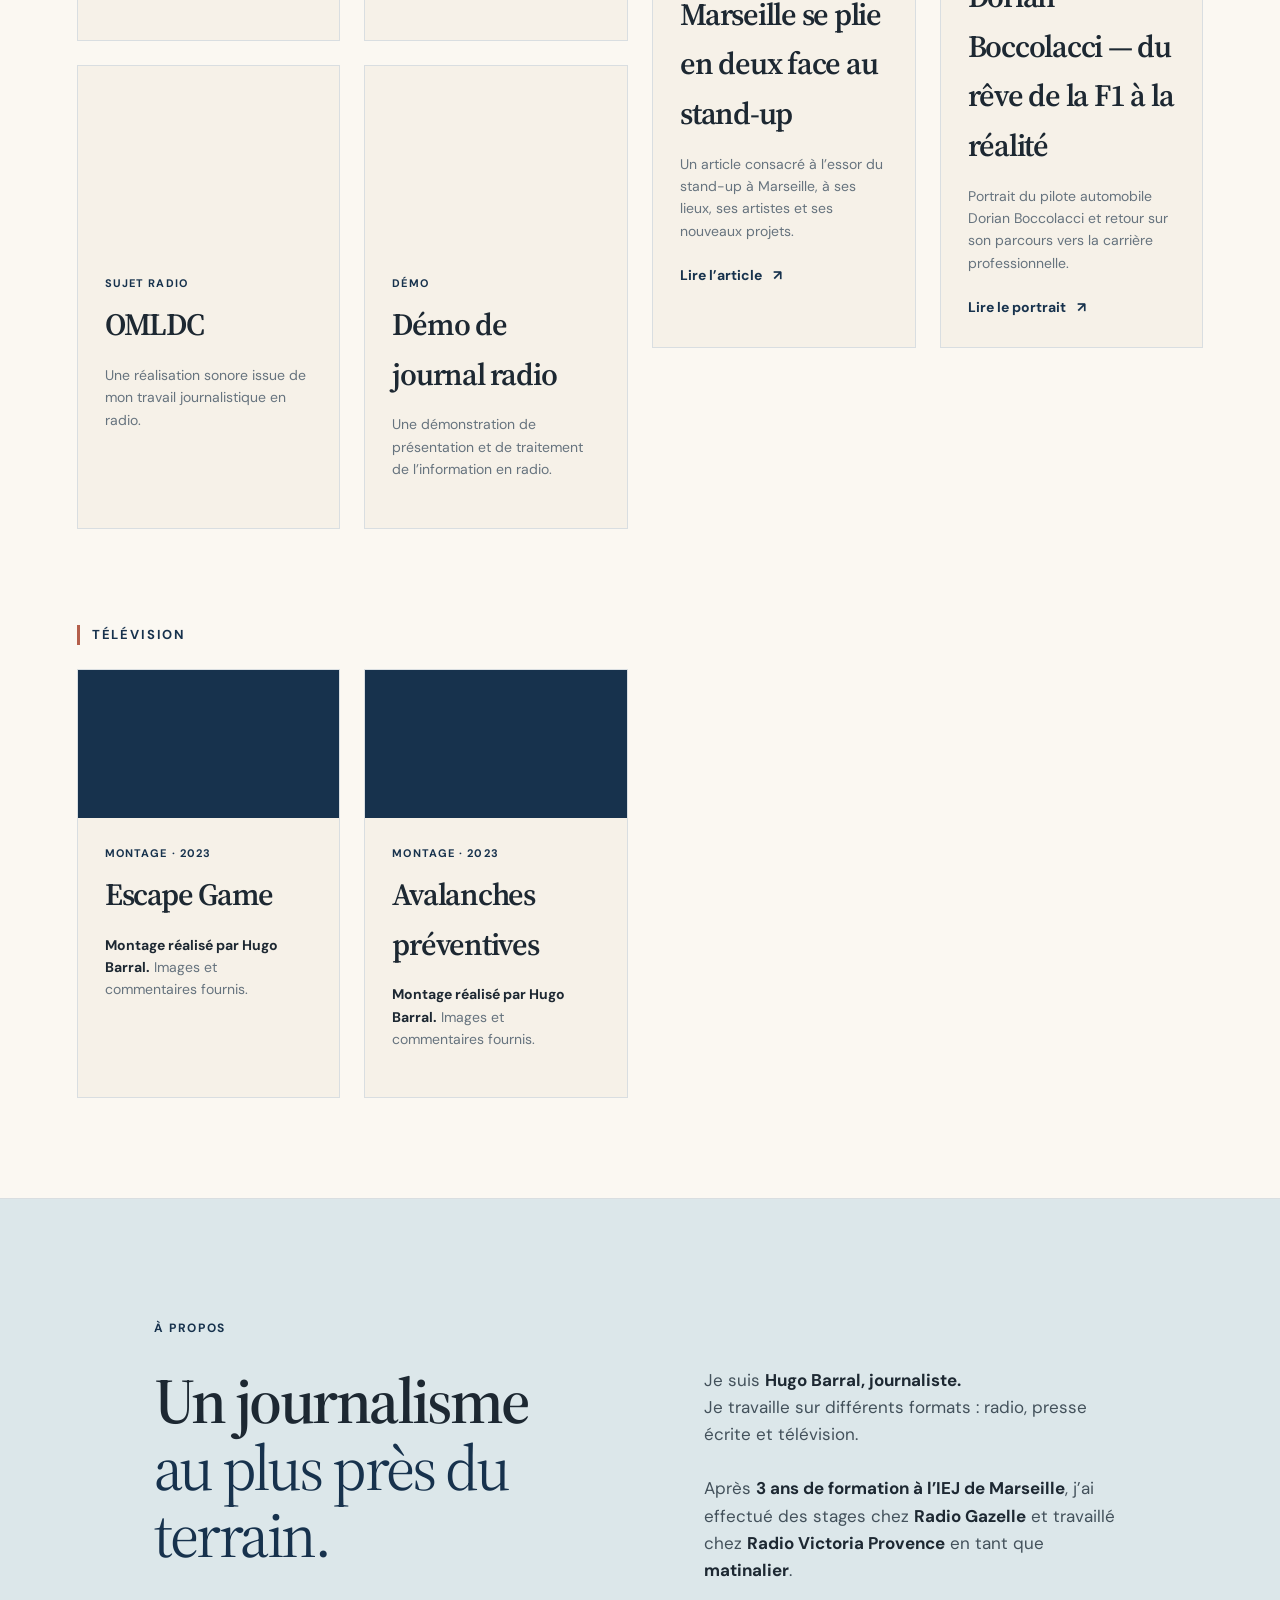
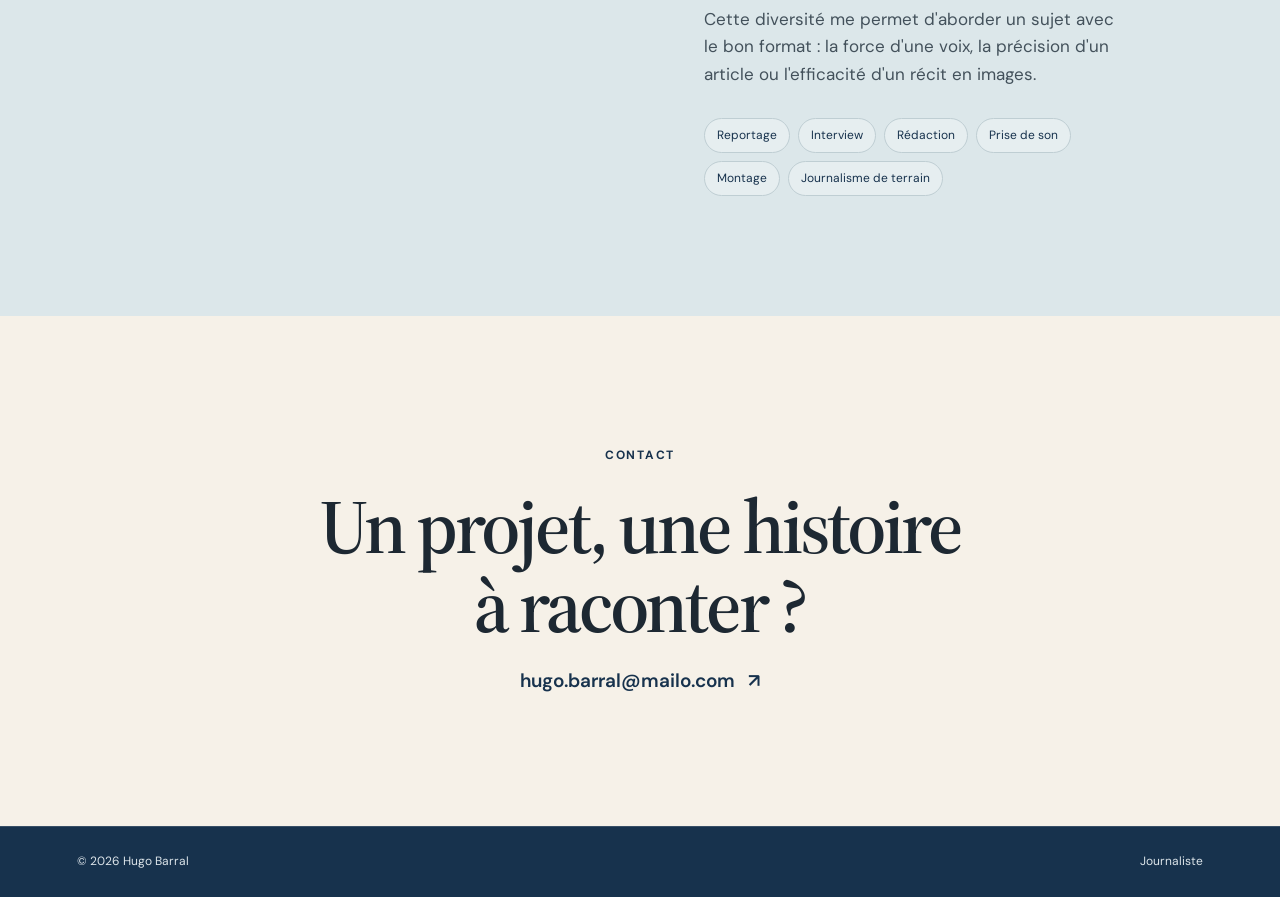
==== commit d102f6fd: "Add files via upload" ====
--- a/index.html
+++ b/index.html
@@ -32,7 +32,7 @@
     <div class="work-category">
       <div class="category-heading"><span>Radio</span></div>
       <div class="work-grid">
-        <article class="work-card"><div class="audio-embed"><iframe scrolling="no" frameborder="no" allow="autoplay" src="https://w.soundcloud.com/player/?url=https%3A%2F%2Fsoundcloud.com%2Fflorent-fenestraz%2Fpeltier-zemmour-hugo-barral&color=%23D2E6E8&auto_play=false&hide_related=false&show_comments=false&show_user=true&show_reposts=false&show_teaser=false" title="Peltier — Zemmour"></iframe></div><div class="card-content"><div class="meta">Papier radio</div><h3>Peltier — Zemmour</h3><p>Un papier radio consacré à l'actualité politique, construit pour le format sonore.</p></div></article><article class="work-card"><div class="audio-embed"><iframe scrolling="no" frameborder="no" allow="autoplay" src="https://w.soundcloud.com/player/?url=https%3A%2F%2Fsoundcloud.com%2Fflorent-fenestraz%2Fmarche-de-noel-marseille-hugo&color=%23D2E6E8&auto_play=false&hide_related=false&show_comments=false&show_user=true&show_reposts=false&show_teaser=false" title="Marché de Noël"></iframe></div><div class="card-content"><div class="meta">Maquette radio</div><h3>Marché de Noël</h3><p>Une réalisation sonore autour du marché de Noël.</p></div></article><article class="work-card"><div class="audio-embed"><iframe scrolling="no" frameborder="no" allow="autoplay" src="https://w.soundcloud.com/player/?url=https%3A%2F%2Fsoundcloud.com%2Fflorent-fenestraz%2Folympique-de-marseille-ligue&color=%23D2E6E8&auto_play=false&hide_related=false&show_comments=false&show_user=true&show_reposts=false&show_teaser=false" title="OMLDC"></iframe></div><div class="card-content"><div class="meta">Sujet radio</div><h3>OMLDC</h3><p>Une réalisation sonore issue de mon travail journalistique en radio.</p></div></article><article class="work-card"><div class="audio-embed"><iframe scrolling="no" frameborder="no" allow="autoplay" src="https://w.soundcloud.com/player/?url=https%3A%2F%2Fsoundcloud.com%2Fflorent-fenestraz%2Fjournal-radio-demo-hugo-barral&color=%23D2E6E8&auto_play=false&hide_related=false&show_comments=false&show_user=true&show_reposts=false&show_teaser=false" title="Démo de journal radio"></iframe></div><div class="card-content"><div class="meta">Démo</div><h3>Démo de journal radio</h3><p>Une démonstration de présentation et de traitement de l’information en radio.</p></div></article>
+        <article class="work-card"><div class="audio-embed"><iframe scrolling="no" frameborder="no" allow="autoplay" src="https://w.soundcloud.com/player/?url=https%3A%2F%2Fsoundcloud.com%2Fflorent-fenestraz%2Fpeltier-zemmour-hugo-barral&color=%2317324D&auto_play=false&hide_related=false&show_comments=false&show_user=true&show_reposts=false&show_teaser=false" title="Peltier — Zemmour"></iframe></div><div class="card-content"><div class="meta">Papier radio</div><h3>Peltier — Zemmour</h3><p>Un papier radio consacré à l'actualité politique, construit pour le format sonore.</p></div></article><article class="work-card"><div class="audio-embed"><iframe scrolling="no" frameborder="no" allow="autoplay" src="https://w.soundcloud.com/player/?url=https%3A%2F%2Fsoundcloud.com%2Fflorent-fenestraz%2Fmarche-de-noel-marseille-hugo&color=%2317324D&auto_play=false&hide_related=false&show_comments=false&show_user=true&show_reposts=false&show_teaser=false" title="Marché de Noël"></iframe></div><div class="card-content"><div class="meta">Maquette radio</div><h3>Marché de Noël</h3><p>Une réalisation sonore autour du marché de Noël.</p></div></article><article class="work-card"><div class="audio-embed"><iframe scrolling="no" frameborder="no" allow="autoplay" src="https://w.soundcloud.com/player/?url=https%3A%2F%2Fsoundcloud.com%2Fflorent-fenestraz%2Folympique-de-marseille-ligue&color=%2317324D&auto_play=false&hide_related=false&show_comments=false&show_user=true&show_reposts=false&show_teaser=false" title="OMLDC"></iframe></div><div class="card-content"><div class="meta">Sujet radio</div><h3>OMLDC</h3><p>Une réalisation sonore issue de mon travail journalistique en radio.</p></div></article><article class="work-card"><div class="audio-embed"><iframe scrolling="no" frameborder="no" allow="autoplay" src="https://w.soundcloud.com/player/?url=https%3A%2F%2Fsoundcloud.com%2Fflorent-fenestraz%2Fjournal-radio-demo-hugo-barral&color=%2317324D&auto_play=false&hide_related=false&show_comments=false&show_user=true&show_reposts=false&show_teaser=false" title="Démo de journal radio"></iframe></div><div class="card-content"><div class="meta">Démo</div><h3>Démo de journal radio</h3><p>Une démonstration de présentation et de traitement de l’information en radio.</p></div></article>
       </div>
     </div>
     <div class="work-category">
--- a/style.css
+++ b/style.css
@@ -1,184 +1,451 @@
-*{box-sizing:border-box}:root{--ink:#101317;--muted:#66707a;--line:#e4e7ea;--paper:#FFFAE7;--blue:#17365d;--blue-dark:#0f2947}html{scroll-behavior:smooth}body{margin:0;background:var(--paper);color:var(--ink);font-family:"DM Sans",Arial,sans-serif;line-height:1.6}.site-header{height:82px;padding:0 6vw;display:flex;align-items:center;justify-content:space-between;border-bottom:1px solid var(--line);position:sticky;top:0;background:#F2F5F8;backdrop-filter:blur(12px);z-index:10}.brand{font-weight:700;letter-spacing:-.03em;color:var(--ink);text-decoration:none;font-size:20px}.brand span{color:var(--blue)}nav{display:flex;gap:30px}nav a{color:var(--ink);text-decoration:none;font-size:14px;font-weight:600}nav a:hover{color:var(--blue)}.hero{padding:15vh 12vw 13vh;max-width:1200px}.eyebrow{font-size:12px;letter-spacing:.14em;text-transform:uppercase;font-weight:700;color:var(--muted)}.eyebrow.blue{color:var(--blue)}h1,h2,h3{margin:0;font-weight:600;letter-spacing:-.04em}h1{font-family:"Source Serif 4",Georgia,serif;font-size:clamp(56px,8vw,108px);line-height:.98;max-width:1000px;margin-top:22px}h1 em,h2 em{font-weight:400;color:var(--blue);font-style:normal}.intro{max-width:610px;color:#4f5962;font-size:19px;margin:35px 0}.button{display:inline-flex;gap:18px;align-items:center;background:var(--blue);color:#fff;text-decoration:none;padding:14px 20px;border-radius:3px;font-size:14px;font-weight:700;transition:.2s}.button:hover{background:var(--blue-dark);transform:translateY(-2px)}.work-section{padding:100px 6vw;border-top:1px solid var(--line)}.section-heading{display:flex;justify-content:space-between;gap:40px;align-items:end;margin-bottom:48px}.section-heading h2{font-size:50px;margin-top:8px}.section-heading p{max-width:400px;color:var(--muted)}.work-grid{display:grid;grid-template-columns:repeat(2,1fr);gap:24px;max-width:1200px;margin:auto}.work-card{background:#f5eee3;border:1px solid var(--line);overflow:hidden;transition:transform .25s,box-shadow .25s}.work-card:hover{transform:translateY(-4px);box-shadow:0 15px 35px rgba(16,19,23,.08)}.media-placeholder{height:270px;position:relative;display:flex;align-items:flex-end;padding:22px;background:#17202b}.media-placeholder.radio{background:linear-gradient(135deg,#10243f,#2367d9)}.media-placeholder.radio.alt{background:linear-gradient(135deg,#24313e,#567fae)}.media-placeholder.radio.dark{background:linear-gradient(135deg,#111820,#315a87)}.media-placeholder.press{background:linear-gradient(135deg,#e7e3d9,#c5c0b4)}.media-placeholder.press.dark{background:linear-gradient(135deg,#242a31,#59636e)}.media-placeholder.tv{background:linear-gradient(135deg,#17191c,#47515d)}.media-placeholder.blue-tv{background:linear-gradient(135deg,#10233e,#175bc9)}.media-label{font-size:11px;color:#fff;letter-spacing:.15em;font-weight:700}.press .media-label{color:#101317}.play-circle{position:absolute;top:50%;left:50%;transform:translate(-50%,-50%);width:62px;height:62px;border:1px solid rgba(255,255,255,.7);border-radius:50%;display:grid;place-items:center;color:#fff;font-size:17px;padding-left:3px}.card-content{padding:27px}.meta{font-size:11px;color:var(--blue);font-weight:700;text-transform:uppercase;letter-spacing:.1em}.card-content h3{font-family:"Source Serif 4",Georgia,serif;font-size:31px;margin:8px 0}.card-content p{color:var(--muted);font-size:14px;margin-bottom:20px}.card-content p strong{color:var(--ink)}.text-link{color:var(--blue);font-size:14px;font-weight:700;text-decoration:none}.text-link span,.contact-link span{margin-left:8px}.embed-note{border:1px dashed #bfc7d0;background:#f7f9fb;padding:18px;text-align:center;color:var(--blue);font-size:11px;font-weight:700;letter-spacing:.08em}.embed-note small{color:var(--muted);font-size:10px;font-weight:400;letter-spacing:0}.about-section{padding:120px 12vw;border-top:1px solid var(--line);background:#d9c9b0}.about-grid{display:grid;grid-template-columns:1fr 1fr;gap:10vw;margin-top:28px}.about-grid h2{font-family:"Source Serif 4",Georgia,serif;font-size:clamp(42px,5vw,70px);line-height:1.05}.about-copy{font-size:17px;color:#4f5962}.about-copy p{margin-top:0;margin-bottom:22px}.about-copy strong{color:var(--ink)}.skills{display:flex;flex-wrap:wrap;gap:8px;margin-top:30px}.skills span{border:1px solid #ccd2d8;border-radius:100px;padding:7px 12px;font-size:12px;color:#39414a}.contact-section{padding:130px 12vw;text-align:center}.contact-section h2{font-family:"Source Serif 4",Georgia,serif;font-size:clamp(48px,6vw,82px);line-height:1.02;margin:22px auto}.contact-section p{color:var(--muted);margin:0 auto 25px}.contact-link{font-size:19px;color:var(--blue);text-decoration:none;font-weight:600}footer{background:#F2F5F8;border-top:1px solid var(--line);padding:25px 6vw;display:flex;justify-content:space-between;color:var(--muted);font-size:12px}.article-page{max-width:900px;padding:110px 8vw}.article-page h1{font-size:clamp(48px,7vw,90px);max-width:900px;margin:24px 0}.article-lead{font-family:"Source Serif 4",Georgia,serif;font-size:24px;line-height:1.45;max-width:760px;color:#4f5962;margin:0 0 55px}.article-body{max-width:720px;font-family:"Source Serif 4",Georgia,serif;font-size:19px;line-height:1.8;margin-bottom:45px}.article-body p{margin:0 0 24px}@media(max-width:750px){.site-header{padding:0 5vw;height:70px}nav{gap:14px}nav a{font-size:12px}.hero{padding:100px 7vw 90px}h1{font-size:56px}.intro{font-size:17px}.work-section,.about-section,.contact-section{padding:80px 7vw}.section-heading,.about-grid{display:block}.section-heading p{margin-top:15px}.work-grid{grid-template-columns:1fr}.section-heading h2{font-size:42px}.about-grid h2{margin-bottom:40px}.media-placeholder{height:230px}footer{padding:22px 7vw}}
-/* Hugo Barral — palette finale : crème très léger, presque blanc */
-:root {
-  --bg: #fbfaf7;
-  --cream: #fbfaf7;
-  --beige: #fbfaf7;
-  --navy: #173b63;
-}
-body {
-  background: #fbfaf7;
-}
-.hero-journaliste {
-  display: block;
-  color: #173b63;
-  font-size: 1.35em;
-  line-height: 1.05;
-  margin-top: 0.08em;
-}
-
-/* Palette finale Hugo Barral */
-:root {
-  --bg: #FFFAE7;
-  --cream: #FFFAE7;
-  --beige: #FFFAE7;
-  --accent: #D2E6E8;
-}
-html, body {
-  background-color: #FFFAE7 !important;
-}
-a, .accent, .eyebrow, .tag, .section-label {
-  color: #D2E6E8;
-}
-button, .btn, .pill, .badge {
-  background-color: #D2E6E8;
-  border-color: #D2E6E8;
-}
-.hero-journaliste {
-  color: #173b63;
-}
-
-/* Intégration Vimeo */
-.video-embed {
-  position: relative;
-  width: 100%;
-  aspect-ratio: 16 / 9;
-  overflow: hidden;
-  margin-top: 1rem;
-  border-radius: 2px;
-  background: #D2E6E8;
-}
-.video-embed iframe {
-  width: 100%;
-  height: 100%;
-  display: block;
-  border: 0;
-}
-.video-credit {
-  margin-top: .75rem;
-  font-size: .9rem;
-  opacity: .75;
-}
-
-/* Intégration SoundCloud */
-.audio-embed {
-  width: 100%;
-  margin-top: 1rem;
-  overflow: hidden;
-  border-radius: 2px;
-}
-.audio-embed iframe {
-  width: 100%;
-  height: 166px;
-  display: block;
-  border: 0;
-}
-
-/* Palette éditoriale finale */
-:root {
-  --paper: #FFFAE7;
-  --accent: #D2E6E8;
-  --navy: #173b63;
-}
-
-/* Header, footer, À propos et blocs de travaux */
-header, footer, .about, .about-section, .work, .works, .project,
-.work-card, .card, .portfolio-card, .project-card {
-  background-color: #FFFAE7 !important;
-}
-
-/* Conserver le fond général très clair */
-body {
-  background-color: #FFFAE7 !important;
-}
-
-/* Accent bleu-vert clair */
-.accent, .tag, .eyebrow {
-  color: #D2E6E8;
-}
-
-.audio-embed { width:100%; margin-top:1rem; overflow:hidden; border-radius:2px; }
-.audio-embed iframe { width:100%; height:166px; display:block; border:0; }
-.video-embed { position:relative; width:100%; aspect-ratio:16/9; overflow:hidden; background:#D2E6E8; }
-.video-embed iframe { width:100%; height:100%; display:block; border:0; }
-
-/* Palette éditoriale d'origine */
-:root {
-  --ink: #101317;
-  --muted: #66707a;
-  --line: #e4e7ea;
-  --paper: #e6d8c3;
-  --blue: #17365d;
-  --blue-dark: #0f2947;
-}
-body {
-  background: #e6d8c3 !important;
-  color: #101317;
-}
-.site-header {
-  background: rgba(230,216,195,.94) !important;
-}
-.work-card {
-  background: #f5eee3 !important;
-}
-.button {
-  background: #17365d !important;
-}
-.button:hover {
-  background: #0f2947 !important;
-}
-h1 em, h2 em, .eyebrow.blue, nav a:hover, .brand span {
-  color: #17365d !important;
-}
-.work-category {
-  margin-top: 72px;
-}
-.work-category:first-child {
-  margin-top: 0;
-}
-.category-heading {
-  margin: 0 0 24px;
-  color: #17365d;
-  font-size: 13px;
-  font-weight: 700;
-  letter-spacing: .14em;
-  text-transform: uppercase;
-}
-.category-heading span {
-  display: inline-block;
-  border-left: 3px solid #17365d;
-  padding-left: 12px;
-}
-.work-grid {
-  grid-template-columns: repeat(2, minmax(0, 1fr));
-}
-.video-embed {
-  position: relative;
-  width: 100%;
-  aspect-ratio: 16 / 9 !important;
-  height: auto !important;
-  overflow: hidden;
-  background: #17202b;
-}
-.video-embed iframe {
-  position: absolute;
-  inset: 0;
-  width: 100% !important;
-  height: 100% !important;
-  display: block;
-  border: 0;
-}
-.audio-embed {
-  width: 100%;
-  margin-top: 1rem;
-  overflow: hidden;
-}
-.audio-embed iframe {
-  width: 100%;
-  height: 166px;
-  display: block;
-  border: 0;
-}
-@media (max-width: 760px) {
-  .work-grid { grid-template-columns: 1fr; }
-}
+*{box-sizing:border-box}
+
+:root{
+  --paper:#F6F1E8;
+  --paper-soft:#FBF8F2;
+  --navy:#17324D;
+  --navy-deep:#10263B;
+  --ink:#1D2832;
+  --muted:#66737E;
+  --line:#D9DEE1;
+  --accent:#B45F4B;
+  --accent-soft:#E7D1CA;
+  --blue-soft:#DCE7EA;
+  --shadow:rgba(23,50,77,.10);
+}
+
+html{scroll-behavior:smooth}
+
+body{
+  margin:0;
+  background:var(--paper);
+  color:var(--ink);
+  font-family:"DM Sans",Arial,sans-serif;
+  line-height:1.6;
+}
+
+.site-header{
+  height:82px;
+  padding:0 6vw;
+  display:flex;
+  align-items:center;
+  justify-content:space-between;
+  border-bottom:1px solid rgba(255,255,255,.14);
+  position:sticky;
+  top:0;
+  background:var(--navy);
+  z-index:10;
+}
+
+.brand{
+  font-weight:700;
+  letter-spacing:-.03em;
+  color:#fff;
+  text-decoration:none;
+  font-size:20px;
+}
+
+.brand span{color:var(--accent)}
+
+nav{display:flex;gap:30px}
+nav a{
+  color:#F7F8F9;
+  text-decoration:none;
+  font-size:14px;
+  font-weight:600;
+}
+nav a:hover{color:#F0C7BC}
+
+.hero{
+  padding:15vh 12vw 13vh;
+  max-width:1200px;
+}
+
+.eyebrow{
+  font-size:12px;
+  letter-spacing:.14em;
+  text-transform:uppercase;
+  font-weight:700;
+  color:var(--muted);
+}
+.eyebrow.blue{color:var(--navy)}
+
+.hero-journaliste{
+  display:block;
+  color:var(--navy);
+  font-size:1.35em;
+  line-height:1.05;
+  margin-top:.08em;
+}
+
+h1,h2,h3{
+  margin:0;
+  font-weight:600;
+  letter-spacing:-.04em;
+}
+
+h1{
+  font-family:"Source Serif 4",Georgia,serif;
+  font-size:clamp(56px,8vw,108px);
+  line-height:.98;
+  max-width:1000px;
+  margin-top:22px;
+}
+
+h1 em,h2 em{
+  font-weight:400;
+  color:var(--navy);
+  font-style:normal;
+}
+
+.intro{
+  max-width:610px;
+  color:#4F5D67;
+  font-size:19px;
+  margin:35px 0;
+}
+
+.button{
+  display:inline-flex;
+  gap:18px;
+  align-items:center;
+  background:var(--navy);
+  color:#fff;
+  text-decoration:none;
+  padding:14px 20px;
+  border-radius:3px;
+  font-size:14px;
+  font-weight:700;
+  transition:.2s;
+}
+.button:hover{
+  background:var(--navy-deep);
+  transform:translateY(-2px);
+}
+
+.work-section{
+  padding:100px 6vw;
+  border-top:1px solid var(--line);
+  background:var(--paper-soft);
+}
+
+.section-heading{
+  display:flex;
+  justify-content:space-between;
+  gap:40px;
+  align-items:end;
+  margin-bottom:48px;
+}
+
+.section-heading h2{
+  font-size:50px;
+  margin-top:8px;
+}
+
+.section-heading p{
+  max-width:400px;
+  color:var(--muted);
+}
+
+.work-category{margin-top:72px}
+.work-category:first-child{margin-top:0}
+
+.category-heading{
+  margin:0 0 24px;
+  color:var(--navy);
+  font-size:13px;
+  font-weight:700;
+  letter-spacing:.14em;
+  text-transform:uppercase;
+}
+
+.category-heading span{
+  display:inline-block;
+  border-left:3px solid var(--accent);
+  padding-left:12px;
+}
+
+.work-grid{
+  display:grid;
+  grid-template-columns:repeat(2,minmax(0,1fr));
+  gap:24px;
+  max-width:1200px;
+  margin:auto;
+}
+
+.work-category>.work-grid{max-width:none}
+
+.work-card{
+  background:var(--paper);
+  border:1px solid var(--line);
+  overflow:hidden;
+  transition:transform .25s,box-shadow .25s,border-color .25s;
+}
+
+.work-card:hover{
+  transform:translateY(-4px);
+  box-shadow:0 15px 35px var(--shadow);
+  border-color:#C9BDB7;
+}
+
+.media-placeholder{
+  height:270px;
+  position:relative;
+  display:flex;
+  align-items:flex-end;
+  padding:22px;
+  background:var(--navy);
+}
+
+.media-placeholder.press{
+  background:linear-gradient(135deg,#E8DED0,#CDBEAA);
+}
+.media-placeholder.press.dark{
+  background:linear-gradient(135deg,#263746,#526A7B);
+}
+.media-placeholder.tv{
+  background:linear-gradient(135deg,#1A2733,#536777);
+}
+.media-placeholder.blue-tv{
+  background:linear-gradient(135deg,#17324D,#426C86);
+}
+
+.media-label{
+  font-size:11px;
+  color:#fff;
+  letter-spacing:.15em;
+  font-weight:700;
+}
+
+.press .media-label{color:var(--ink)}
+
+.play-circle{
+  position:absolute;
+  top:50%;
+  left:50%;
+  transform:translate(-50%,-50%);
+  width:62px;
+  height:62px;
+  border:1px solid rgba(255,255,255,.7);
+  border-radius:50%;
+  display:grid;
+  place-items:center;
+  color:#fff;
+  font-size:17px;
+  padding-left:3px;
+}
+
+.card-content{padding:27px}
+
+.meta{
+  font-size:11px;
+  color:var(--navy);
+  font-weight:700;
+  text-transform:uppercase;
+  letter-spacing:.1em;
+}
+
+.card-content h3{
+  font-family:"Source Serif 4",Georgia,serif;
+  font-size:31px;
+  margin:8px 0;
+}
+
+.card-content p{
+  color:var(--muted);
+  font-size:14px;
+  margin-bottom:20px;
+}
+
+.card-content p strong{color:var(--ink)}
+
+.text-link{
+  color:var(--navy);
+  font-size:14px;
+  font-weight:700;
+  text-decoration:none;
+}
+.text-link:hover{color:var(--accent)}
+.text-link span,.contact-link span{margin-left:8px}
+
+.audio-embed{
+  width:100%;
+  margin-top:1rem;
+  overflow:hidden;
+}
+
+.audio-embed iframe{
+  width:100%;
+  height:166px;
+  display:block;
+  border:0;
+}
+
+.video-embed{
+  position:relative;
+  width:100%;
+  aspect-ratio:16/9;
+  overflow:hidden;
+  background:var(--navy);
+}
+
+.video-embed iframe{
+  position:absolute;
+  inset:0;
+  width:100%;
+  height:100%;
+  display:block;
+  border:0;
+}
+
+.video-credit{
+  margin-top:.75rem;
+  font-size:.9rem;
+  opacity:.75;
+}
+
+.embed-note{
+  border:1px dashed #C7D0D5;
+  background:#F3F6F7;
+  padding:18px;
+  text-align:center;
+  color:var(--navy);
+  font-size:11px;
+  font-weight:700;
+  letter-spacing:.08em;
+}
+.embed-note small{
+  color:var(--muted);
+  font-size:10px;
+  font-weight:400;
+  letter-spacing:0;
+}
+
+.about-section{
+  padding:120px 12vw;
+  border-top:1px solid var(--line);
+  background:var(--blue-soft);
+}
+
+.about-grid{
+  display:grid;
+  grid-template-columns:1fr 1fr;
+  gap:10vw;
+  margin-top:28px;
+}
+
+.about-grid h2{
+  font-family:"Source Serif 4",Georgia,serif;
+  font-size:clamp(42px,5vw,70px);
+  line-height:1.05;
+}
+
+.about-copy{
+  font-size:17px;
+  color:#43515B;
+}
+
+.about-copy p{
+  margin-top:0;
+  margin-bottom:22px;
+}
+
+.about-copy strong{color:var(--ink)}
+
+.skills{
+  display:flex;
+  flex-wrap:wrap;
+  gap:8px;
+  margin-top:30px;
+}
+
+.skills span{
+  border:1px solid #BFCED3;
+  border-radius:100px;
+  padding:7px 12px;
+  font-size:12px;
+  color:var(--navy);
+  background:rgba(255,255,255,.28);
+}
+
+.contact-section{
+  padding:130px 12vw;
+  text-align:center;
+}
+
+.contact-section h2{
+  font-family:"Source Serif 4",Georgia,serif;
+  font-size:clamp(48px,6vw,82px);
+  line-height:1.02;
+  margin:22px auto;
+}
+
+.contact-section p{
+  color:var(--muted);
+  margin:0 auto 25px;
+}
+
+.contact-link{
+  font-size:19px;
+  color:var(--navy);
+  text-decoration:none;
+  font-weight:600;
+}
+.contact-link:hover{color:var(--accent)}
+
+footer{
+  background:var(--navy);
+  border-top:1px solid rgba(255,255,255,.14);
+  padding:25px 6vw;
+  display:flex;
+  justify-content:space-between;
+  color:#DDE5EA;
+  font-size:12px;
+}
+
+.article-page{
+  max-width:900px;
+  padding:110px 8vw;
+}
+
+.article-page h1{
+  font-size:clamp(48px,7vw,90px);
+  max-width:900px;
+  margin:24px 0;
+}
+
+.article-lead{
+  font-family:"Source Serif 4",Georgia,serif;
+  font-size:24px;
+  line-height:1.45;
+  max-width:760px;
+  color:#4F5D67;
+  margin:0 0 55px;
+}
+
+.article-body{
+  max-width:720px;
+  font-family:"Source Serif 4",Georgia,serif;
+  font-size:19px;
+  line-height:1.8;
+  margin-bottom:45px;
+}
+
+.article-body p{margin:0 0 24px}
+
+@media(max-width:750px){
+  .site-header{padding:0 5vw;height:70px}
+  nav{gap:14px}
+  nav a{font-size:12px}
+  .hero{padding:100px 7vw 90px}
+  h1{font-size:56px}
+  .intro{font-size:17px}
+  .work-section,.about-section,.contact-section{padding:80px 7vw}
+  .section-heading,.about-grid{display:block}
+  .section-heading p{margin-top:15px}
+  .work-grid{grid-template-columns:1fr}
+  .section-heading h2{font-size:42px}
+  .about-grid h2{margin-bottom:40px}
+  .media-placeholder{height:230px}
+  footer{padding:22px 7vw}
+}
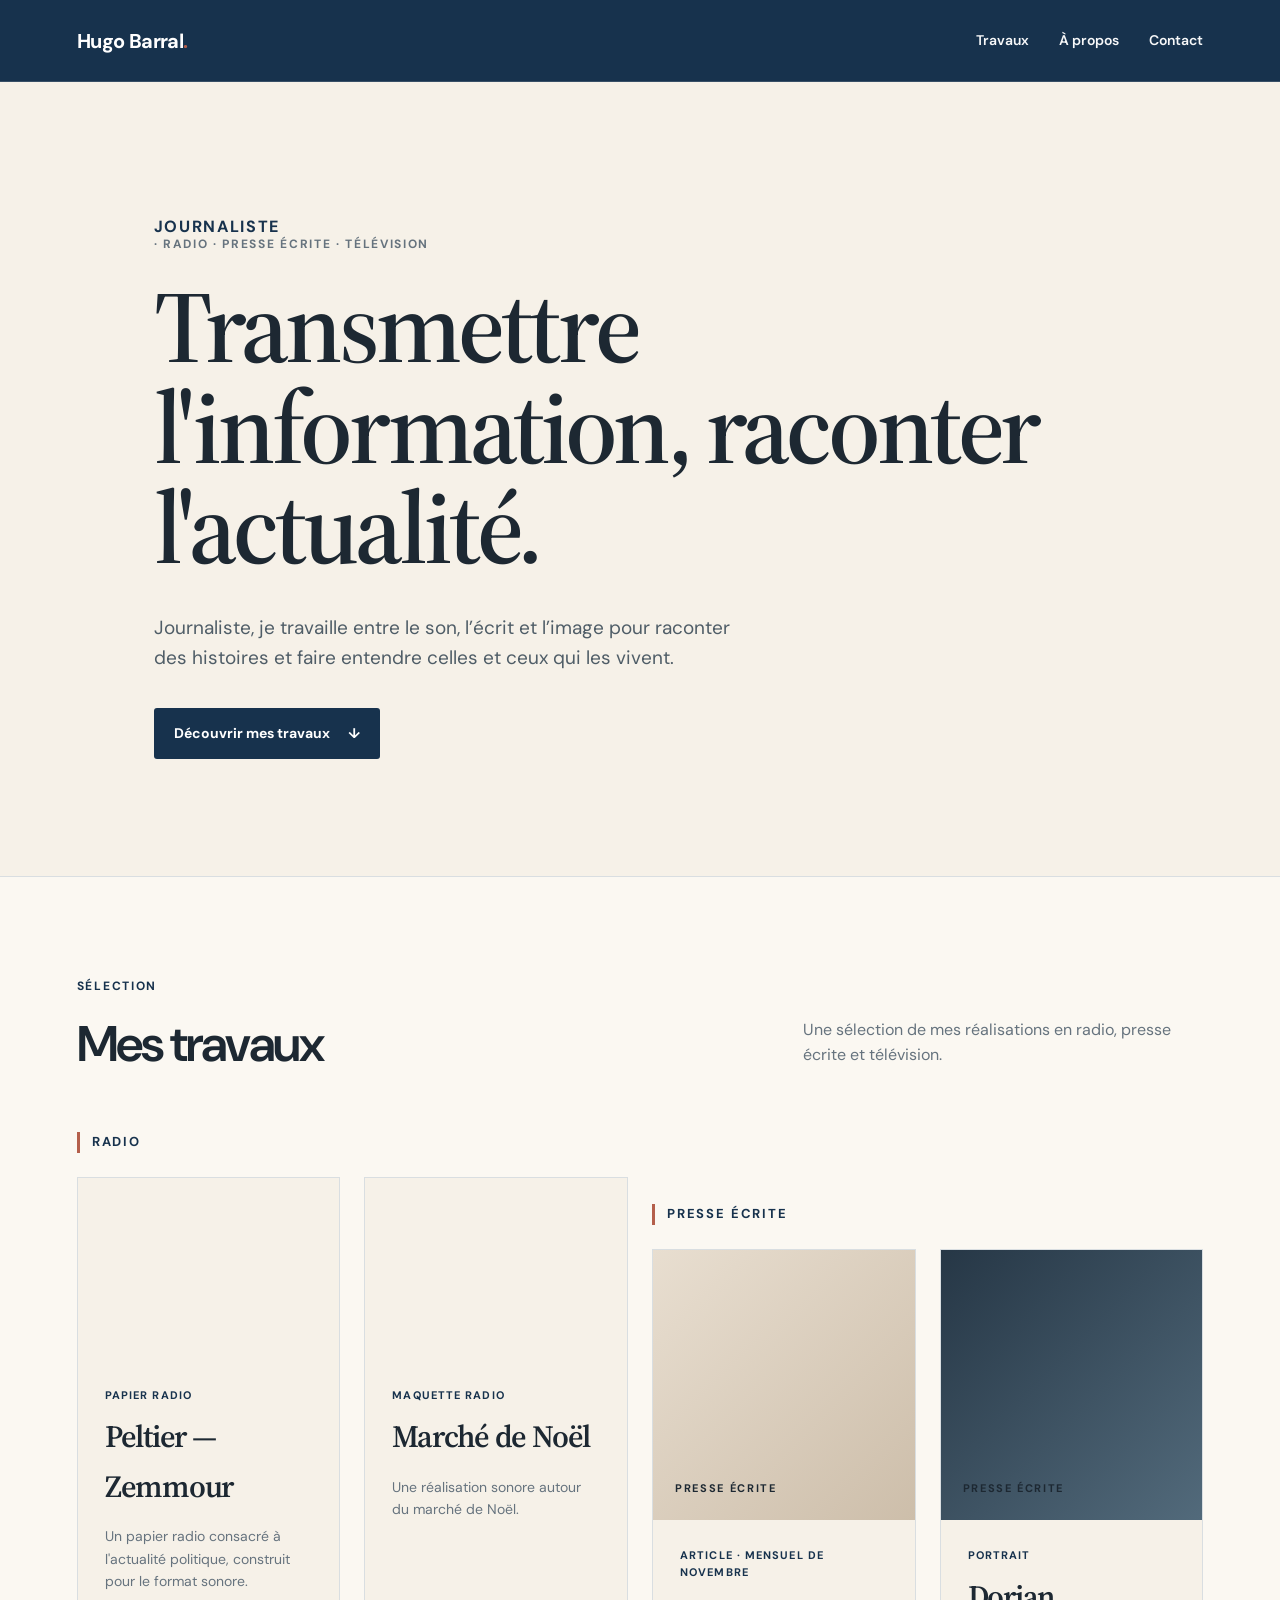
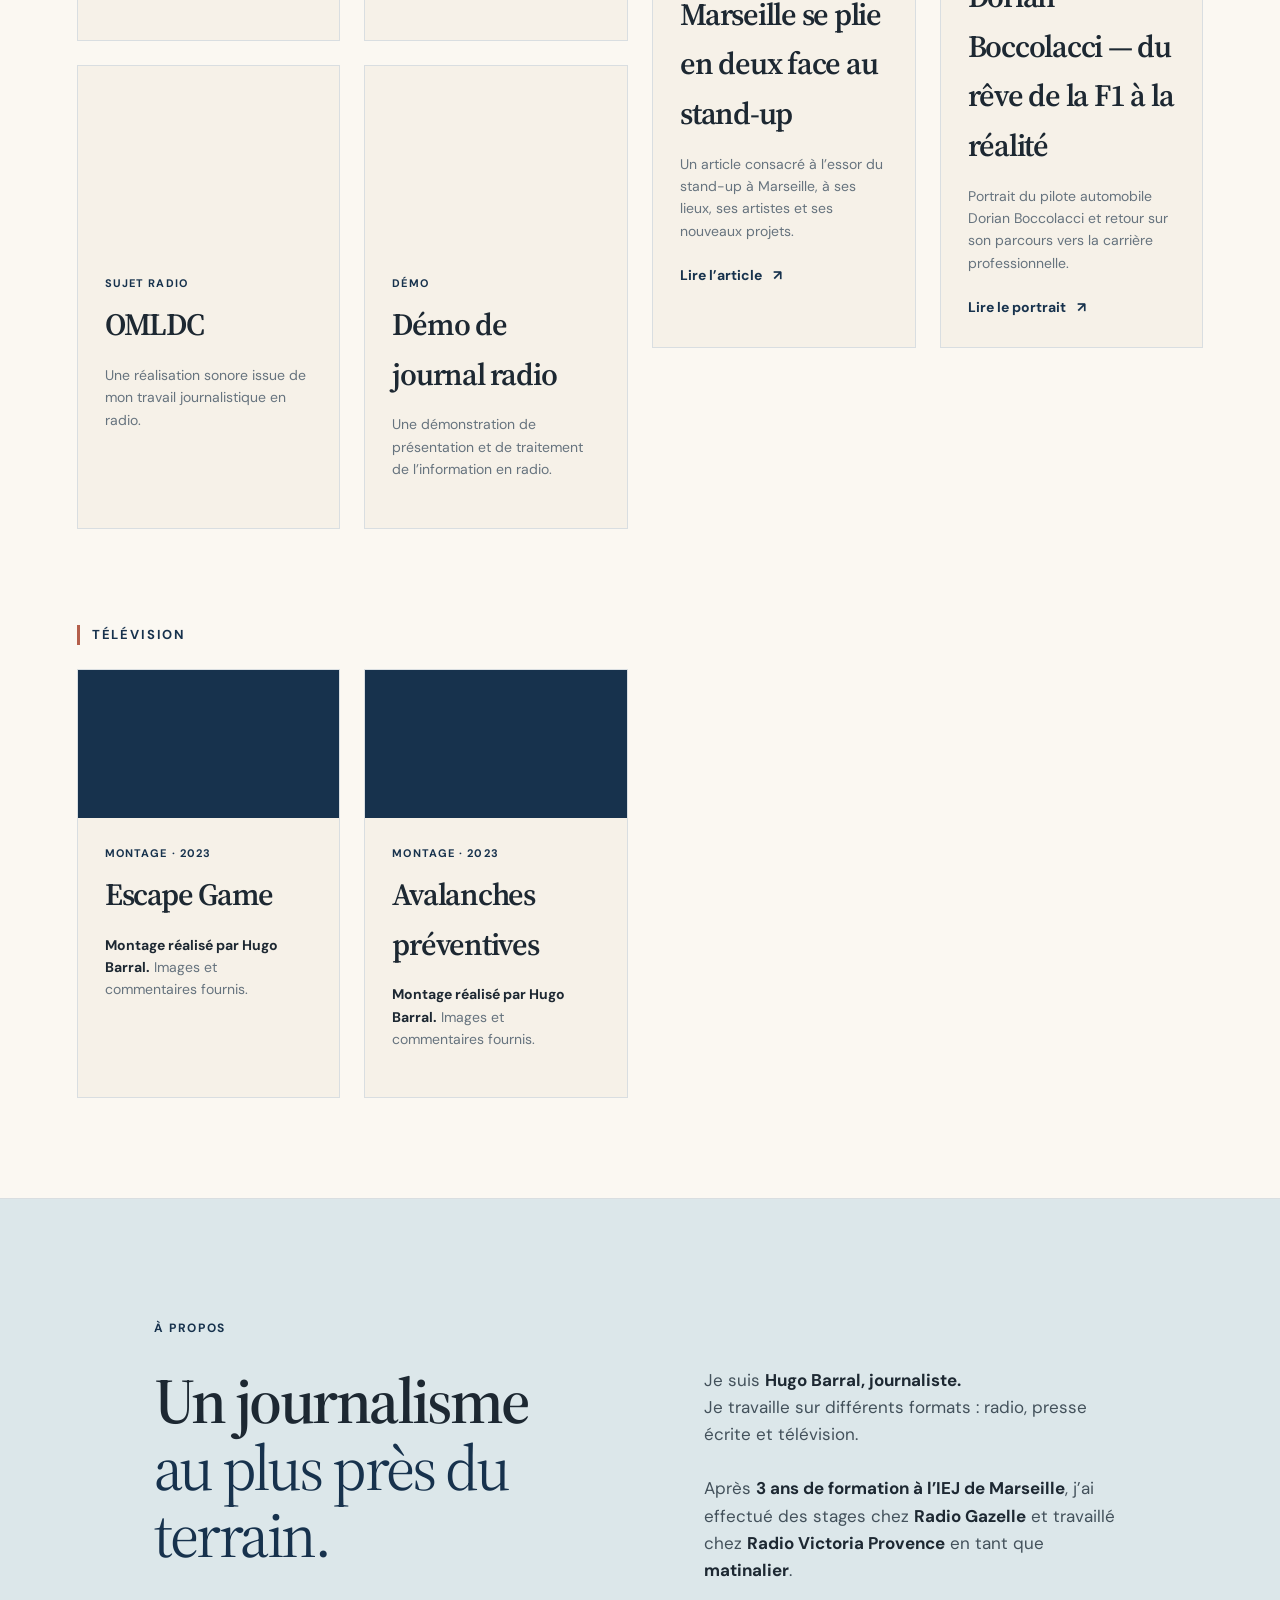
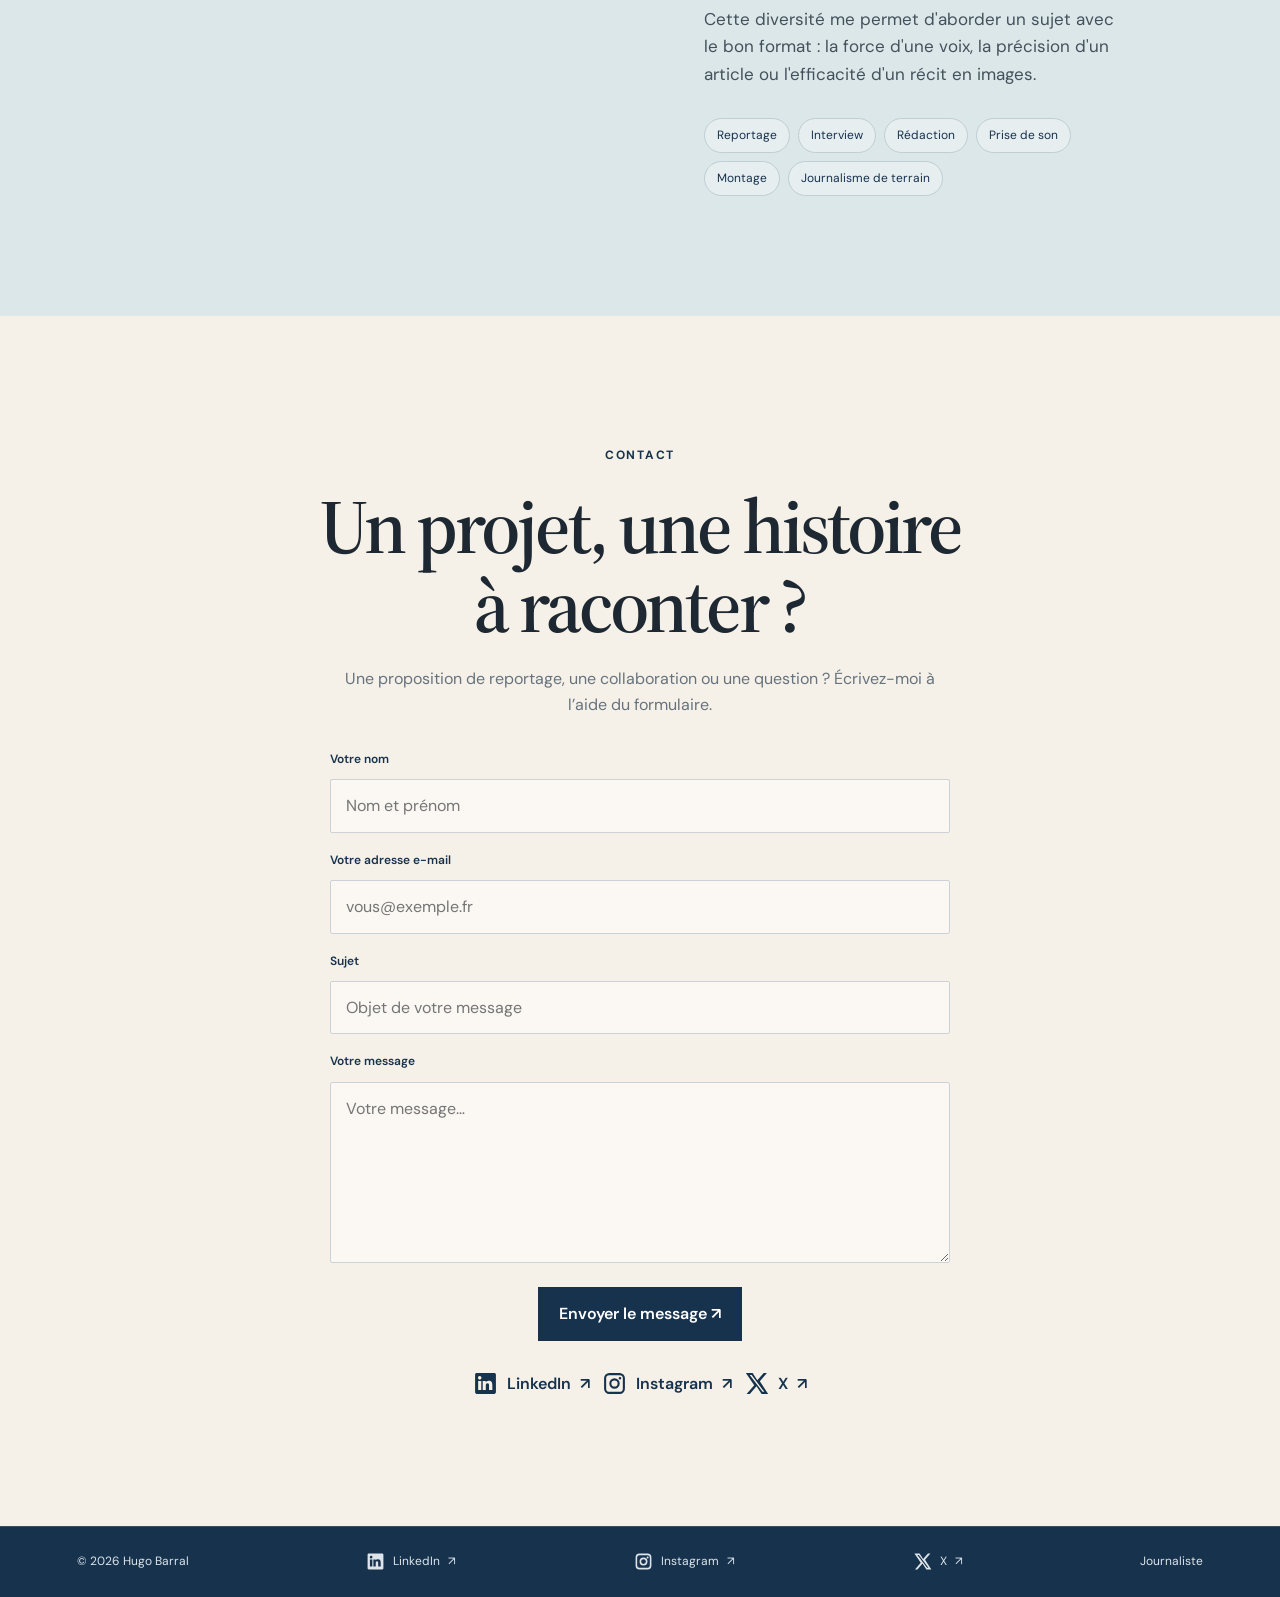
==== commit 412dfe9a: "Add files via upload" ====
--- a/index.html
+++ b/index.html
@@ -9,6 +9,25 @@
 <link rel="preconnect" href="https://fonts.gstatic.com" crossorigin>
 <link href="https://fonts.googleapis.com/css2?family=DM+Sans:wght@400;500;600;700&family=Source+Serif+4:opsz,wght@8..60,400;8..60,600&display=swap" rel="stylesheet">
 <link rel="stylesheet" href="style.css">
+<style>
+/* Formulaire de contact */
+.contact-intro { max-width: 620px; margin: 0 auto 28px; color: var(--muted); }
+.contact-form { width: min(100%, 620px); margin: 0 auto; display: grid; gap: 10px; text-align: left; }
+.contact-form label { margin-top: 8px; color: var(--navy, #173b63); font-size: 12px; font-weight: 600; }
+.contact-form input, .contact-form textarea { width: 100%; padding: 13px 15px; border: 1px solid #ccd2d8; border-radius: 2px; background: rgba(255,255,255,.55); color: var(--ink, #202833); font: inherit; }
+.contact-form input:focus, .contact-form textarea:focus { outline: 2px solid var(--navy, #173b63); outline-offset: 1px; }
+.contact-form textarea { resize: vertical; }
+.contact-submit { justify-self: center; margin-top: 14px; padding: 13px 20px; border: 1px solid var(--navy, #173b63); background: var(--navy, #173b63); color: white; font: inherit; font-weight: 600; cursor: pointer; }
+.contact-submit:hover { opacity: .88; }
+.contact-social { margin: 30px auto 0; display: flex; justify-content: center; align-items: center; gap: 12px; color: var(--muted); }
+.social-link { display: inline-flex; align-items: center; gap: 9px; color: var(--navy, #173b63); text-decoration: none; font-weight: 600; }
+.social-link:hover { opacity: .75; }
+.social-link svg { width: 25px; height: 25px; fill: currentColor; }
+.site-footer { display: flex; justify-content: space-between; align-items: center; gap: 16px; }
+.site-footer-social { display: inline-flex; align-items: center; gap: 8px; color: inherit; text-decoration: none; }
+.site-footer-social svg { width: 19px; height: 19px; fill: currentColor; }
+@media(max-width:600px) { .site-footer { flex-wrap: wrap; } }
+</style>
 </head>
 <body>
 <header class="site-header">
@@ -69,10 +88,36 @@
 <section id="contact" class="contact-section">
   <div class="eyebrow blue">Contact</div>
   <h2>Un projet, une histoire<br>à raconter ?</h2>
-  
-  <a class="contact-link" href="mailto:hugo.barral@mailo.com">hugo.barral@mailo.com <span>↗</span></a>
+  <p class="contact-intro">Une proposition de reportage, une collaboration ou une question ? Écrivez-moi à l’aide du formulaire.</p>
+  <form class="contact-form" action="https://formsubmit.co/hugo.barral@mailo.com" method="POST">
+    <input type="hidden" name="_subject" value="Nouveau message depuis le portfolio d’Hugo Barral">
+    <input type="hidden" name="_template" value="table">
+    <label for="contact-name">Votre nom</label>
+    <input id="contact-name" name="name" type="text" autocomplete="name" placeholder="Nom et prénom" required>
+    <label for="contact-email">Votre adresse e-mail</label>
+    <input id="contact-email" name="email" type="email" autocomplete="email" placeholder="vous@exemple.fr" required>
+    <label for="contact-subject">Sujet</label>
+    <input id="contact-subject" name="subject" type="text" placeholder="Objet de votre message" required>
+    <label for="contact-message">Votre message</label>
+    <textarea id="contact-message" name="message" rows="6" placeholder="Votre message…" required></textarea>
+    <button class="contact-submit" type="submit">Envoyer le message <span>↗</span></button>
+  </form>
+  <div class="contact-social" aria-label="Réseaux sociaux">
+    <a class="social-link" href="https://www.linkedin.com/in/hugobarral/" target="_blank" rel="noopener noreferrer" aria-label="Retrouver Hugo Barral sur LinkedIn">
+      <svg viewBox="0 0 24 24" role="img" aria-hidden="true"><path d="M20.45 2H3.55C2.69 2 2 2.68 2 3.52v16.96c0 .84.69 1.52 1.55 1.52h16.9c.86 0 1.55-.68 1.55-1.52V3.52c0-.84-.69-1.52-1.55-1.52ZM7.93 18.34H4.96V9.5h2.97v8.84ZM6.45 8.29a1.72 1.72 0 1 1 0-3.44 1.72 1.72 0 0 1 0 3.44Zm11.89 10.05h-2.96v-4.3c0-1.03-.02-2.35-1.43-2.35-1.43 0-1.65 1.12-1.65 2.28v4.37H9.34V9.5h2.84v1.21h.04c.4-.7 1.36-1.43 2.8-1.43 3 0 3.56 1.97 3.56 4.54v4.52Z"/></svg>
+      <span>LinkedIn</span><span aria-hidden="true">↗</span>
+    </a>
+    <a class="social-link" href="https://www.instagram.com/huugaal/" target="_blank" rel="noopener noreferrer" aria-label="Retrouver Hugo Barral sur Instagram">
+      <svg viewBox="0 0 24 24" role="img" aria-hidden="true"><path d="M7 2h10a5 5 0 0 1 5 5v10a5 5 0 0 1-5 5H7a5 5 0 0 1-5-5V7a5 5 0 0 1 5-5Zm0 2.0A3 3 0 0 0 4 7v10a3 3 0 0 0 3 3h10a3 3 0 0 0 3-3V7a3 3 0 0 0-3-3H7Zm5 3a5 5 0 1 1 0 10 5 5 0 0 1 0-10Zm0 2a3 3 0 1 0 0 6 3 3 0 0 0 0-6Zm5.25-3.25a1.25 1.25 0 1 1 0 2.5 1.25 1.25 0 0 1 0-2.5Z"/></svg>
+      <span>Instagram</span><span aria-hidden="true">↗</span>
+    </a>
+    <a class="social-link" href="https://x.com/HugoBarral" target="_blank" rel="noopener noreferrer" aria-label="Retrouver Hugo Barral sur X">
+      <svg viewBox="0 0 24 24" role="img" aria-hidden="true"><path d="M18.9 2H22l-6.8 7.8L23.2 22h-6.3L12 14.6 5.6 22H2.5l7.3-8.4L1.8 2h6.5l4.5 6.8L18.9 2Zm-1.1 18h1.7L7.3 3.9H5.5L17.8 20Z"/></svg>
+      <span>X</span><span aria-hidden="true">↗</span>
+    </a>
+  </div>
 </section>
 </main>
-<footer><span>© 2026 Hugo Barral</span><span>Journaliste</span></footer>
+<footer class="site-footer"><span>© 2026 Hugo Barral</span><a class="site-footer-social" href="https://www.linkedin.com/in/hugobarral/" target="_blank" rel="noopener noreferrer" aria-label="LinkedIn — Hugo Barral"><svg viewBox="0 0 24 24" aria-hidden="true"><path d="M20.45 2H3.55C2.69 2 2 2.68 2 3.52v16.96c0 .84.69 1.52 1.55 1.52h16.9c.86 0 1.55-.68 1.55-1.52V3.52c0-.84-.69-1.52-1.55-1.52ZM7.93 18.34H4.96V9.5h2.97v8.84ZM6.45 8.29a1.72 1.72 0 1 1 0-3.44 1.72 1.72 0 0 1 0 3.44Zm11.89 10.05h-2.96v-4.3c0-1.03-.02-2.35-1.43-2.35-1.43 0-1.65 1.12-1.65 2.28v4.37H9.34V9.5h2.84v1.21h.04c.4-.7 1.36-1.43 2.8-1.43 3 0 3.56 1.97 3.56 4.54v4.52Z"/></svg><span>LinkedIn</span><span aria-hidden="true">↗</span></a><a class="site-footer-social" href="https://www.instagram.com/huugaal/" target="_blank" rel="noopener noreferrer" aria-label="Instagram — Hugo Barral"><svg viewBox="0 0 24 24" aria-hidden="true"><path d="M7 2h10a5 5 0 0 1 5 5v10a5 5 0 0 1-5 5H7a5 5 0 0 1-5-5V7a5 5 0 0 1 5-5Zm0 2A3 3 0 0 0 4 7v10a3 3 0 0 0 3 3h10a3 3 0 0 0 3-3V7a3 3 0 0 0-3-3H7Zm5 3a5 5 0 1 1 0 10 5 5 0 0 1 0-10Zm0 2a3 3 0 1 0 0 6 3 3 0 0 0 0-6Zm5.25-3.25a1.25 1.25 0 1 1 0 2.5 1.25 1.25 0 0 1 0-2.5Z"/></svg><span>Instagram</span><span aria-hidden="true">↗</span></a><a class="site-footer-social" href="https://x.com/HugoBarral" target="_blank" rel="noopener noreferrer" aria-label="X — Hugo Barral"><svg viewBox="0 0 24 24" aria-hidden="true"><path d="M18.9 2H22l-6.8 7.8L23.2 22h-6.3L12 14.6 5.6 22H2.5l7.3-8.4L1.8 2h6.5l4.5 6.8L18.9 2Zm-1.1 18h1.7L7.3 3.9H5.5L17.8 20Z"/></svg><span>X</span><span aria-hidden="true">↗</span></a><span>Journaliste</span></footer>
 </body>
 </html>
